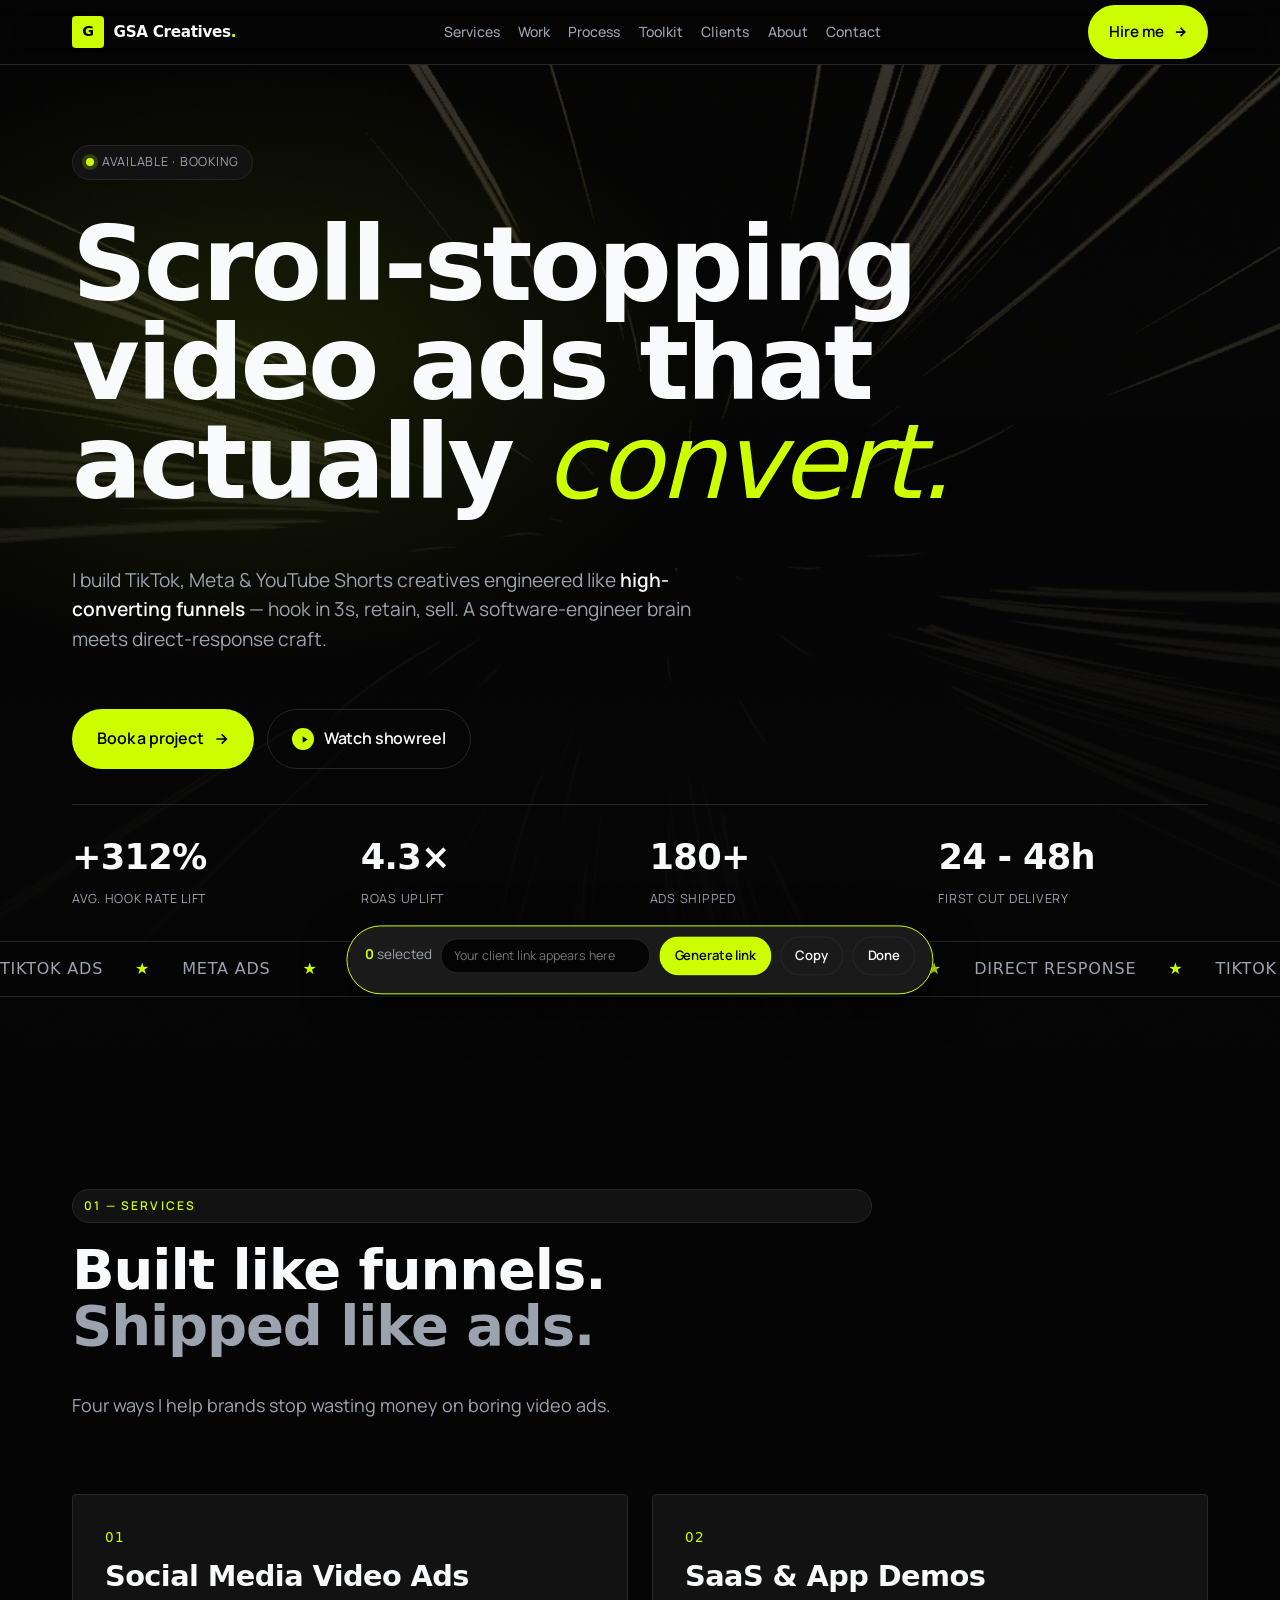
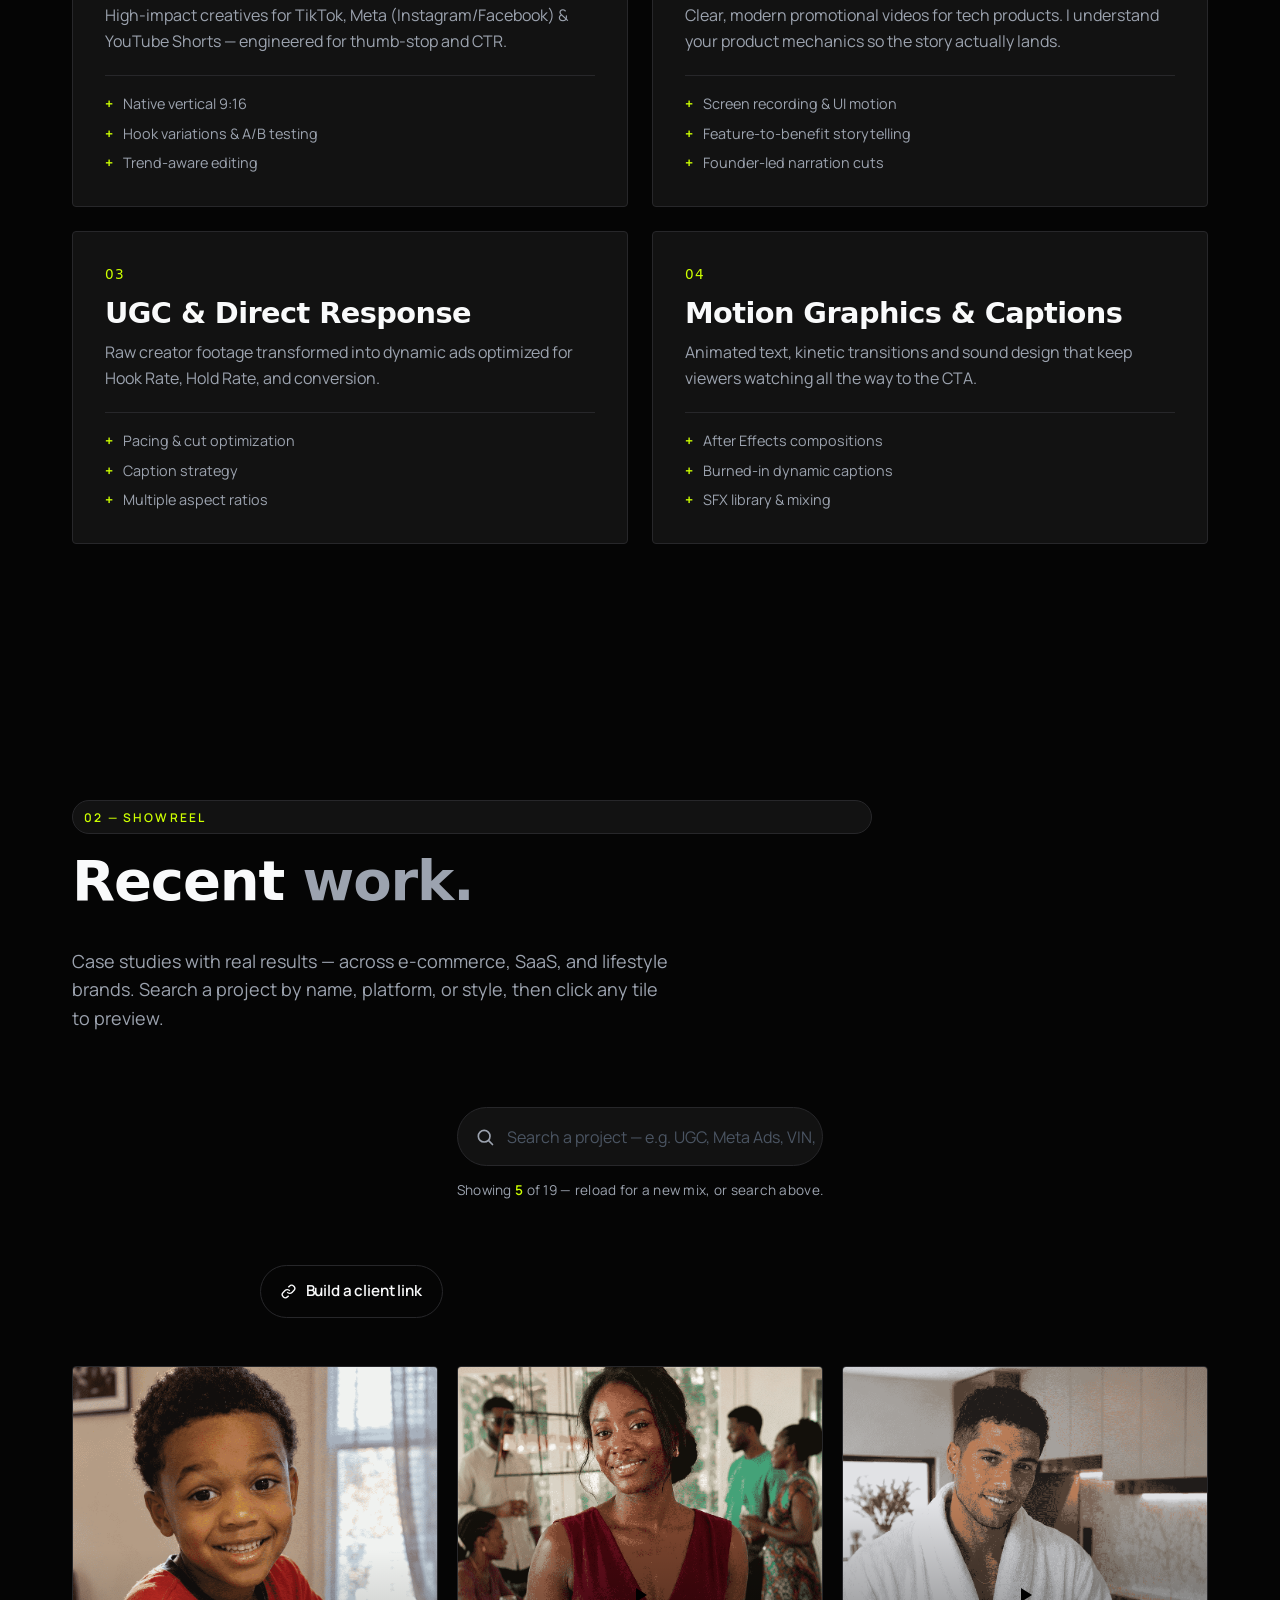
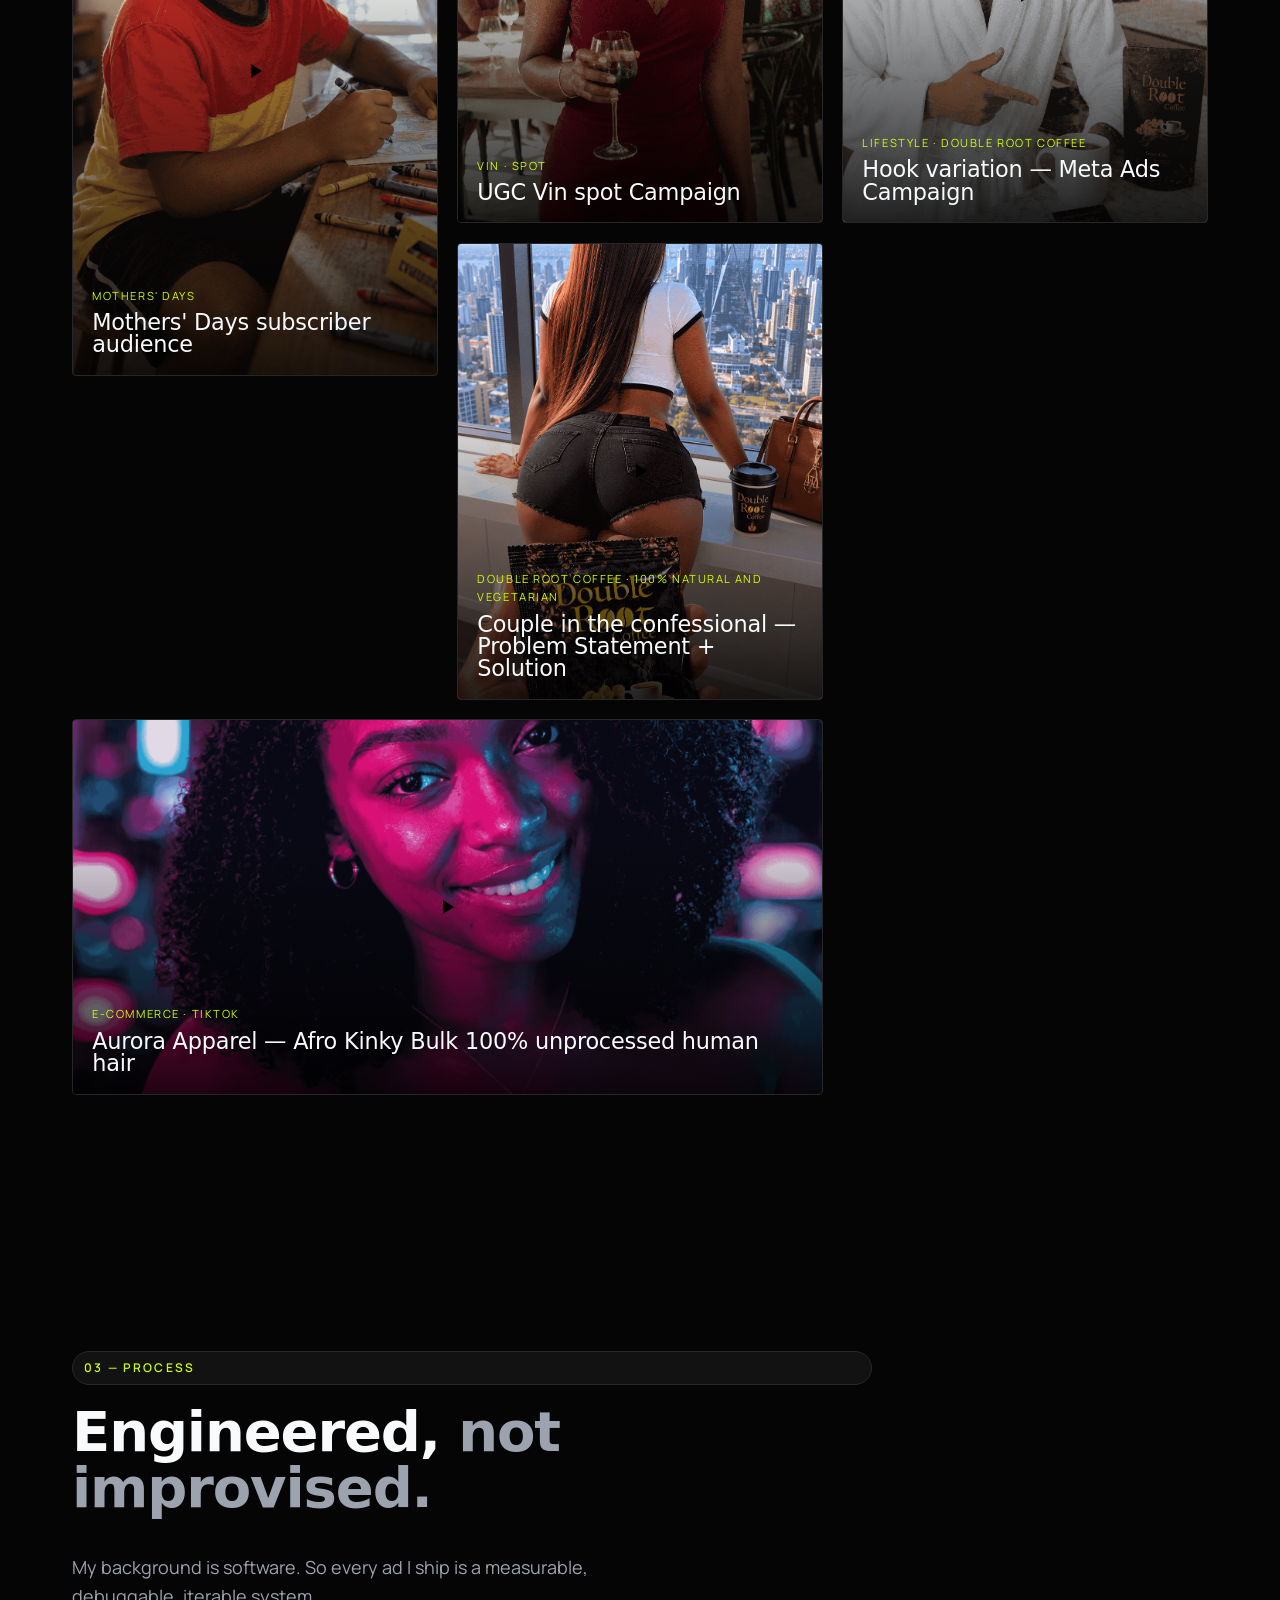
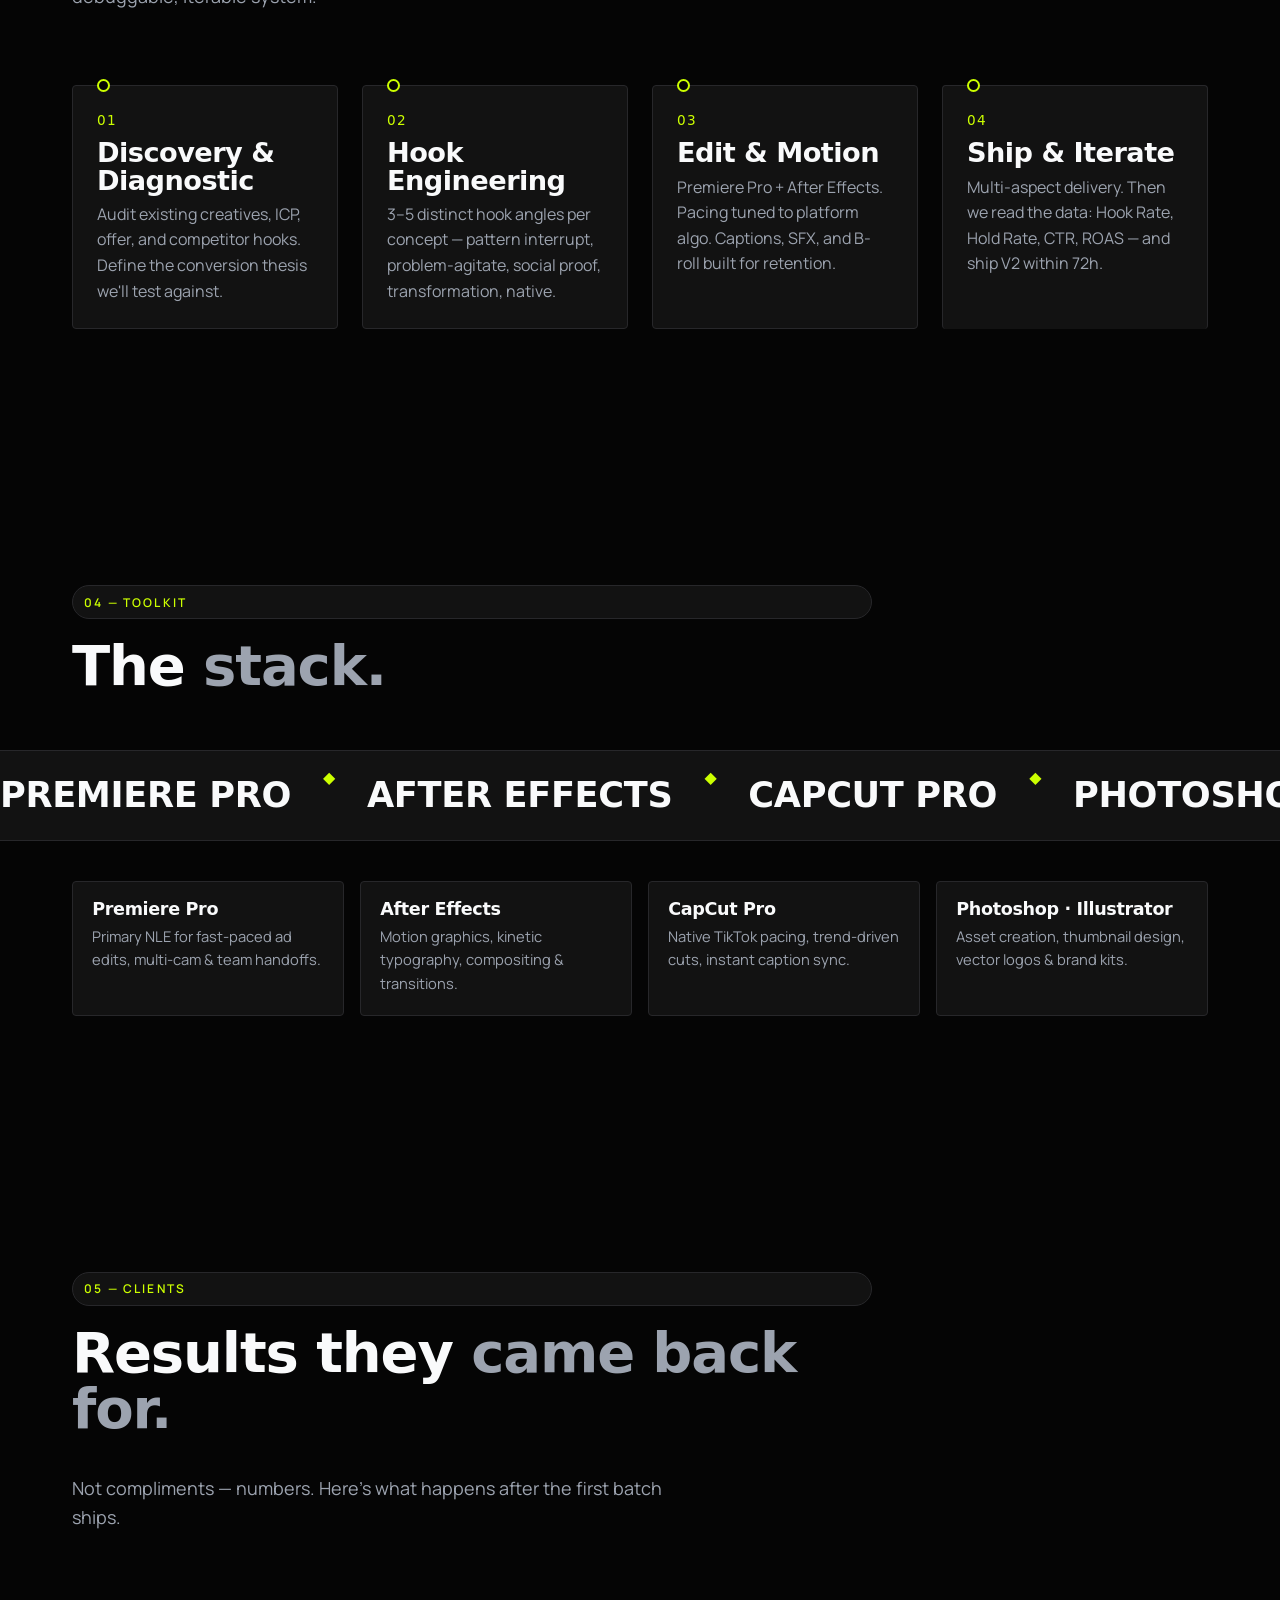
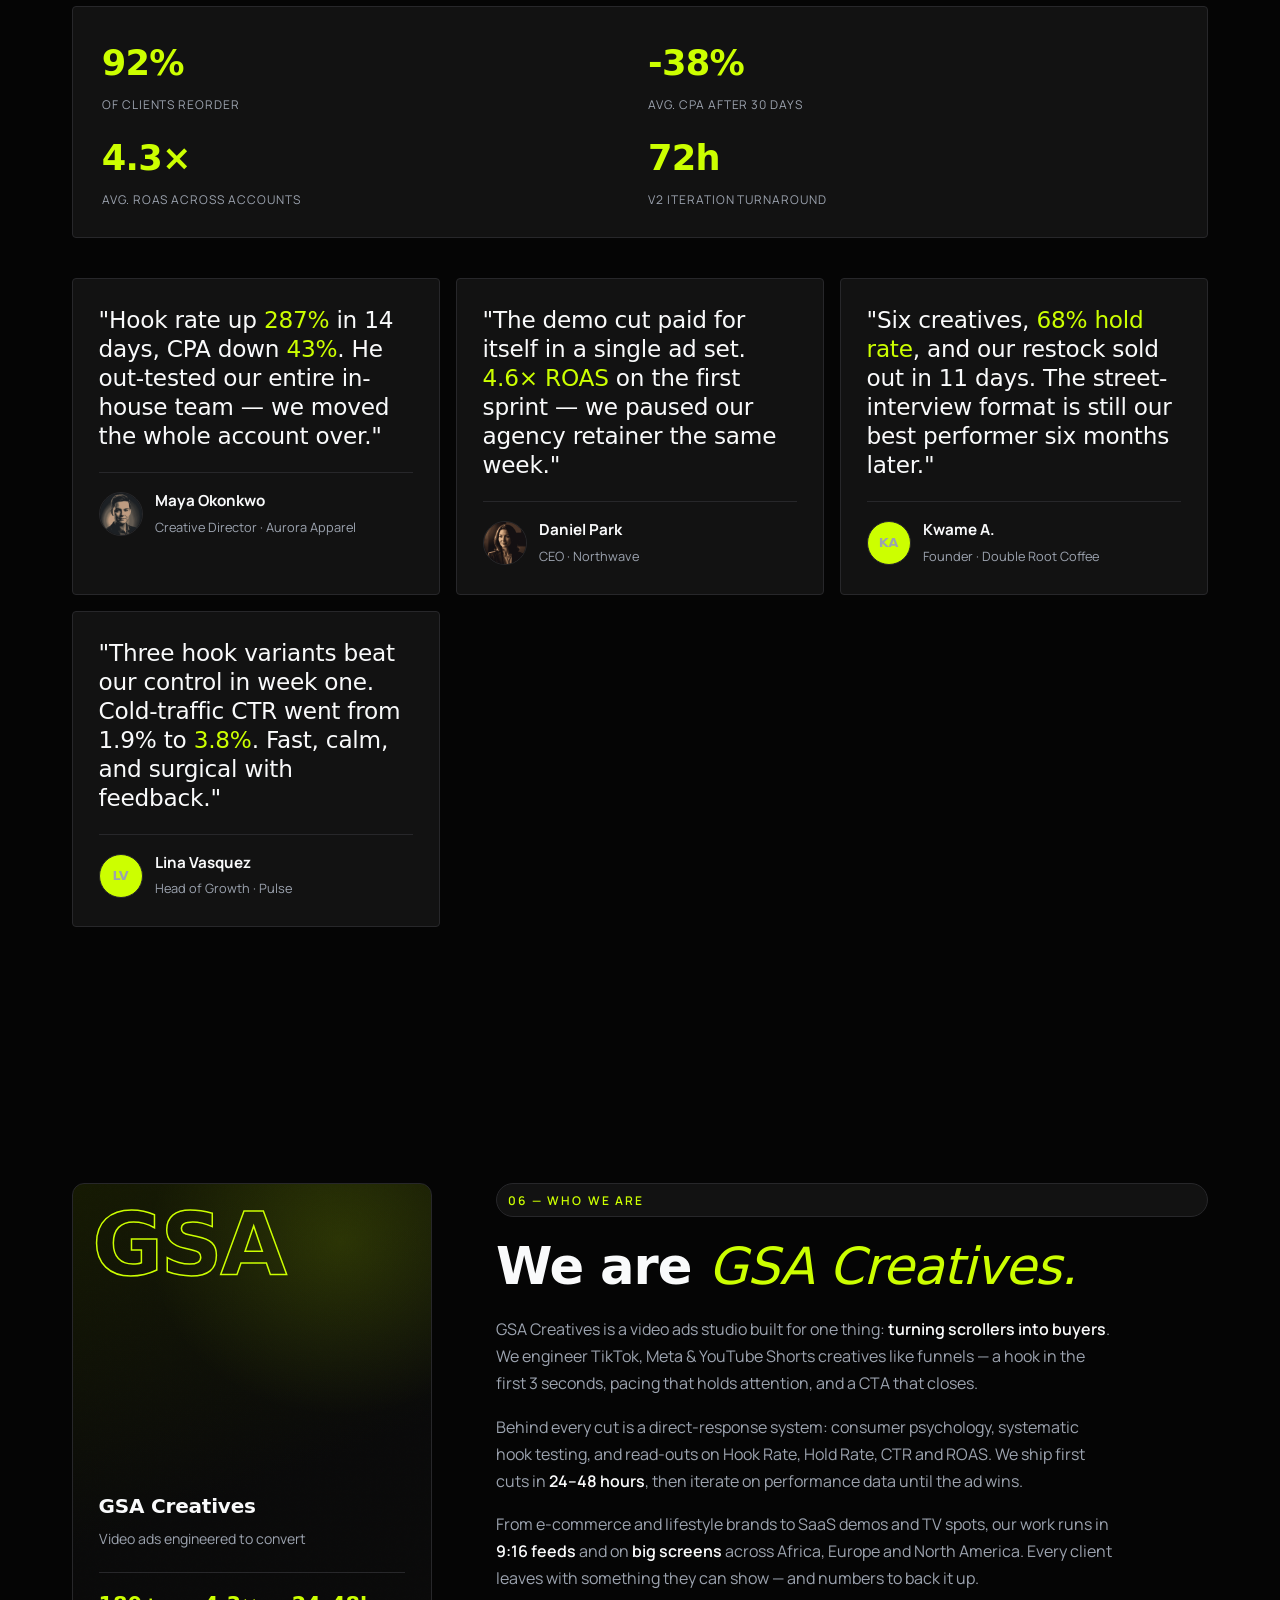
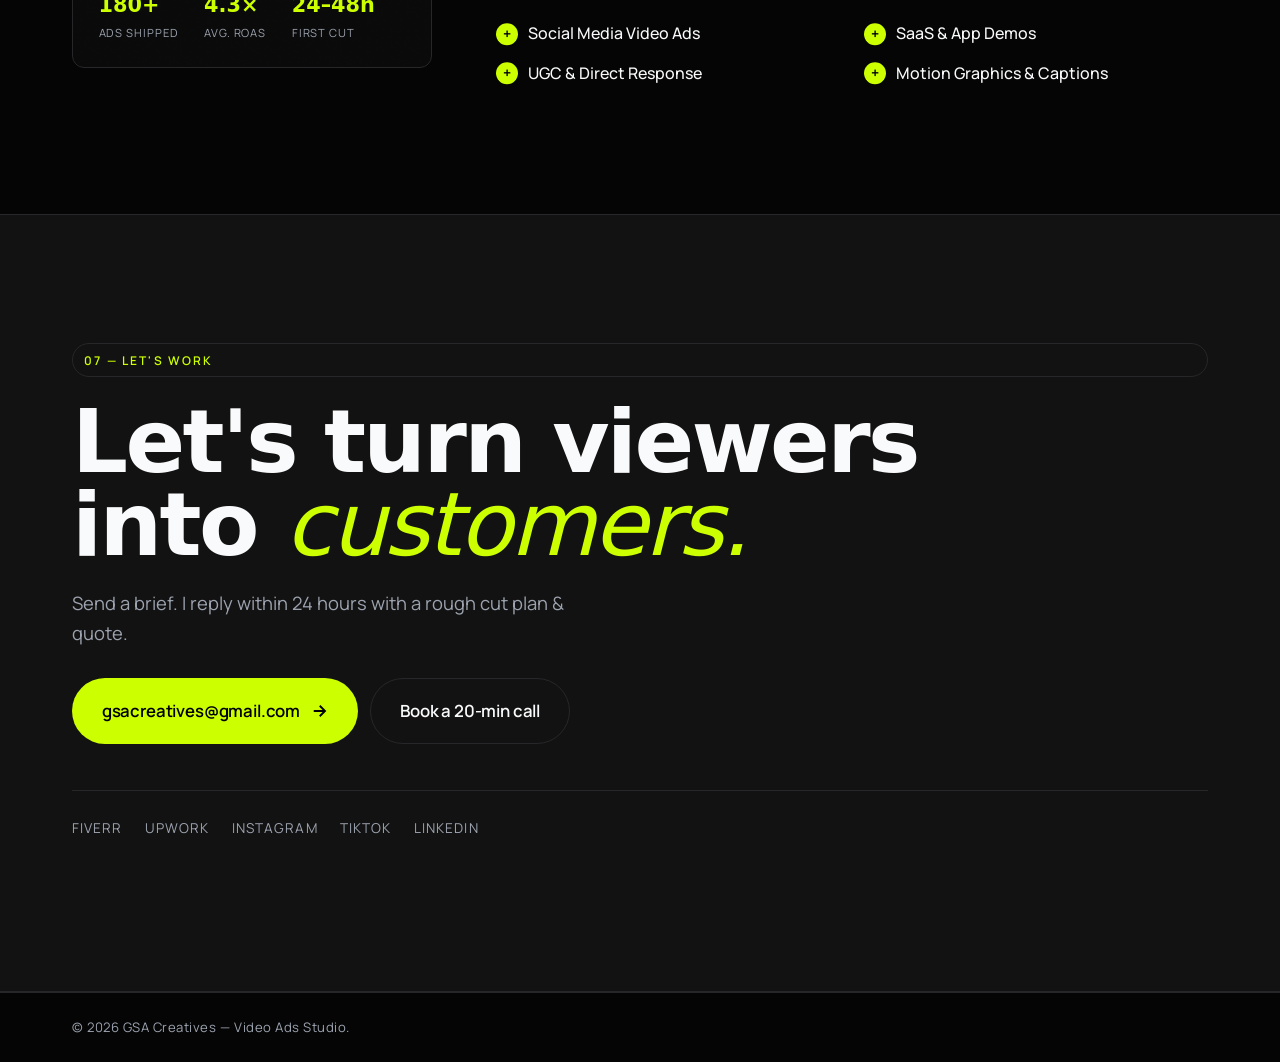
==== index.html @ 9545a24a "first kimi" ====
<!DOCTYPE html>
<html lang="en">

<head>
  <meta charset="UTF-8" />
  <meta name="viewport" content="width=device-width, initial-scale=1.0, viewport-fit=cover" />
  <meta name="theme-color" content="#050505" />
  <meta name="description"
    content="Video Ads Specialist crafting scroll-stopping, high-converting video ads for TikTok, Meta, and YouTube Shorts. Direct response. Data-driven. Built like a funnel." />
  <title>GSA Creatives — Video Ads Agency | High-Converting E-commerce &amp; Social Ads</title>

  <!-- Primary Meta Tags -->
  <meta name="title" content="GSA Creatives — Video Ads Agency | High-Converting E-commerce &amp; Social Ads">
  <meta name="description"
    content="Scroll-stopping, high-converting video ads engineered with consumer psychology, direct response marketing, and data analysis to turn viewers into buyers.">
  <meta name="keywords"
    content="video ads, TikTok ads, Meta ads, YouTube Shorts, UGC editing, direct response, motion graphics, video ads agency">
  <meta name="author" content="GSACreatives">

  <!-- Open Graph / Facebook -->
  <meta property="og:type" content="website">
  <meta property="og:url" content="https://demanoua.github.io/video-ads-specialist/">
  <meta property="og:title"
    content="GSA Creatives — Video Ads Agency | High-Converting E-commerce &amp; Social Ads">
  <meta property="og:description"
    content="Scroll-stopping, high-converting video ads engineered with consumer psychology, direct response marketing, and data analysis to turn viewers into buyers.">
  <meta property="og:image" content="https://demanoua.github.io/video-ads-specialist/assets/images/b.png" />
  <meta property="og:image:width" content="1200">
  <meta property="og:image:height" content="630">
  <meta property="og:image:alt" content="GSACreatives - high-converting video ads">
  <meta property="og:site_name" content="GSACreatives">
  <meta property="og:locale" content="en_US">

  <!-- Twitter -->
  <meta property="twitter:card" content="summary_large_image">
  <meta property="twitter:url" content="https://demanoua.github.io/video-ads-specialist/">
  <meta property="twitter:title"
    content="GSA Creatives — Video Ads Agency | High-Converting E-commerce &amp; Social Ads">
  <meta property="twitter:description"
    content="Scroll-stopping, high-converting video ads engineered with consumer psychology, direct response marketing, and data analysis to turn viewers into buyers.">
  <meta property="twitter:image" content="https://demanoua.github.io/video-ads-specialist/assets/images/b.png">
  <meta property="twitter:image:alt" content="GSACreatives - high-converting video ads">

  <!-- ========== LINKEDIN ========== -->
  <!-- LinkedIn utilise Open Graph principalement, mais ces balises sont recommandées -->
  <meta property="linkedin:author" content="https://www.linkedin.com/">
  <meta property="linkedin:company" content="GSACreatives">

  <!-- ========== PINTEREST ========== -->
  <!-- Pinterest utilise Open Graph mais a des spécificités -->
  <meta name="pinterest:description" content="Description optimisée pour Pinterest">
  <meta name="pinterest:media" content="https://demanoua.github.io/video-ads-specialist/">
  <meta name="pinterest:id" content="GSACreatives">

  <!-- WhatsApp -->
  <meta property="og:image:secure_url" content="https://demanoua.github.io/video-ads-specialist/assets/images/b.png">

  <!-- Telegram -->
  <meta property="telegram:channel" content="@Frère_Franck">

  <!-- Slack -->
  <meta name="slack-app-id" content="GSACreatives">

  <!-- Schema.org for Google -->
  <meta itemprop="name" content="Video Ads Specialist | High-Converting E-commerce & TikTok, Instagram">
  <meta itemprop="description"
    content="Scroll-stopping, high-converting video ads engineered with consumer psychology, direct response marketing, and data analysis to turn viewers into buyers.">
  <meta itemprop="image" content="https://demanoua.github.io/video-ads-specialist/assets/images/b.png">

  <!-- Canonical URL -->
  <link rel="canonical" href="https://demanoua.github.io/video-ads-specialist/">

  <!-- Favicons -->
  <!-- SVG Favicon (Modern Browsers) -->
  <link rel="icon" type="image/svg+xml"
    href="data:image/svg+xml,%3Csvg xmlns='http://www.w3.org/2000/svg' viewBox='0 0 100 100'%3E%3Crect width='100' height='100' fill='%23050505'/%3E%3Ctext x='50' y='65' font-family='monospace' font-size='60' font-weight='900' text-anchor='middle' fill='%23CCFF00'%3EG%3C/text%3E%3C/svg%3E">

  <!-- PNG Favicons for legacy browsers -->
  <link rel="icon" type="image/png" sizes="32x32"
    href="data:image/svg+xml,%3Csvg xmlns='http://www.w3.org/2000/svg' viewBox='0 0 100 100'%3E%3Crect width='100' height='100' fill='%23050505'/%3E%3Ctext x='50' y='65' font-family='monospace' font-size='60' font-weight='900' text-anchor='middle' fill='%23CCFF00'%3EG%3C/text%3E%3C/svg%3E">

  <!-- Apple Touch Icons -->
  <link rel="apple-touch-icon" sizes="180x180"
    href="data:image/svg+xml,%3Csvg xmlns='http://www.w3.org/2000/svg' viewBox='0 0 100 100'%3E%3Crect width='100' height='100' fill='%23050505'/%3E%3Ctext x='50' y='65' font-family='monospace' font-size='60' font-weight='900' text-anchor='middle' fill='%23CCFF00'%3EG%3C/text%3E%3C/svg%3E">


  <link rel="preconnect" href="https://fonts.googleapis.com" />
  <link rel="preconnect" href="https://fonts.gstatic.com" crossorigin />
  <link rel="preconnect" href="https://api.fontshare.com" />

  <link href="https://api.fontshare.com/v2/css?f[]=clash-display@400,500,600,700&display=swap" rel="stylesheet" />
  <link href="https://fonts.googleapis.com/css2?family=Manrope:wght@400;500;600;700&display=swap" rel="stylesheet" />

  <link rel="stylesheet" href="assets/css/styles.css" />
  <link rel="icon"
    href="data:image/svg+xml,%3Csvg xmlns='http://www.w3.org/2000/svg' viewBox='0 0 100 100'%3E%3Crect width='100' height='100' fill='%23050505'/%3E%3Ctext x='50' y='65' font-family='monospace' font-size='60' font-weight='900' text-anchor='middle' fill='%23CCFF00'%3EG%3C/text%3E%3C/svg%3E" />
</head>

<body data-testid="portfolio-body">

  <!-- ============== NAV ============== -->
  <header class="nav" data-testid="site-nav">
    <div class="container nav__inner">
      <a href="#top" class="nav__logo" data-testid="nav-logo">
        <span class="nav__logo-mark">G</span>
        <span class="nav__logo-text">GSA Creatives<span class="dot">.</span></span>
      </a>
      <nav class="nav__links" aria-label="Primary">
        <a href="#services" data-testid="nav-services-link">Services</a>
        <a href="#showreel" data-testid="nav-showreel-link">Work</a>
        <a href="#process" data-testid="nav-process-link">Process</a>
        <a href="#toolkit" data-testid="nav-toolkit-link">Toolkit</a>
        <a href="#testimonials" data-testid="nav-testimonials-link">Clients</a>
        <a href="#about" data-testid="nav-about-link">About</a>
        <a href="#contact" data-testid="nav-contact-link">Contact</a>
      </nav>
      <a href="#contact" class="btn btn--primary nav__cta" data-testid="nav-cta-button">
        <span>Hire me</span>
        <svg width="14" height="14" viewBox="0 0 24 24" fill="none" stroke="currentColor" stroke-width="3"
          aria-hidden="true">
          <path d="M5 12h14M13 5l7 7-7 7" />
        </svg>
      </a>
      <button class="nav__burger" type="button" aria-label="Open menu" aria-expanded="false"
        data-testid="nav-burger-button">
        <span></span><span></span><span></span>
      </button>
    </div>
  </header>

  <!-- Mobile overlay -->
  <div class="mobile-menu" id="mobileMenu" aria-hidden="true" data-testid="mobile-menu">
    <nav class="mobile-menu__nav">
      <a href="#services" data-testid="mobile-services-link">Services <span>01</span></a>
      <a href="#showreel" data-testid="mobile-showreel-link">Work <span>02</span></a>
      <a href="#process" data-testid="mobile-process-link">Process <span>03</span></a>
      <a href="#toolkit" data-testid="mobile-toolkit-link">Toolkit <span>04</span></a>
      <a href="#testimonials" data-testid="mobile-testimonials-link">Clients <span>05</span></a>
      <a href="#about" data-testid="mobile-about-link">About <span>06</span></a>
      <a href="#contact" data-testid="mobile-contact-link">Contact <span>07</span></a>
    </nav>
    <div class="mobile-menu__foot">
      <a href="#contact" class="btn btn--primary" data-testid="mobile-hire-button">
        <span>Hire me</span>
        <svg width="14" height="14" viewBox="0 0 24 24" fill="none" stroke="currentColor" stroke-width="3"
          aria-hidden="true">
          <path d="M5 12h14M13 5l7 7-7 7" />
        </svg>
      </a>
      <nav class="mobile-menu__socials" aria-label="Social links">
        <a href="#" data-testid="mobile-social-fiverr">Fiverr</a>
        <a href="#" data-testid="mobile-social-upwork">Upwork</a>
        <a href="#" data-testid="mobile-social-instagram">Instagram</a>
        <a href="#" data-testid="mobile-social-tiktok">TikTok</a>
        <a href="#" data-testid="mobile-social-linkedin">LinkedIn</a>
      </nav>
    </div>
  </div>

  <!-- ============== HERO ============== -->
  <section class="hero" id="top" data-testid="hero-section">
    <div class="hero__bg" aria-hidden="true">
      <img src="assets/images/e00e368183b98eb9f9234437b2903217daa6a9fa3c3b2ee958e01b5145dcf6eb.png" alt="" />
      <div class="hero__overlay"></div>
      <div class="hero__grain"></div>
    </div>

    <div class="container hero__inner">
      <div class="hero__meta reveal">
        <span class="badge"><span class="badge__dot"></span> Available · Booking</span>
      </div>

      <h1 class="hero__title reveal" data-testid="hero-title">
        <span class="line">Scroll-stopping</span>
        <span class="line">video ads that</span>
        <span class="line line--accent">actually <em>convert.</em></span>
      </h1>

      <p class="hero__sub reveal" data-testid="hero-subtitle">
        I build TikTok, Meta &amp; YouTube Shorts creatives engineered like
        <strong>high-converting funnels</strong> — hook in 3s, retain, sell.
        A software-engineer brain meets direct-response craft.
      </p>

      <div class="hero__cta reveal">
        <a href="#contact" class="btn btn--primary btn--lg" data-testid="hero-cta-primary">
          <span>Book a project</span>
          <svg width="16" height="16" viewBox="0 0 24 24" fill="none" stroke="currentColor" stroke-width="2.5"
            aria-hidden="true">
            <path d="M5 12h14M13 5l7 7-7 7" />
          </svg>
        </a>
        <a href="#showreel" class="btn btn--ghost btn--lg" data-testid="hero-cta-secondary">
          <span class="play-mini" aria-hidden="true"><svg viewBox="0 0 24 24" fill="currentColor">
              <path d="M8 5v14l11-7z" />
            </svg></span>
          Watch showreel
        </a>
      </div>

      <ul class="hero__stats reveal" data-testid="hero-stats">
        <li><strong>+312%</strong><span>Avg. Hook Rate lift</span></li>
        <li><strong>4.3×</strong><span>ROAS uplift</span></li>
        <li><strong>180+</strong><span>Ads shipped</span></li>
        <li><strong>24 - 48h</strong><span>First cut delivery</span></li>
      </ul>
    </div>

    <div class="hero__ticker" aria-hidden="true">
      <div class="ticker">
        <div class="ticker__track">
          <span>TIKTOK ADS</span><span>★</span><span>META ADS</span><span>★</span><span>YOUTUBE
            SHORTS</span><span>★</span><span>UGC EDITING</span><span>★</span><span>SAAS
            DEMOS</span><span>★</span><span>DIRECT RESPONSE</span><span>★</span>
          <span>TIKTOK ADS</span><span>★</span><span>META ADS</span><span>★</span><span>YOUTUBE
            SHORTS</span><span>★</span><span>UGC EDITING</span><span>★</span><span>SAAS
            DEMOS</span><span>★</span><span>DIRECT RESPONSE</span><span>★</span>
        </div>
      </div>
    </div>
  </section>

  <!-- ============== SERVICES ============== -->
  <section class="section services" id="services" data-testid="services-section">
    <div class="container">
      <header class="section__head reveal">
        <span class="eyebrow">01 — Services</span>
        <h2 class="section__title">Built like funnels.<br /><span class="muted">Shipped like ads.</span></h2>
        <p class="section__lede">Four ways I help brands stop wasting money on boring video ads.</p>
      </header>

      <div class="services__grid">
        <article class="service-card reveal" data-testid="service-social-ads">
          <div class="service-card__num">01</div>
          <h3>Social Media Video Ads</h3>
          <p>High-impact creatives for TikTok, Meta (Instagram/Facebook) &amp; YouTube Shorts — engineered for
            thumb-stop and CTR.</p>
          <ul>
            <li>Native vertical 9:16</li>
            <li>Hook variations &amp; A/B testing</li>
            <li>Trend-aware editing</li>
          </ul>
        </article>

        <article class="service-card reveal" data-testid="service-saas-demos">
          <div class="service-card__num">02</div>
          <h3>SaaS &amp; App Demos</h3>
          <p>Clear, modern promotional videos for tech products. I understand your product mechanics so the story
            actually lands.</p>
          <ul>
            <li>Screen recording &amp; UI motion</li>
            <li>Feature-to-benefit storytelling</li>
            <li>Founder-led narration cuts</li>
          </ul>
        </article>

        <article class="service-card reveal" data-testid="service-ugc-editing">
          <div class="service-card__num">03</div>
          <h3>UGC &amp; Direct Response</h3>
          <p>Raw creator footage transformed into dynamic ads optimized for Hook Rate, Hold Rate, and conversion.</p>
          <ul>
            <li>Pacing &amp; cut optimization</li>
            <li>Caption strategy</li>
            <li>Multiple aspect ratios</li>
          </ul>
        </article>

        <article class="service-card reveal" data-testid="service-motion-graphics">
          <div class="service-card__num">04</div>
          <h3>Motion Graphics &amp; Captions</h3>
          <p>Animated text, kinetic transitions and sound design that keep viewers watching all the way to the CTA.</p>
          <ul>
            <li>After Effects compositions</li>
            <li>Burned-in dynamic captions</li>
            <li>SFX library &amp; mixing</li>
          </ul>
        </article>
      </div>
    </div>
  </section>

  <!-- ============== SHOWREEL (merged with featured projects) ============== -->
  <section class="section showreel" id="showreel" data-testid="showreel-section">
    <div class="container">
      <header class="section__head reveal">
        <span class="eyebrow">02 — Showreel</span>
        <h2 class="section__title">Recent <span class="muted">work.</span></h2>
        <p class="section__lede">Case studies with real results — across e-commerce, SaaS, and lifestyle brands.
          Search a project by name, platform, or style, then click any tile to preview.</p>
      </header>

      <div class="showreel__toolbar reveal" data-testid="showreel-toolbar">
        <div class="projects__filter showreel__filter" data-testid="projects-filter">
          <div class="projects__search">
            <svg class="projects__search-icon" viewBox="0 0 24 24" fill="none" stroke="currentColor"
              stroke-width="2" aria-hidden="true">
              <circle cx="11" cy="11" r="7" />
              <path stroke-linecap="round" d="M21 21l-4.3-4.3" />
            </svg>
            <input type="search" id="projectFilter" class="projects__search-input" autocomplete="off"
              placeholder="Search a project — e.g. UGC, Meta Ads, VIN, spot TV…"
              aria-label="Search projects" data-testid="projects-filter-input" />
            <button type="button" class="projects__clear" id="projectFilterClear" aria-label="Clear search"
              hidden data-testid="projects-filter-clear">&times;</button>
          </div>
          <p class="projects__count" id="projectFilterCount" role="status" aria-live="polite"
            data-testid="projects-filter-count"></p>
        </div>
        <button type="button" class="btn btn--ghost showreel__share-btn" id="shareToggle"
          aria-pressed="false" data-testid="showreel-share-toggle">
          <svg width="15" height="15" viewBox="0 0 24 24" fill="none" stroke="currentColor" stroke-width="2.2"
            aria-hidden="true">
            <path d="M10 13a5 5 0 0 0 7.54.54l3-3a5 5 0 0 0-7.07-7.07l-1.72 1.71" />
            <path d="M14 11a5 5 0 0 0-7.54-.54l-3 3a5 5 0 0 0 7.07 7.07l1.71-1.71" />
          </svg>
          <span>Build a client link</span>
        </button>
      </div>

      <div class="showreel__notice" id="selectionNotice" hidden data-testid="showreel-selection-notice">
        <span>You're viewing a <b>custom selection</b> — <b id="selectionCount">0</b> videos picked for you.</span>
        <button type="button" class="btn btn--ghost btn--sm" id="exitSelection" data-testid="exit-selection">View
          full portfolio</button>
      </div>

      <div class="showreel__grid" id="showreelGrid" data-testid="showreel-grid">
        <noscript>
          <p class="projects__empty">This portfolio needs JavaScript to display the showreel. Please enable it.</p>
        </noscript>
      </div>
    </div>
  </section>

  <!-- ============== PROCESS ============== -->
  <section class="section process" id="process" data-testid="process-section">
    <div class="container process__inner">
      <header class="section__head reveal">
        <span class="eyebrow">03 — Process</span>
        <h2 class="section__title">Engineered, <span class="muted">not improvised.</span></h2>
        <p class="section__lede">My background is software. So every ad I ship is a measurable, debuggable, iterable
          system.</p>
      </header>

      <ol class="timeline">
        <li class="timeline__item reveal" data-testid="process-step-1">
          <span class="timeline__num">01</span>
          <h3>Discovery &amp; Diagnostic</h3>
          <p>Audit existing creatives, ICP, offer, and competitor hooks. Define the conversion thesis we'll test
            against.</p>
        </li>
        <li class="timeline__item reveal" data-testid="process-step-2">
          <span class="timeline__num">02</span>
          <h3>Hook Engineering</h3>
          <p>3–5 distinct hook angles per concept — pattern interrupt, problem-agitate, social proof, transformation,
            native.</p>
        </li>
        <li class="timeline__item reveal" data-testid="process-step-3">
          <span class="timeline__num">03</span>
          <h3>Edit &amp; Motion</h3>
          <p>Premiere Pro + After Effects. Pacing tuned to platform algo. Captions, SFX, and B-roll built for retention.
          </p>
        </li>
        <li class="timeline__item reveal" data-testid="process-step-4">
          <span class="timeline__num">04</span>
          <h3>Ship &amp; Iterate</h3>
          <p>Multi-aspect delivery. Then we read the data: Hook Rate, Hold Rate, CTR, ROAS — and ship V2 within 72h.</p>
        </li>
      </ol>
    </div>
  </section>

  <!-- ============== TOOLKIT ============== -->
  <section class="section toolkit" id="toolkit" data-testid="toolkit-section">
    <div class="container">
      <header class="section__head reveal">
        <span class="eyebrow">04 — Toolkit</span>
        <h2 class="section__title">The <span class="muted">stack.</span></h2>
      </header>
    </div>

    <div class="marquee reveal" aria-hidden="true">
      <div class="marquee__track">
        <span>PREMIERE PRO</span><span>◆</span>
        <span>AFTER EFFECTS</span><span>◆</span>
        <span>CAPCUT PRO</span><span>◆</span>
        <span>PHOTOSHOP</span><span>◆</span>
        <span>ILLUSTRATOR</span><span>◆</span>
        <span>FIGMA</span><span>◆</span>
        <span>DAVINCI RESOLVE</span><span>◆</span>
        <span>FRAME.IO</span><span>◆</span>
        <!-- duplicate for infinite loop -->
        <span>PREMIERE PRO</span><span>◆</span>
        <span>AFTER EFFECTS</span><span>◆</span>
        <span>CAPCUT PRO</span><span>◆</span>
        <span>PHOTOSHOP</span><span>◆</span>
        <span>ILLUSTRATOR</span><span>◆</span>
        <span>FIGMA</span><span>◆</span>
        <span>DAVINCI RESOLVE</span><span>◆</span>
        <span>FRAME.IO</span><span>◆</span>
      </div>
    </div>

    <div class="container">
      <div class="toolkit__grid">
        <div class="tool-card reveal" data-testid="tool-card-premiere">
          <h4>Premiere Pro</h4>
          <p>Primary NLE for fast-paced ad edits, multi-cam &amp; team handoffs.</p>
        </div>
        <div class="tool-card reveal" data-testid="tool-card-aftereffects">
          <h4>After Effects</h4>
          <p>Motion graphics, kinetic typography, compositing &amp; transitions.</p>
        </div>
        <div class="tool-card reveal" data-testid="tool-card-capcut">
          <h4>CapCut Pro</h4>
          <p>Native TikTok pacing, trend-driven cuts, instant caption sync.</p>
        </div>
        <div class="tool-card reveal" data-testid="tool-card-ps-ai">
          <h4>Photoshop · Illustrator</h4>
          <p>Asset creation, thumbnail design, vector logos &amp; brand kits.</p>
        </div>
      </div>
    </div>
  </section>

  <!-- ============== TESTIMONIALS ============== -->
  <section class="section testimonials" id="testimonials" data-testid="testimonials-section">
    <div class="container">
      <header class="section__head reveal">
        <span class="eyebrow">05 — Clients</span>
        <h2 class="section__title">Results they <span class="muted">came back for.</span></h2>
        <p class="section__lede">Not compliments — numbers. Here's what happens after the first batch ships.</p>
      </header>

      <div class="testimonials__strip reveal" data-testid="testimonials-strip">
        <div><strong>92%</strong><span>of clients reorder</span></div>
        <div><strong>-38%</strong><span>avg. CPA after 30 days</span></div>
        <div><strong>4.3×</strong><span>avg. ROAS across accounts</span></div>
        <div><strong>72h</strong><span>V2 iteration turnaround</span></div>
      </div>

      <div class="testimonials__grid">
        <figure class="quote reveal" data-testid="testimonial-1">
          <blockquote>"Hook rate up <em>287%</em> in 14 days, CPA down <em>43%</em>. He out-tested our entire
            in-house team — we moved the whole account over."</blockquote>
          <figcaption>
            <img src="assets/images/be9d7ae5a29f92e3d39401ea2bfd1bc1ebc7f949dd52807b7da6be7b13a18ce7.png"
              alt="Maya Okonkwo portrait" />
            <div>
              <strong>Maya Okonkwo</strong>
              <span>Creative Director · Aurora Apparel</span>
            </div>
          </figcaption>
        </figure>

        <figure class="quote reveal" data-testid="testimonial-2">
          <blockquote>"The demo cut paid for itself in a single ad set. <em>4.6× ROAS</em> on the first sprint —
            we paused our agency retainer the same week."</blockquote>
          <figcaption>
            <img src="assets/images/cf709e41a0737ac545843a61b26979e62c634abb245184dd7b30f208218897f8.png"
              alt="Daniel Park portrait" />
            <div>
              <strong>Daniel Park</strong>
              <span>CEO · Northwave</span>
            </div>
          </figcaption>
        </figure>

        <figure class="quote reveal" data-testid="testimonial-3">
          <blockquote>"Six creatives, <em>68% hold rate</em>, and our restock sold out in 11 days. The
            street-interview format is still our best performer six months later."</blockquote>
          <figcaption>
            <span class="avatar" aria-hidden="true">KA</span>
            <div>
              <strong>Kwame A.</strong>
              <span>Founder · Double Root Coffee</span>
            </div>
          </figcaption>
        </figure>

        <figure class="quote reveal" data-testid="testimonial-4">
          <blockquote>"Three hook variants beat our control in week one. Cold-traffic CTR went from 1.9% to
            <em>3.8%</em>. Fast, calm, and surgical with feedback."</blockquote>
          <figcaption>
            <span class="avatar" aria-hidden="true">LV</span>
            <div>
              <strong>Lina Vasquez</strong>
              <span>Head of Growth · Pulse</span>
            </div>
          </figcaption>
        </figure>
      </div>
    </div>
  </section>

  <!-- ============== ABOUT (agency) ============== -->
  <section class="section about" id="about" data-testid="about-section">
    <div class="container about__inner">
      <div class="about__media reveal">
        <div class="about__card" role="img" aria-label="GSA Creatives — video ads studio" data-testid="about-card">
          <span class="about__card-mark" aria-hidden="true">GSA</span>
          <span class="about__card-name">GSA Creatives</span>
          <span class="about__card-tag">Video ads engineered to convert</span>
          <ul class="about__card-stats">
            <li><strong>180+</strong><span>ads shipped</span></li>
            <li><strong>4.3×</strong><span>avg. ROAS</span></li>
            <li><strong>24–48h</strong><span>first cut</span></li>
          </ul>
        </div>
      </div>

      <div class="about__body">
        <span class="eyebrow reveal">06 — Who we are</span>
        <h2 class="about__title reveal" data-testid="about-title">
          We are <span class="about__name">GSA Creatives.</span>
        </h2>

        <div class="about__text reveal">
          <p>GSA Creatives is a video ads studio built for one thing: <strong>turning scrollers into buyers</strong>.
            We engineer TikTok, Meta &amp; YouTube Shorts creatives like funnels — a hook in the first 3 seconds,
            pacing that holds attention, and a CTA that closes.</p>

          <p>Behind every cut is a direct-response system: consumer psychology, systematic hook testing, and
            read-outs on Hook Rate, Hold Rate, CTR and ROAS. We ship first cuts in <strong>24–48 hours</strong>,
            then iterate on performance data until the ad wins.</p>

          <p>From e-commerce and lifestyle brands to SaaS demos and TV spots, our work runs in <strong>9:16 feeds</strong>
            and on <strong>big screens</strong> across Africa, Europe and North America. Every client leaves with
            something they can show — and numbers to back it up.</p>
        </div>

        <ul class="about__services reveal" data-testid="about-services">
          <li>Social Media Video Ads</li>
          <li>SaaS &amp; App Demos</li>
          <li>UGC &amp; Direct Response</li>
          <li>Motion Graphics &amp; Captions</li>
        </ul>
      </div>
    </div>
  </section>

  <!-- ============== CTA / CONTACT ============== -->
  <section class="section cta" id="contact" data-testid="contact-section">
    <div class="container cta__inner">
      <span class="eyebrow reveal">07 — Let's work</span>
      <h2 class="cta__title reveal" data-testid="cta-title">
        Let's turn viewers <br />into <span class="cta__accent">customers.</span>
      </h2>
      <p class="cta__lede reveal">Send a brief. I reply within 24 hours with a rough cut plan &amp; quote.</p>

      <div class="cta__actions reveal">
        <button type="button" class="btn btn--primary btn--xl" id="emailToggle" aria-expanded="false"
          aria-controls="contactFormWrap" data-testid="cta-email-button">
          <span>gsacreatives@gmail.com</span>
          <svg width="18" height="18" viewBox="0 0 24 24" fill="none" stroke="currentColor" stroke-width="2.5"
            aria-hidden="true">
            <path d="M5 12h14M13 5l7 7-7 7" />
          </svg>
        </button>
        <a href="#" class="btn btn--ghost btn--xl" data-testid="cta-calendar-button">Book a 20-min call</a>
      </div>

      <ul class="cta__socials reveal" data-testid="cta-socials">
        <li><a href="#" data-testid="social-fiverr">Fiverr</a></li>
        <li><a href="#" data-testid="social-upwork">Upwork</a></li>
        <li><a href="#" data-testid="social-instagram">Instagram</a></li>
        <li><a href="#" data-testid="social-tiktok">TikTok</a></li>
        <li><a href="#" data-testid="social-linkedin">LinkedIn</a></li>
      </ul>

      <div class="contact-form__wrap" id="contactFormWrap" data-testid="contact-form-wrap">
        <form class="contact-form" id="contactForm" method="POST" action="https://formspree.io/f/xlgjlnbz"
          data-testid="contact-form">
          <h3 class="contact-form__title">Send a brief right here</h3>
          <div class="contact-form__row">
            <div class="form-group">
              <label class="form-label" for="cf-name">Your name</label>
              <input class="form-input" type="text" id="cf-name" name="name" autocomplete="name" required
                data-testid="contact-name" />
            </div>
            <div class="form-group">
              <label class="form-label" for="cf-email">Email address</label>
              <input class="form-input" type="email" id="cf-email" name="email" autocomplete="email" required
                data-testid="contact-email" />
            </div>
          </div>
          <div class="contact-form__row">
            <div class="form-group">
              <label class="form-label" for="cf-subject">Subject</label>
              <select class="form-input" id="cf-subject" name="subject" required data-testid="contact-subject">
                <option value="">Select a subject…</option>
                <option value="Request a quote">Request a quote</option>
                <option value="New project inquiry">New project inquiry</option>
                <option value="Free consultation">Free consultation</option>
                <option value="General question">General question</option>
              </select>
            </div>
            <div class="form-group">
              <label class="form-label" for="cf-budget">Budget range <span>(optional)</span></label>
              <select class="form-input" id="cf-budget" name="budget" data-testid="contact-budget">
                <option value="">Select budget range…</option>
                <option value="&lt; $500">Less than $500</option>
                <option value="$500–$1,000">$500 – $1,000</option>
                <option value="$1,000–$3,000">$1,000 – $3,000</option>
                <option value="&gt; $3,000">More than $3,000</option>
              </select>
            </div>
          </div>
          <div class="form-group">
            <label class="form-label" for="cf-message">Project details</label>
            <textarea class="form-input form-textarea" id="cf-message" name="message" rows="6" required
              placeholder="Tell me about your brand, goals, platforms (TikTok, Meta…) and timeline."
              data-testid="contact-message"></textarea>
          </div>
          <p class="form-status" id="formStatus" role="status" aria-live="polite" data-testid="contact-status"></p>
          <button class="btn btn--primary btn--xl contact-form__submit" type="submit" data-testid="contact-submit">
            <span>Send message</span>
            <svg width="18" height="18" viewBox="0 0 24 24" fill="none" stroke="currentColor" stroke-width="2.5"
              aria-hidden="true">
              <path d="M5 12h14M13 5l7 7-7 7" />
            </svg>
          </button>
        </form>
      </div>
    </div>
  </section>

  <!-- ============== FOOTER ============== -->
  <footer class="footer" data-testid="site-footer">
    <div class="container footer__inner">
      <span>© <span id="year">2026</span> GSA Creatives — Video Ads Studio.</span>
    </div>
  </footer>

  <!-- ============== SHARE BAR (client-link builder) ============== -->
  <div class="sharebar" id="sharebar" aria-hidden="true" data-testid="sharebar">
    <span class="sharebar__count" id="shareCount"><b>0</b> selected</span>
    <input class="sharebar__link" id="shareLink" type="text" readonly
      placeholder="Your client link appears here" aria-label="Generated client link" />
    <button class="btn btn--primary btn--sm" id="shareGenerate" type="button" data-testid="share-generate">Generate
      link</button>
    <button class="btn btn--ghost btn--sm" id="shareCopy" type="button" disabled
      data-testid="share-copy">Copy</button>
    <button class="btn btn--ghost btn--sm" id="shareExit" type="button" data-testid="share-exit">Done</button>
    <span class="sharebar__status" id="shareStatus" role="status" aria-live="polite"></span>
  </div>

  <!-- ============== LIGHTBOX ============== -->
  <div class="lightbox" id="lightbox" role="dialog" aria-hidden="true" aria-label="Showreel preview"
    data-testid="lightbox">
    <button class="lightbox__close" type="button" aria-label="Close preview" data-testid="lightbox-close">×</button>
    <div class="lightbox__inner">
      <div class="lightbox__media" id="lightboxMedia">
        <span class="lightbox__play"><svg viewBox="0 0 24 24" fill="currentColor">
            <path d="M8 5v14l11-7z" />
          </svg></span>
      </div>
      <div class="lightbox__meta">
        <span class="lightbox__tag" id="lightboxTag">Tag</span>
        <h3 class="lightbox__title" id="lightboxTitle">Title</h3>
      </div>
    </div>
  </div>

  <script src="assets/js/main.js" defer></script>

</body>

</html>
---- assets/css/styles.css ----
/* =========================================================
   KAI ROMÁN — Video Ads Specialist Portfolio
   Pure CSS · Mobile-first · Swiss / Brutalist · Dark
   ========================================================= */

/* ---------- Tokens ---------- */
:root {
  --bg: #050505;
  --surface: #121212;
  --surface-2: #1a1a1a;

  --text: #f9fafb;
  --text-2: #9ca3af;
  --muted: #4b5563;

  --brand: #ccff00;
  --brand-hover: #b3e600;
  --accent: #ff4500;

  --border: #27272a;
  --border-focus: var(--brand);

  --font-display: 'Clash Display', 'Inter', system-ui, sans-serif;
  --font-body: 'Manrope', system-ui, sans-serif;

  --container: 1200px;
  --pad: clamp(1rem, 5vw, 2rem);
  --section-y: clamp(4rem, 10vw, 8rem);

  --radius: 4px;
  --transition: 0.22s cubic-bezier(.2,.7,.2,1);
}

/* ---------- Reset ---------- */
*, *::before, *::after { box-sizing: border-box; }
html { scroll-behavior: smooth; -webkit-text-size-adjust: 100%; }
body {
  margin: 0;
  font-family: var(--font-body);
  font-size: 1rem;
  line-height: 1.6;
  color: var(--text);
  background: var(--bg);
  -webkit-font-smoothing: antialiased;
  overflow-x: hidden;
}
img { max-width: 100%; display: block; }
button { font: inherit; cursor: pointer; border: 0; background: none; color: inherit; }
a { color: inherit; text-decoration: none; }
::selection { background: var(--brand); color: #000; }

/* ---------- Layout ---------- */
.container {
  width: 100%;
  max-width: var(--container);
  margin: 0 auto;
  padding-inline: var(--pad);
}
.section { padding-block: var(--section-y); position: relative; }
.muted { color: var(--text-2); }

/* ---------- Typography ---------- */
h1, h2, h3, h4 {
  font-family: var(--font-display);
  font-weight: 600;
  letter-spacing: -0.02em;
  line-height: 1;
  margin: 0;
}
.eyebrow {
  display: inline-block;
  text-transform: uppercase;
  letter-spacing: 0.18em;
  font-size: 0.75rem;
  font-weight: 600;
  color: var(--brand);
  padding: 0.4rem 0.7rem;
  border: 1px solid var(--border);
  border-radius: 999px;
  background: var(--surface);
}
.section__head { max-width: 800px; margin-bottom: clamp(2rem, 5vw, 3.5rem); display: flex; flex-direction: column; gap: 1.2rem; }
.section__title { font-size: clamp(2rem, 5vw, 3.5rem); font-weight: 600; }
.section__lede { color: var(--text-2); font-size: clamp(1rem, 1.5vw, 1.125rem); max-width: 600px; }

/* ---------- Buttons ---------- */
.btn {
  display: inline-flex; align-items: center; gap: 0.6rem;
  padding: 0.85rem 1.25rem;
  border-radius: 999px;
  font-weight: 600;
  font-size: 0.95rem;
  letter-spacing: -0.01em;
  transition: transform var(--transition), background var(--transition), color var(--transition), border-color var(--transition);
  white-space: nowrap;
  position: relative;
  border: 1px solid transparent;
  min-height: 44px;
}
.btn--primary { background: var(--brand); color: #000; }
.btn--primary:hover { background: var(--brand-hover); transform: translateY(-2px); }
.btn--ghost { border-color: var(--border); color: var(--text); }
.btn--ghost:hover { border-color: var(--brand); color: var(--brand); }
.btn--lg { padding: 1rem 1.5rem; font-size: 1rem; }
.btn--xl { padding: 1.15rem 1.8rem; font-size: 1.05rem; }

/* tiny play icon */
.play-mini {
  display: inline-flex; align-items: center; justify-content: center;
  width: 22px; height: 22px; border-radius: 999px;
  background: var(--brand); color: #000;
}
.play-mini svg { width: 11px; height: 11px; transform: translateX(1px); }

/* ---------- Nav ---------- */
.nav {
  position: sticky; top: 0; z-index: 50;
  background: rgba(5,5,5,0.78);
  backdrop-filter: blur(14px);
  -webkit-backdrop-filter: blur(14px);
  border-bottom: 1px solid var(--border);
}
.nav__inner {
  display: flex; align-items: center; justify-content: space-between;
  gap: 1rem; height: 64px;
}
.nav__logo {
  display: inline-flex; align-items: center; gap: 0.6rem;
  font-family: var(--font-display); font-weight: 700; letter-spacing: -0.02em;
}
.nav__logo-mark {
  width: 32px; height: 32px;
  display: inline-flex; align-items: center; justify-content: center;
  background: var(--brand); color: #000;
  border-radius: 4px;
  font-size: 0.9rem; font-weight: 700;
}
.nav__logo-text { font-size: 0.95rem; }
.nav__logo-text .dot { color: var(--brand); }

.nav__links { display: none; align-items: center; gap: 1.6rem; }
.nav__links a {
  font-size: 0.92rem; color: var(--text-2); font-weight: 500;
  transition: color var(--transition);
}
.nav__links a:hover { color: var(--text); }
.nav__cta { display: none; }

.nav__burger {
  display: inline-flex; flex-direction: column; gap: 5px;
  width: 44px; height: 44px; align-items: center; justify-content: center;
  border: 1px solid var(--border); border-radius: 6px;
}
.nav__burger span { width: 18px; height: 2px; background: var(--text); transition: transform var(--transition), opacity var(--transition); }
.nav__burger.is-open span:nth-child(1) { transform: translateY(7px) rotate(45deg); }
.nav__burger.is-open span:nth-child(2) { opacity: 0; }
.nav__burger.is-open span:nth-child(3) { transform: translateY(-7px) rotate(-45deg); }

/* Mobile menu */
.mobile-menu {
  position: fixed; inset: 64px 0 0 0; z-index: 49;
  background: var(--bg);
  padding: 2rem var(--pad) 2rem;
  display: flex; flex-direction: column; justify-content: space-between;
  transform: translateY(-110%);
  transition: transform 0.4s cubic-bezier(.7,0,.2,1);
}
.mobile-menu.is-open { transform: translateY(0); }
.mobile-menu__nav { display: flex; flex-direction: column; gap: 0; }
.mobile-menu__nav a {
  display: flex; align-items: center; justify-content: space-between;
  padding: 1.1rem 0;
  border-bottom: 1px solid var(--border);
  font-family: var(--font-display); font-size: 1.8rem; font-weight: 500;
  letter-spacing: -0.02em;
  transition: color var(--transition), padding var(--transition);
}
.mobile-menu__nav a span { color: var(--text-2); font-size: 0.8rem; font-family: var(--font-body); }
.mobile-menu__nav a:hover, .mobile-menu__nav a:focus-visible { color: var(--brand); padding-left: 0.5rem; }
.mobile-menu__foot {
  display: flex; flex-direction: column; gap: 1rem;
  padding-top: 1.2rem; border-top: 1px solid var(--border);
}
.mobile-menu__foot .btn { width: 100%; justify-content: center; }
.mobile-menu__socials {
  display: flex; flex-wrap: wrap; gap: 0.4rem 1.2rem;
  font-size: 0.78rem; letter-spacing: 0.08em; text-transform: uppercase; color: var(--text-2);
}
.mobile-menu__socials a { color: var(--text-2); font-weight: 500; transition: color var(--transition); }
.mobile-menu__socials a:hover { color: var(--brand); }

/* ---------- HERO ---------- */
.hero {
  position: relative; overflow: hidden;
  min-height: calc(100vh - 64px);
  display: flex; flex-direction: column; justify-content: center;
  padding-block: clamp(3rem, 8vw, 5rem) clamp(2rem, 6vw, 4rem);
}
.hero__bg { position: absolute; inset: 0; z-index: 0; }
.hero__bg img { width: 100%; height: 100%; object-fit: cover; opacity: 0.35; filter: saturate(1.1); }
.hero__overlay {
  position: absolute; inset: 0;
  background:
    radial-gradient(60% 50% at 20% 30%, rgba(204,255,0,0.10), transparent 60%),
    linear-gradient(180deg, rgba(5,5,5,0.45) 0%, rgba(5,5,5,0.92) 70%, var(--bg) 100%);
}
.hero__grain {
  position: absolute; inset: 0; opacity: 0.06; mix-blend-mode: overlay; pointer-events: none;
  background-image: url("data:image/svg+xml;utf8,<svg xmlns='http://www.w3.org/2000/svg' width='160' height='160'><filter id='n'><feTurbulence baseFrequency='0.9' numOctaves='2' stitchTiles='stitch'/></filter><rect width='100%' height='100%' filter='url(%23n)'/></svg>");
}

.hero__inner { position: relative; z-index: 1; display: flex; flex-direction: column; gap: clamp(1.5rem, 3vw, 2.2rem); }

.hero__meta { display: flex; flex-wrap: wrap; gap: 0.8rem; align-items: center; justify-content: space-between; }
.badge {
  display: inline-flex; align-items: center; gap: 0.5rem;
  padding: 0.4rem 0.8rem; border: 1px solid var(--border); border-radius: 999px;
  background: var(--surface); font-size: 0.78rem; color: var(--text-2);
  letter-spacing: 0.06em; text-transform: uppercase;
}
.badge__dot { width: 8px; height: 8px; border-radius: 999px; background: var(--brand); box-shadow: 0 0 0 4px rgba(204,255,0,0.18); animation: pulse 2s ease-in-out infinite; }
@keyframes pulse { 50% { box-shadow: 0 0 0 7px rgba(204,255,0,0.05); } }
.hero__loc {
  font-size: 0.72rem; letter-spacing: 0.2em; color: var(--text-2); text-transform: uppercase;
}

.hero__title {
  font-family: var(--font-display);
  font-size: clamp(2.6rem, 11vw, 6.5rem);
  font-weight: 600;
  letter-spacing: -0.03em;
  line-height: 0.95;
}
.hero__title .line { display: block; }
.hero__title .line--accent { color: var(--text); }
.hero__title em { font-style: italic; color: var(--brand); font-weight: 500; }

.hero__sub {
  font-size: clamp(1rem, 1.6vw, 1.2rem);
  color: var(--text-2);
  max-width: 620px;
  line-height: 1.55;
}
.hero__sub strong { color: var(--text); font-weight: 600; }

.hero__cta { display: flex; flex-wrap: wrap; gap: 0.8rem; }

.hero__stats {
  margin: 0; padding: 1.5rem 0 0;
  list-style: none;
  display: grid; grid-template-columns: repeat(2, 1fr);
  gap: 1.2rem;
  border-top: 1px solid var(--border);
}
.hero__stats li { display: flex; flex-direction: column; gap: 0.2rem; }
.hero__stats strong {
  font-family: var(--font-display); font-size: clamp(1.6rem, 4vw, 2.2rem);
  font-weight: 600; letter-spacing: -0.02em; color: var(--text);
}
.hero__stats span { font-size: 0.78rem; color: var(--text-2); letter-spacing: 0.06em; text-transform: uppercase; }

/* Ticker */
.hero__ticker {
  position: relative; z-index: 1;
  margin-top: 2rem;
  border-block: 1px solid var(--border);
  background: var(--bg);
  overflow: hidden;
}
.ticker { padding-block: 0.9rem; }
.ticker__track {
  display: inline-flex; gap: 2rem; white-space: nowrap;
  animation: scroll-x 40s linear infinite;
  font-family: var(--font-display); font-weight: 500;
  font-size: 1rem; letter-spacing: 0.05em; color: var(--text-2);
}
.ticker__track span:nth-child(even) { color: var(--brand); }
@keyframes scroll-x {
  from { transform: translateX(0); }
  to { transform: translateX(-50%); }
}

/* ---------- Services ---------- */
.services__grid {
  display: grid; gap: clamp(1rem, 3vw, 1.5rem);
  grid-template-columns: 1fr;
}
.service-card {
  position: relative;
  padding: clamp(1.4rem, 3vw, 2rem);
  background: var(--surface);
  border: 1px solid var(--border);
  border-radius: var(--radius);
  display: flex; flex-direction: column; gap: 0.8rem;
  transition: border-color var(--transition), transform var(--transition), background var(--transition);
}
.service-card:hover { border-color: var(--brand); transform: translateY(-4px); background: var(--surface-2); }
.service-card__num {
  font-family: var(--font-display); font-size: 0.85rem; color: var(--brand);
  letter-spacing: 0.1em;
}
.service-card h3 { font-size: clamp(1.4rem, 2.5vw, 1.8rem); }
.service-card p { color: var(--text-2); margin: 0; }
.service-card ul {
  margin: 0.5rem 0 0; padding: 0; list-style: none;
  display: flex; flex-direction: column; gap: 0.4rem;
  border-top: 1px solid var(--border); padding-top: 1rem;
}
.service-card ul li {
  font-size: 0.9rem; color: var(--text-2);
  padding-left: 1.1rem; position: relative;
}
.service-card ul li::before {
  content: "+"; position: absolute; left: 0; color: var(--brand); font-weight: 700;
}

/* ---------- Showreel ---------- */
.showreel__grid {
  display: grid; gap: clamp(0.8rem, 2vw, 1.2rem);
  grid-template-columns: 1fr;
}
.reel {
  position: relative;
  overflow: hidden;
  aspect-ratio: 4 / 5;
  border: 1px solid var(--border);
  border-radius: var(--radius);
  background: var(--surface);
  cursor: pointer;
  text-align: left;
  padding: 0;
  isolation: isolate;
}
.reel img {
  width: 100%; height: 100%; object-fit: cover;
  transition: transform 0.5s cubic-bezier(.2,.7,.2,1);
}
.reel__overlay {
  position: absolute; inset: 0; z-index: 2;
  display: flex; flex-direction: column; justify-content: flex-end;
  gap: 0.4rem;
  padding: 1.2rem;
  background: linear-gradient(180deg, rgba(0,0,0,0) 30%, rgba(0,0,0,0.85) 100%);
}
.reel__tag {
  text-transform: uppercase; letter-spacing: 0.14em;
  font-size: 0.7rem; color: var(--brand);
}
.reel__title {
  font-family: var(--font-display); font-weight: 500;
  font-size: clamp(1.1rem, 2vw, 1.4rem); color: var(--text);
  letter-spacing: -0.01em;
}
.reel__play {
  position: absolute; inset: 0; z-index: 3;
  display: flex; align-items: center; justify-content: center;
  pointer-events: none;
}
.reel__play svg {
  width: 24px; height: 24px; color: #000;
}
.reel__play::after {
  content: "";
  width: 64px; height: 64px; border-radius: 999px;
  background: var(--brand);
  position: absolute;
  transform: scale(0.7);
  opacity: 0;
  transition: transform 0.4s cubic-bezier(.2,.7,.2,1), opacity 0.3s ease;
  z-index: -1;
  box-shadow: 0 0 30px rgba(204,255,0,0.5);
}
.reel:hover img { transform: scale(1.06); }
.reel:hover .reel__play::after { opacity: 1; transform: scale(1); }
.reel:focus-visible { outline: 2px solid var(--brand); outline-offset: 4px; }

/* ---------- Process ---------- */
.timeline {
  list-style: none; margin: 0; padding: 0;
  display: flex; flex-direction: column; gap: 0;
  border-left: 1px solid var(--border);
}
.timeline__item {
  position: relative;
  padding: 1.5rem 0 1.5rem 1.8rem;
  border-bottom: 1px dashed var(--border);
}
.timeline__item:last-child { border-bottom: 0; }
.timeline__item::before {
  content: "";
  position: absolute; left: -7px; top: 1.9rem;
  width: 13px; height: 13px; background: var(--bg);
  border: 2px solid var(--brand);
  border-radius: 999px;
}
.timeline__num {
  font-family: var(--font-display); font-size: 0.85rem;
  letter-spacing: 0.1em; color: var(--brand);
  display: block; margin-bottom: 0.5rem;
}
.timeline__item h3 { font-size: clamp(1.3rem, 2.2vw, 1.7rem); margin-bottom: 0.5rem; }
.timeline__item p { color: var(--text-2); margin: 0; }

/* ---------- Toolkit ---------- */
.marquee {
  margin-block: clamp(1.5rem, 4vw, 2.5rem);
  overflow: hidden;
  border-block: 1px solid var(--border);
  background: var(--surface);
  padding-block: 1rem;
}
.marquee__track {
  display: inline-flex; gap: 2rem; white-space: nowrap;
  animation: scroll-x 30s linear infinite;
  font-family: var(--font-display); font-weight: 600;
  font-size: clamp(1.5rem, 3vw, 2.2rem);
  letter-spacing: -0.01em;
  color: var(--text);
}
.marquee__track span:nth-child(even) { color: var(--brand); font-size: 1rem; transform: translateY(-2px); }
.toolkit__grid {
  display: grid; grid-template-columns: 1fr; gap: 1rem;
}
.tool-card {
  padding: 1.2rem;
  border: 1px solid var(--border);
  border-radius: var(--radius);
  background: var(--surface);
  transition: border-color var(--transition);
}
.tool-card:hover { border-color: var(--brand); }
.tool-card h4 { font-family: var(--font-display); font-size: 1.1rem; margin-bottom: 0.4rem; }
.tool-card p { color: var(--text-2); margin: 0; font-size: 0.92rem; }

/* ---------- Testimonials ---------- */
.testimonials__grid {
  display: grid; grid-template-columns: 1fr; gap: 1rem;
}
.quote {
  margin: 0;
  padding: 1.6rem;
  background: var(--surface);
  border: 1px solid var(--border);
  border-radius: var(--radius);
  display: flex; flex-direction: column; gap: 1.4rem;
}
.quote blockquote {
  margin: 0;
  font-family: var(--font-display); font-weight: 500;
  font-size: clamp(1.15rem, 2.2vw, 1.45rem);
  line-height: 1.25; letter-spacing: -0.01em;
}
.quote blockquote em { color: var(--brand); font-style: normal; }
.quote figcaption {
  display: flex; align-items: center; gap: 0.8rem;
  padding-top: 1rem; border-top: 1px solid var(--border);
}
.quote figcaption img {
  width: 44px; height: 44px; border-radius: 999px;
  object-fit: cover; border: 1px solid var(--border);
}
.quote figcaption strong { display: block; font-size: 0.95rem; }
.quote figcaption span { color: var(--text-2); font-size: 0.8rem; }

/* ---------- About ---------- */
.about__inner {
  display: grid;
  gap: clamp(2rem, 5vw, 3.5rem);
  grid-template-columns: 1fr;
  align-items: start;
}
.about__media img {
  width: 100%;
  max-width: 420px;
  aspect-ratio: 340 / 458;
  object-fit: cover;
  border-radius: 12px;
  border: 1px solid var(--border);
}
.about__body { display: flex; flex-direction: column; gap: 1.4rem; }
.about__title {
  font-size: clamp(2rem, 5vw, 3.2rem);
  font-weight: 600;
  letter-spacing: -0.02em;
  line-height: 1.05;
}
.about__name { color: var(--brand); font-style: italic; font-weight: 500; }
.about__text { display: flex; flex-direction: column; gap: 1rem; }
.about__text p { margin: 0; color: var(--text-2); line-height: 1.7; max-width: 62ch; }
.about__text strong { color: var(--text); font-weight: 600; }
.about__services {
  list-style: none; margin: 0.4rem 0 0; padding: 0;
  display: grid; gap: 0.85rem 1.5rem; grid-template-columns: 1fr;
}
.about__services li {
  position: relative;
  padding-left: 2rem;
  color: var(--text);
  font-weight: 500;
}
.about__services li::before {
  content: "+";
  position: absolute; left: 0; top: 50%; transform: translateY(-50%);
  width: 1.35rem; height: 1.35rem;
  display: inline-flex; align-items: center; justify-content: center;
  border-radius: 999px;
  background: var(--brand); color: #000;
  font-size: 0.9rem; font-weight: 700; line-height: 1;
}

/* ---------- Showreel toolbar · notice · selection · share ---------- */
.showreel__toolbar {
  display: flex; flex-direction: column; gap: 0.9rem;
  max-width: 760px;
  margin: 0 auto clamp(2rem, 4vw, 3rem);
}
.showreel__filter { max-width: none; margin: 0; flex: 1; }
.showreel__share-btn { align-self: flex-start; }
.showreel__grid { min-height: 200px; }

.showreel__notice {
  display: flex; flex-wrap: wrap; align-items: center; justify-content: space-between;
  gap: 0.8rem;
  margin: 0 auto clamp(1.5rem, 4vw, 2.5rem);
  padding: 0.9rem 1.1rem;
  font-size: 0.92rem; color: var(--text);
  background: rgba(204, 255, 0, 0.06);
  border: 1px solid rgba(204, 255, 0, 0.35);
  border-radius: var(--radius);
}
.showreel__notice b { color: var(--brand); }
.showreel__notice[hidden] { display: none; }

/* Selection mode (admin) */
.reel__check {
  position: absolute; top: 0.7rem; right: 0.7rem; z-index: 4;
  width: 26px; height: 26px; border-radius: 999px;
  border: 2px solid #fff; background: rgba(0, 0, 0, 0.55);
  display: none; align-items: center; justify-content: center;
  pointer-events: none;
  transition: background var(--transition), border-color var(--transition);
}
.reel__check svg { width: 13px; height: 13px; color: #000; opacity: 0; }
.showreel.is-select-mode .reel__check { display: flex; }
.showreel.is-select-mode .reel__play { display: none; }
.reel.is-selected { border-color: var(--brand); box-shadow: inset 0 0 0 2px var(--brand); }
.reel.is-selected .reel__check { background: var(--brand); border-color: var(--brand); }
.reel.is-selected .reel__check svg { opacity: 1; }

/* Floating share bar */
.sharebar {
  position: fixed; left: 50%; bottom: 1rem; z-index: 60;
  transform: translate(-50%, 160%);
  display: flex; flex-wrap: wrap; align-items: center; justify-content: center;
  gap: 0.55rem;
  width: max-content; max-width: calc(100vw - 1.5rem);
  padding: 0.6rem 0.8rem;
  background: var(--surface-2);
  border: 1px solid var(--brand); border-radius: 999px;
  box-shadow: 0 12px 44px rgba(0, 0, 0, 0.65);
  transition: transform 0.35s cubic-bezier(.2,.7,.2,1);
}
.sharebar.is-open { transform: translate(-50%, 0); }
.sharebar__count { font-size: 0.85rem; color: var(--text-2); white-space: nowrap; }
.sharebar__count b { color: var(--brand); }
.sharebar__link {
  width: 210px; max-width: 42vw;
  padding: 0.5rem 0.8rem;
  background: var(--bg); border: 1px solid var(--border); border-radius: 999px;
  color: var(--brand); font-size: 0.78rem; font-family: var(--font-body);
  outline: none;
}
.sharebar__status { width: 100%; text-align: center; font-size: 0.78rem; color: var(--brand); }

.btn--sm { padding: 0.5rem 0.9rem; font-size: 0.82rem; min-height: 36px; }

/* ---------- Testimonials strip & avatars ---------- */
.testimonials__strip {
  display: grid; grid-template-columns: repeat(2, 1fr); gap: 1rem;
  margin: 0 0 clamp(1.5rem, 4vw, 2.5rem);
  padding: clamp(1.2rem, 3vw, 1.8rem);
  background: var(--surface); border: 1px solid var(--border); border-radius: var(--radius);
}
.testimonials__strip > div { display: flex; flex-direction: column; gap: 0.2rem; }
.testimonials__strip strong {
  font-family: var(--font-display); font-weight: 600;
  font-size: clamp(1.5rem, 3.5vw, 2.2rem); letter-spacing: -0.02em; color: var(--brand);
}
.testimonials__strip span {
  font-size: 0.75rem; color: var(--text-2);
  letter-spacing: 0.08em; text-transform: uppercase;
}
.avatar {
  width: 44px; height: 44px; border-radius: 999px; flex-shrink: 0;
  display: inline-flex; align-items: center; justify-content: center;
  background: var(--brand); color: #000;
  font-family: var(--font-display); font-weight: 700; font-size: 0.95rem;
  border: 1px solid var(--border);
}

/* ---------- About agency card (photo placeholder) ---------- */
.about__media { display: flex; justify-content: center; }
.about__card {
  position: relative; overflow: hidden;
  width: 100%; max-width: 420px; aspect-ratio: 340 / 458;
  border-radius: 12px; border: 1px solid var(--border);
  background:
    radial-gradient(90% 60% at 75% 12%, rgba(204, 255, 0, 0.14), transparent 60%),
    linear-gradient(160deg, #161a03 0%, #0a0a0a 60%);
  display: flex; flex-direction: column; justify-content: flex-end;
  gap: 0.35rem;
  padding: 1.6rem;
}
.about__card::after {
  content: ""; position: absolute; inset: 0; opacity: 0.07; mix-blend-mode: overlay; pointer-events: none;
  background-image: url("data:image/svg+xml;utf8,<svg xmlns='http://www.w3.org/2000/svg' width='160' height='160'><filter id='n'><feTurbulence baseFrequency='0.9' numOctaves='2' stitchTiles='stitch'/></filter><rect width='100%' height='100%' filter='url(%23n)'/></svg>");
}
.about__card-mark {
  position: absolute; top: 1.1rem; left: 1.2rem;
  font-family: var(--font-display); font-weight: 700;
  font-size: clamp(3.6rem, 9vw, 5.4rem); letter-spacing: -0.03em; line-height: 1;
  color: transparent; -webkit-text-stroke: 1.5px var(--brand);
}
.about__card-name { font-family: var(--font-display); font-weight: 600; font-size: 1.25rem; letter-spacing: -0.01em; }
.about__card-tag { color: var(--text-2); font-size: 0.88rem; }
.about__card-stats {
  list-style: none; margin: 1rem 0 0; padding: 1rem 0 0;
  border-top: 1px solid var(--border);
  display: flex; gap: 1.6rem;
}
.about__card-stats li { display: flex; flex-direction: column; gap: 0.1rem; }
.about__card-stats strong { font-family: var(--font-display); font-size: 1.3rem; color: var(--brand); }
.about__card-stats span { font-size: 0.7rem; color: var(--text-2); text-transform: uppercase; letter-spacing: 0.08em; }

/* ---------- Contact form (collapsible) ---------- */
.contact-form__wrap {
  display: grid; grid-template-rows: 0fr;
  visibility: hidden;
  transition: grid-template-rows 0.5s cubic-bezier(.2,.7,.2,1), visibility 0s linear 0.5s;
}
.contact-form__wrap.is-open {
  grid-template-rows: 1fr;
  visibility: visible;
  transition: grid-template-rows 0.5s cubic-bezier(.2,.7,.2,1);
}
.contact-form__wrap > .contact-form {
  overflow: hidden; min-height: 0;
  margin-top: 0; padding-top: 0; border-top: 0;
}
.contact-form__wrap.is-open > .contact-form {
  margin-top: 2rem; padding-top: 2rem; border-top: 1px solid var(--border);
}

/* ---------- Projects filter ---------- */
.projects__filter {
  max-width: 760px;
  margin: 0 auto clamp(2rem, 4vw, 3rem);
}
.projects__search {
  display: flex; align-items: center; gap: 0.75rem;
  padding: 0.4rem 0.4rem 0.4rem 1.1rem;
  background: var(--surface);
  border: 1px solid var(--border);
  border-radius: 999px;
  transition: border-color var(--transition), box-shadow var(--transition);
}
.projects__search:focus-within {
  border-color: var(--brand);
  box-shadow: 0 0 0 3px rgba(204, 255, 0, 0.12);
}
.projects__search-icon { width: 20px; height: 20px; color: var(--text-2); flex-shrink: 0; }
.projects__search-input {
  flex: 1; min-width: 0;
  padding: 0.7rem 0;
  background: transparent; border: 0;
  color: var(--text);
  font-family: var(--font-body);
  font-size: 1rem;
  outline: none;
}
.projects__search-input::placeholder { color: var(--muted); }
.projects__search-input::-webkit-search-cancel-button { -webkit-appearance: none; display: none; }
.projects__clear {
  flex-shrink: 0;
  width: 2.1rem; height: 2.1rem;
  display: inline-flex; align-items: center; justify-content: center;
  font-size: 1.4rem; line-height: 1;
  color: #000; background: var(--brand);
  border-radius: 999px;
  transition: background var(--transition), transform var(--transition);
}
.projects__clear[hidden] { display: none; }
.projects__clear:hover { background: var(--brand-hover); transform: scale(1.05); }
.projects__count {
  margin: 0.9rem 0 0;
  min-height: 1.2em;
  font-size: 0.85rem;
  color: var(--text-2);
  letter-spacing: 0.02em;
}
.projects__count b { color: var(--brand); font-weight: 600; }
.project-card.is-hidden { display: none; }
.projects__empty {
  grid-column: 1 / -1;
  text-align: center;
  padding: clamp(3rem, 8vw, 5rem) 1rem;
  color: var(--text-2);
}
.projects__empty h3 {
  font-size: clamp(1.2rem, 3vw, 1.6rem);
  color: var(--text);
  margin-bottom: 0.5rem;
}
.projects__empty p { margin: 0; }

/* ---------- CTA ---------- */
.cta { background: var(--surface); border-block: 1px solid var(--border); }
.cta__inner {
  display: flex; flex-direction: column; gap: 1.4rem;
  text-align: left;
}
.cta__title {
  font-family: var(--font-display); font-weight: 600;
  font-size: clamp(2.4rem, 8vw, 5.5rem);
  letter-spacing: -0.03em; line-height: 0.95;
}
.cta__accent { color: var(--brand); font-style: italic; font-weight: 500; }
.cta__lede { color: var(--text-2); font-size: clamp(1rem, 1.5vw, 1.15rem); max-width: 540px; margin: 0; }
.cta__actions { display: flex; flex-wrap: wrap; gap: 0.8rem; margin-top: 0.5rem; }
.cta__socials {
  margin: 1.5rem 0 0; padding: 1.5rem 0 0; list-style: none;
  display: flex; flex-wrap: wrap; gap: 1.4rem;
  border-top: 1px solid var(--border);
}
.cta__socials a {
  font-size: 0.85rem; letter-spacing: 0.08em; text-transform: uppercase;
  color: var(--text-2); transition: color var(--transition);
}
.cta__socials a:hover { color: var(--brand); }

/* ---------- Contact form ---------- */
.contact-form {
  width: 100%;
  margin-top: 2rem;
  padding-top: 2rem;
  border-top: 1px solid var(--border);
  display: flex; flex-direction: column; gap: 1.2rem;
}
.contact-form__title {
  font-family: var(--font-display);
  font-size: clamp(1.2rem, 3vw, 1.5rem);
  margin: 0;
}
.contact-form__row { display: grid; gap: 1.2rem; grid-template-columns: 1fr; }
.form-group { display: flex; flex-direction: column; gap: 0.5rem; }
.form-label { font-size: 0.85rem; font-weight: 600; color: var(--text); letter-spacing: 0.01em; }
.form-label span { color: var(--text-2); font-weight: 400; }
.form-input {
  width: 100%;
  padding: 0.85rem 1rem;
  background: var(--bg);
  border: 1px solid var(--border);
  border-radius: var(--radius);
  color: var(--text);
  font-family: var(--font-body);
  font-size: 1rem;
  transition: border-color var(--transition), box-shadow var(--transition);
}
.form-input:focus {
  outline: none;
  border-color: var(--brand);
  box-shadow: 0 0 0 3px rgba(204, 255, 0, 0.12);
}
.form-input::placeholder { color: var(--muted); }
.form-textarea { resize: vertical; min-height: 140px; line-height: 1.6; }
select.form-input {
  cursor: pointer;
  appearance: none; -webkit-appearance: none;
  padding-right: 2.5rem;
  background-image: url("data:image/svg+xml,%3Csvg xmlns='http://www.w3.org/2000/svg' width='14' height='14' viewBox='0 0 24 24' fill='none' stroke='%239ca3af' stroke-width='2'%3E%3Cpath d='M6 9l6 6 6-6'/%3E%3C/svg%3E");
  background-repeat: no-repeat;
  background-position: right 1rem center;
}
.form-status {
  display: none;
  margin: 0;
  padding: 0.8rem 1rem;
  border-radius: var(--radius);
  font-size: 0.9rem;
}
.form-status.is-visible { display: block; }
.form-status.is-success { color: var(--brand); background: rgba(204, 255, 0, 0.08); border: 1px solid rgba(204, 255, 0, 0.2); }
.form-status.is-error { color: #ff6b57; background: rgba(255, 69, 0, 0.08); border: 1px solid rgba(255, 69, 0, 0.25); }
.contact-form__submit { align-self: flex-start; }
.contact-form__submit.is-loading { opacity: 0.6; pointer-events: none; }

/* ---------- Footer ---------- */
.footer { padding-block: 1.5rem; border-top: 1px solid var(--border); background: var(--bg); }
.footer__inner {
  display: flex; flex-direction: column; gap: 0.5rem;
  color: var(--text-2); font-size: 0.82rem; letter-spacing: 0.04em;
}

/* ---------- Reveal animation ---------- */
.reveal { opacity: 0; transform: translateY(24px); transition: opacity 0.7s ease, transform 0.7s cubic-bezier(.2,.7,.2,1); }
.reveal.is-visible { opacity: 1; transform: translateY(0); }
@media (prefers-reduced-motion: reduce) {
  .reveal { opacity: 1; transform: none; transition: none; }
  .ticker__track, .marquee__track { animation: none; }
}

/* ---------- Lightbox ---------- */
.lightbox {
  position: fixed; inset: 0; z-index: 100;
  background: rgba(5,5,5,0.92);
  backdrop-filter: blur(8px);
  display: none;
  align-items: center; justify-content: center;
  padding: var(--pad);
  opacity: 0;
  transition: opacity 0.3s ease;
}
.lightbox.is-open { display: flex; opacity: 1; }
.lightbox__close {
  position: absolute; top: 1rem; right: 1rem;
  width: 44px; height: 44px;
  border: 1px solid var(--border); border-radius: 999px;
  background: var(--surface); color: var(--text);
  font-size: 1.6rem; line-height: 1;
}
.lightbox__close:hover { border-color: var(--brand); color: var(--brand); }
.lightbox__inner {
  width: 100%; max-width: 900px; display: flex; flex-direction: column; gap: 1rem;
}
.lightbox__media {
  position: relative;
  aspect-ratio: 16 / 9;
  background: linear-gradient(135deg, var(--surface), #0a0a0a);
  border: 1px solid var(--border); border-radius: var(--radius);
  display: flex; align-items: center; justify-content: center;
  overflow: hidden;
}
.lightbox__play {
  width: 80px; height: 80px; border-radius: 999px;
  background: var(--brand); color: #000;
  display: flex; align-items: center; justify-content: center;
  box-shadow: 0 0 60px rgba(204,255,0,0.4);
}
.lightbox__play svg { width: 28px; height: 28px; }
.lightbox__demo {
  position: absolute; bottom: 1rem; right: 1rem;
  font-size: 0.7rem; letter-spacing: 0.14em; color: var(--text-2);
  text-transform: uppercase;
  border: 1px solid var(--border); padding: 0.3rem 0.6rem; border-radius: 4px;
  background: rgba(0,0,0,0.5);
}
.lightbox__tag { display: inline-block; font-size: 0.78rem; letter-spacing: 0.12em; color: var(--brand); text-transform: uppercase; margin-bottom: 0.4rem; }
.lightbox__title { font-family: var(--font-display); font-size: clamp(1.4rem, 3vw, 2rem); }

/* =========================================================
   MEDIA QUERIES
   ========================================================= */

/* ≥640px */
@media (min-width: 640px) {
  .hero__stats { grid-template-columns: repeat(4, 1fr); }
  .services__grid { grid-template-columns: repeat(2, 1fr); }
  .showreel__grid {
    grid-template-columns: repeat(2, 1fr);
    grid-auto-flow: dense;
  }
  .reel--lg { grid-row: span 2; aspect-ratio: 3 / 5; }
  .reel--wide { grid-column: span 2; aspect-ratio: 16 / 9; }
  .testimonials__grid { grid-template-columns: repeat(2, 1fr); }
  .toolkit__grid { grid-template-columns: repeat(2, 1fr); }
  .footer__inner { flex-direction: row; justify-content: space-between; }
  .project-card__metrics { grid-template-columns: repeat(3, 1fr); }
  .contact-form__row { grid-template-columns: 1fr 1fr; }
  .about__services { grid-template-columns: 1fr 1fr; }
}

/* ≥900px */
@media (min-width: 900px) {
  .nav__links { display: inline-flex; gap: 1.15rem; }
  .nav__links a { font-size: 0.88rem; }
  .nav__cta { display: inline-flex; }
  .nav__burger { display: none; }

  .about__inner { grid-template-columns: 360px 1fr; gap: clamp(3rem, 5vw, 4.5rem); }
  .about__media { position: sticky; top: 88px; }

  .showreel__grid {
    grid-template-columns: repeat(3, 1fr);
  }
  .reel--lg { grid-row: span 2; grid-column: span 1; }
  .reel--wide { grid-column: span 2; aspect-ratio: 16 / 8; }

  .testimonials__grid { grid-template-columns: repeat(3, 1fr); }
  .toolkit__grid { grid-template-columns: repeat(4, 1fr); }

  .timeline {
    border-left: 0;
    display: grid; grid-template-columns: repeat(4, 1fr); gap: 1.5rem;
  }
  .timeline__item { border-bottom: 0; padding: 1.5rem; background: var(--surface); border: 1px solid var(--border); border-radius: var(--radius); transition: border-color var(--transition); }
  .timeline__item:hover { border-color: var(--brand); }
  .timeline__item::before { left: 1.5rem; top: -7px; }
}

/* iPhone SE & ultra-small fine-tuning */
@media (max-width: 380px) {
  :root { --pad: 1rem; }
  .nav__logo-text { display: none; }
  .hero__title { font-size: clamp(2.2rem, 11vw, 3rem); }
  .hero__loc { display: none; }
  .btn { padding: 0.8rem 1.05rem; font-size: 0.9rem; }
  .btn--lg { padding: 0.95rem 1.2rem; }
  .hero__stats { gap: 0.9rem; }
}
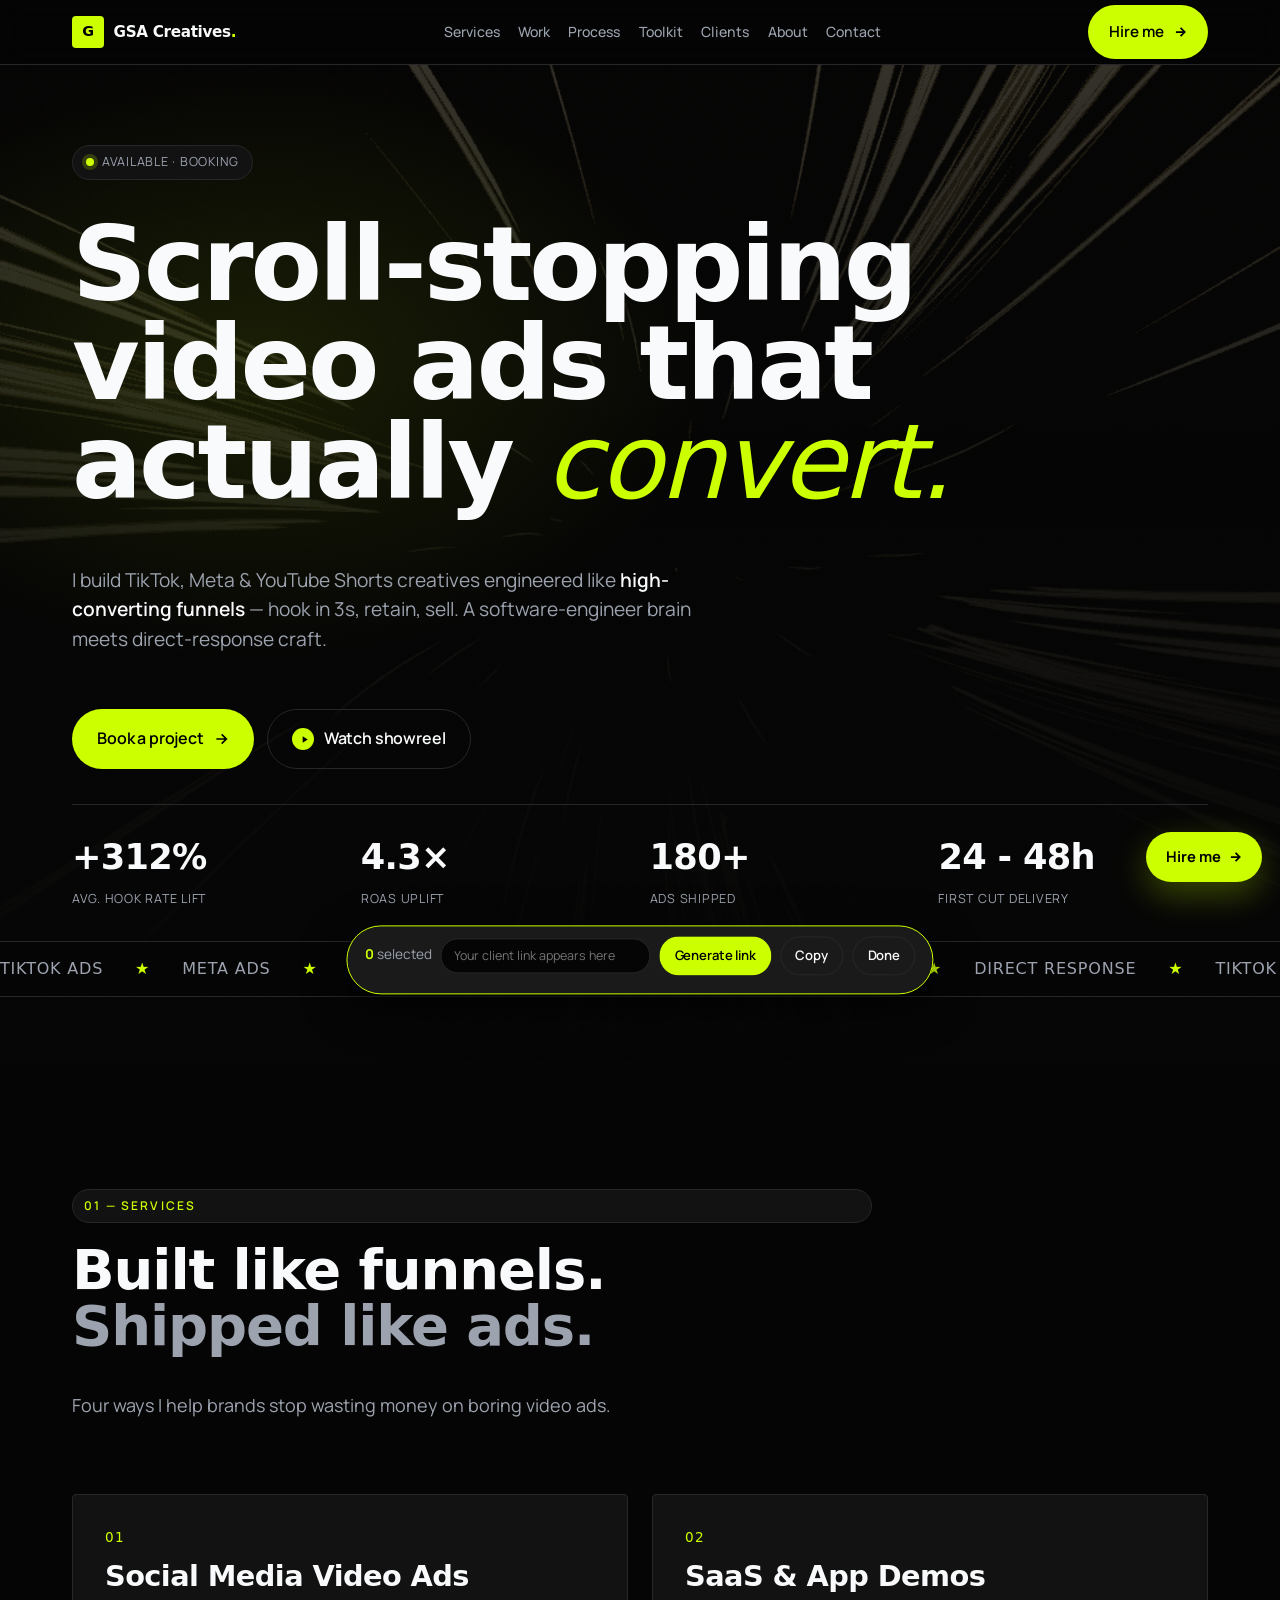
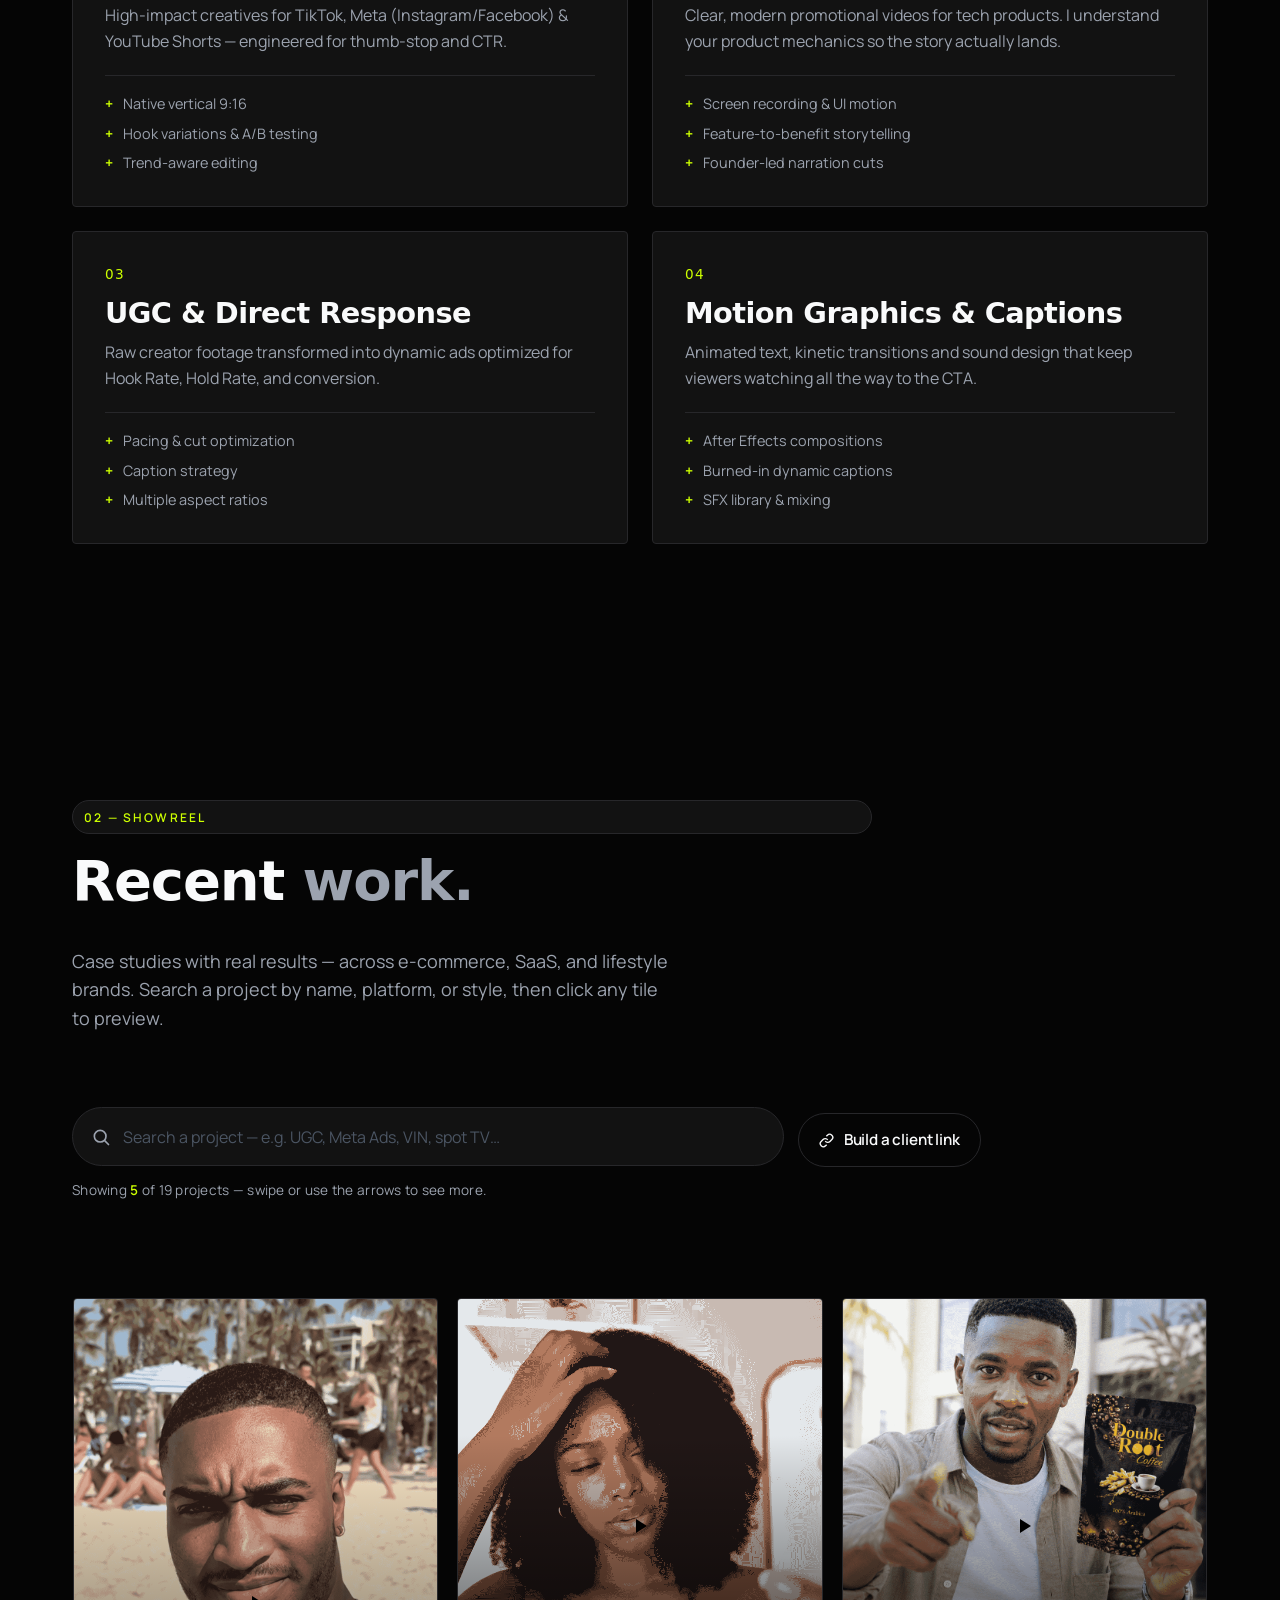
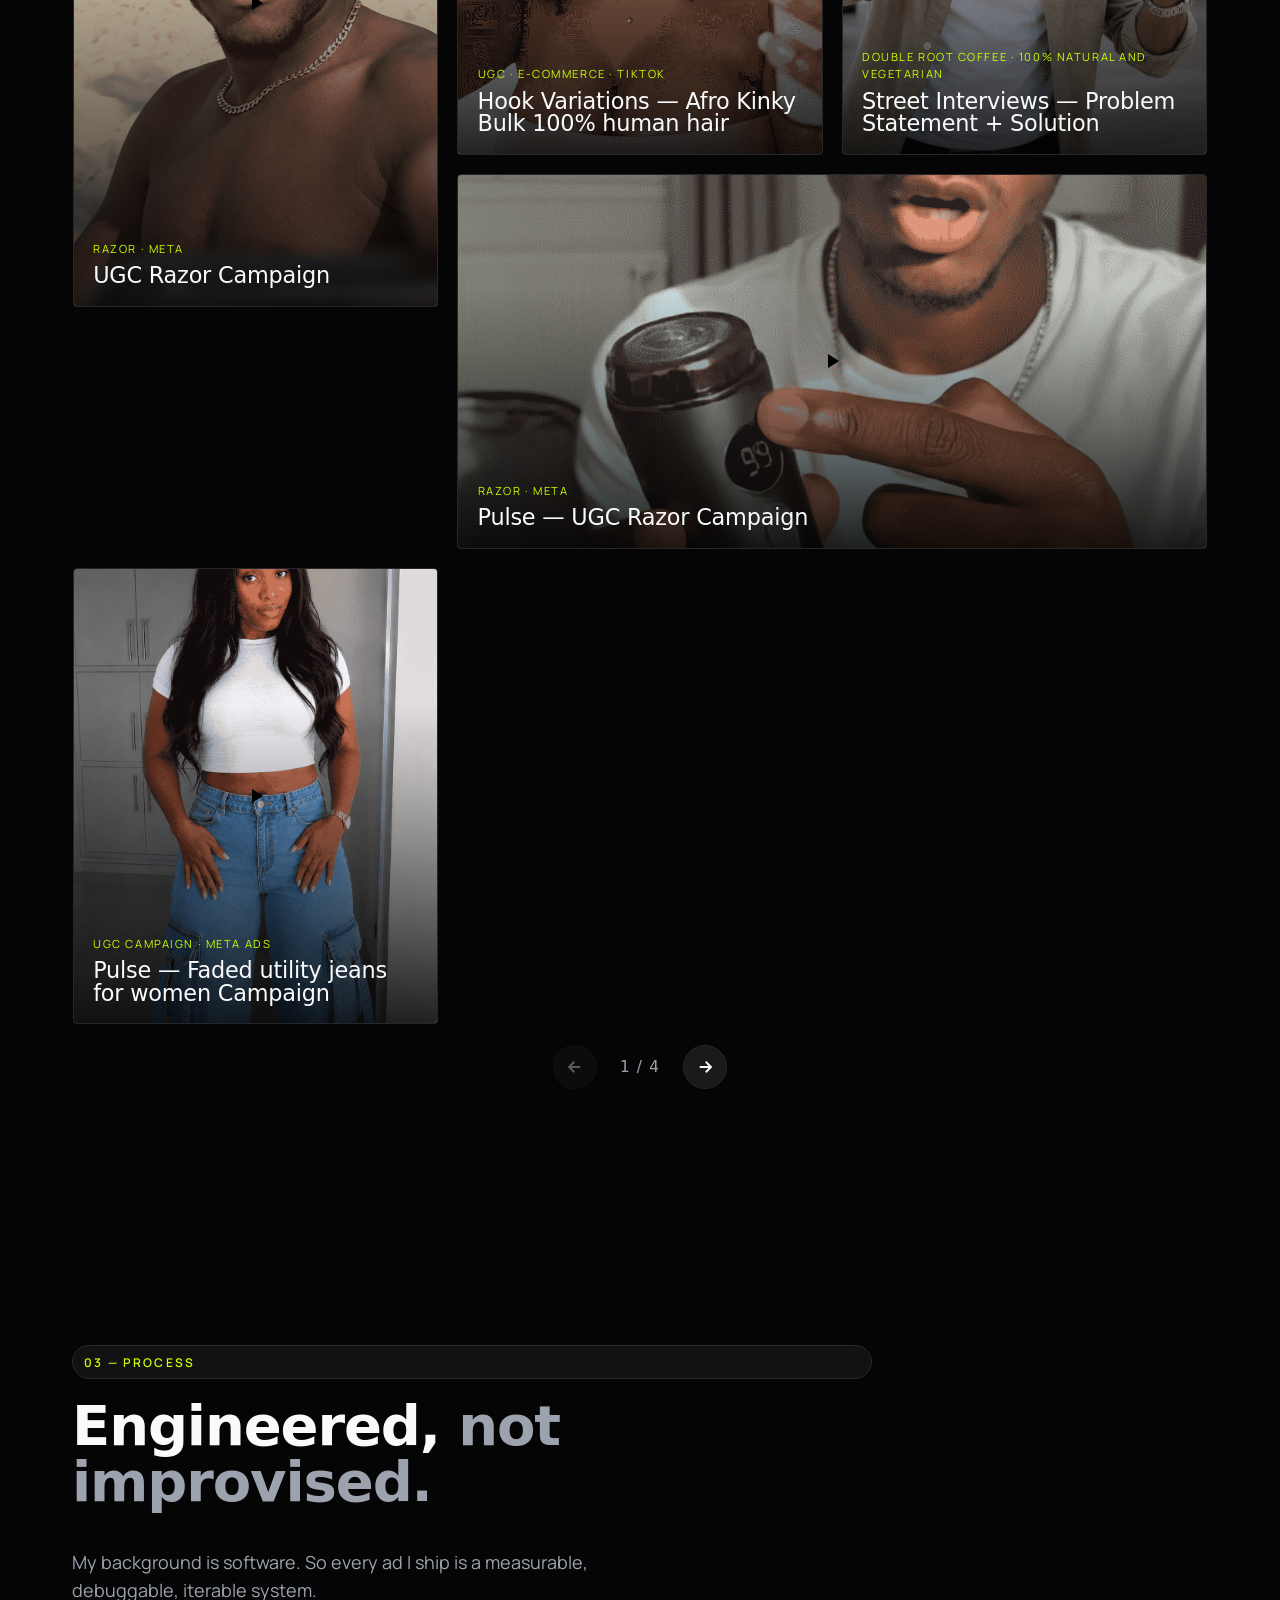
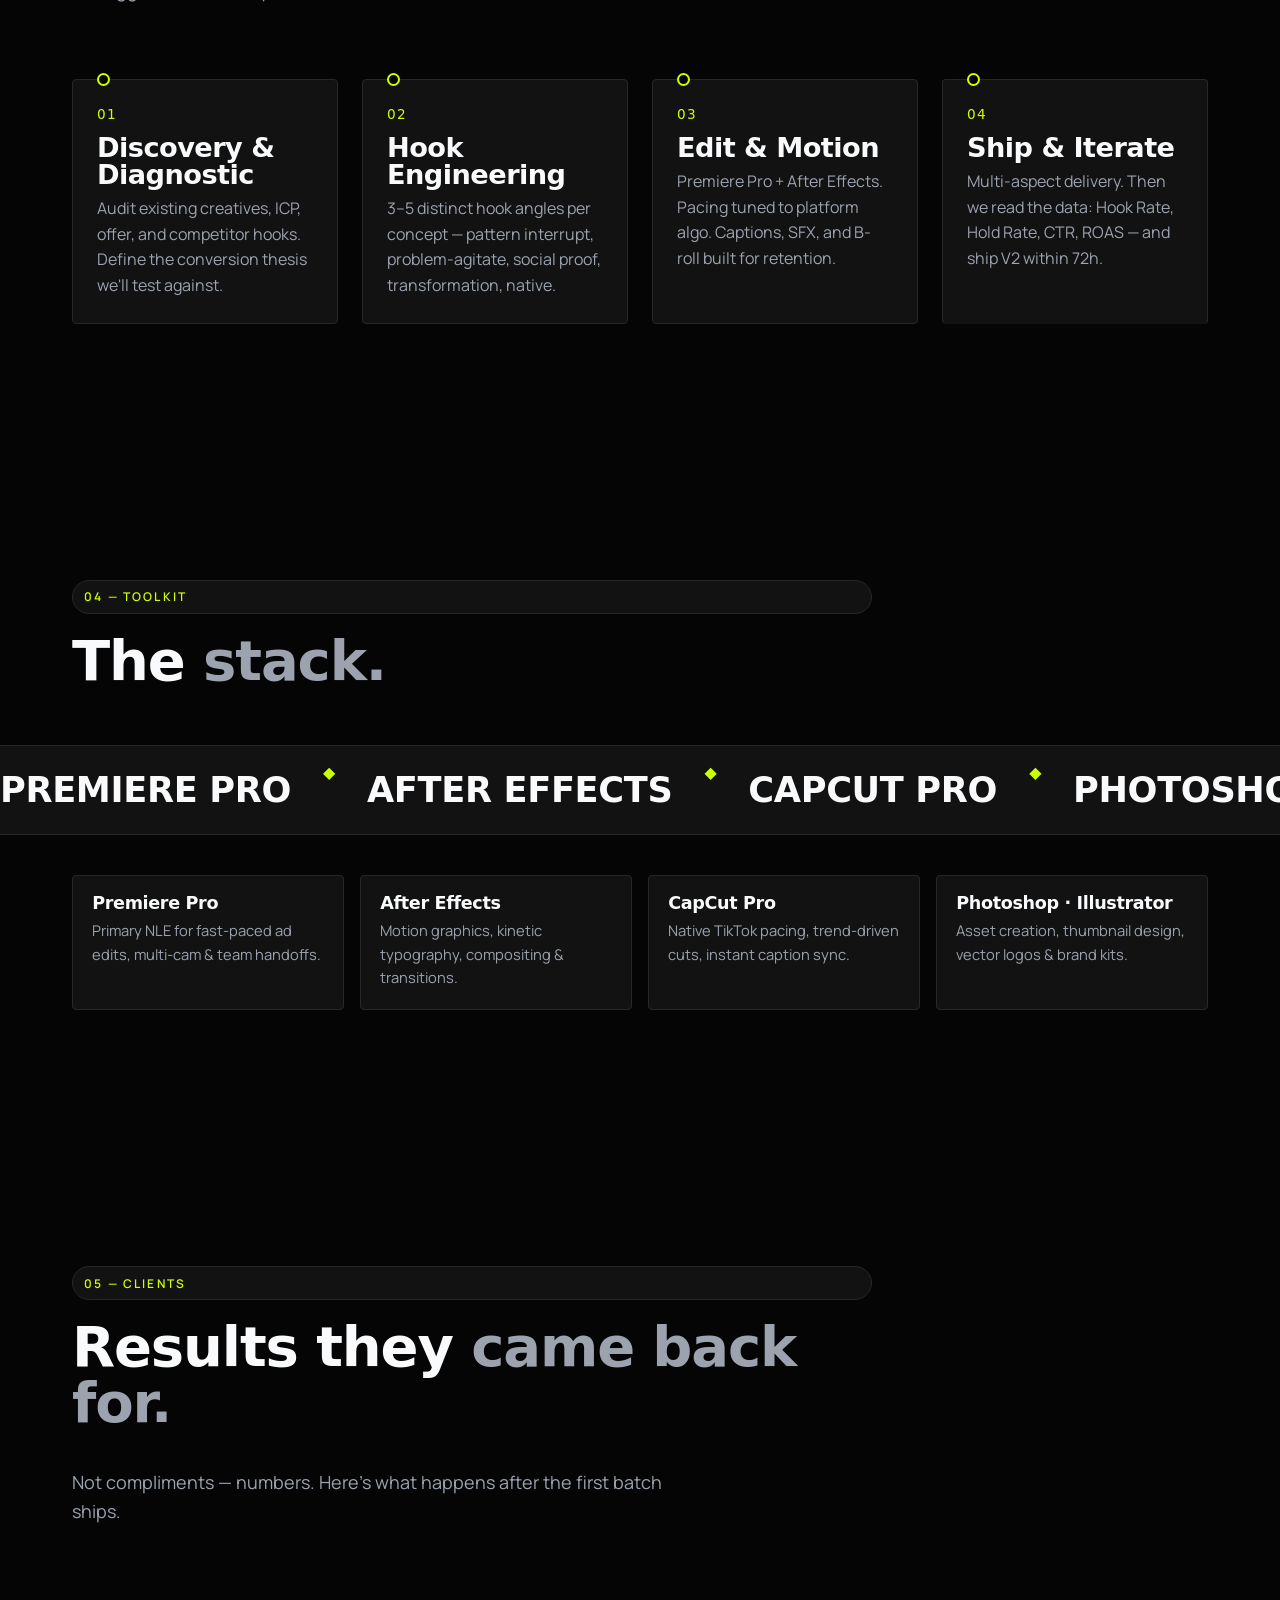
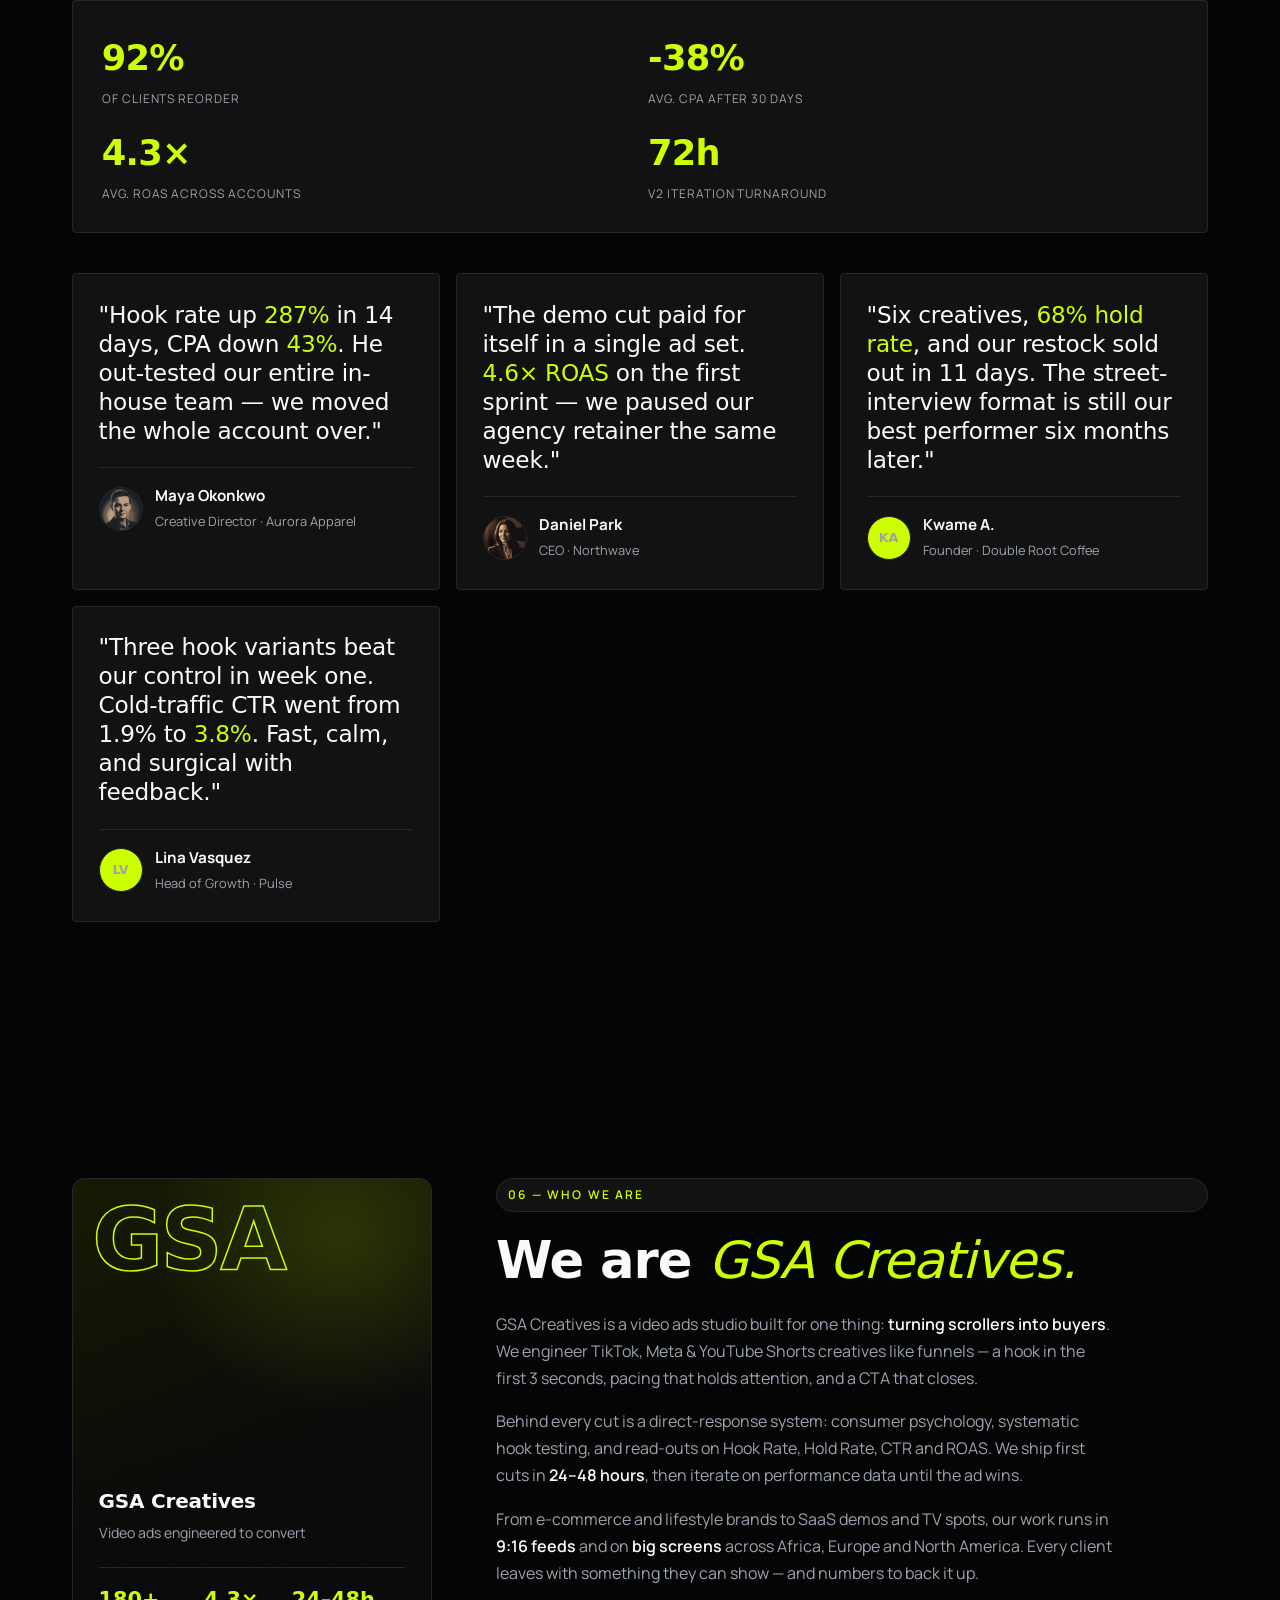
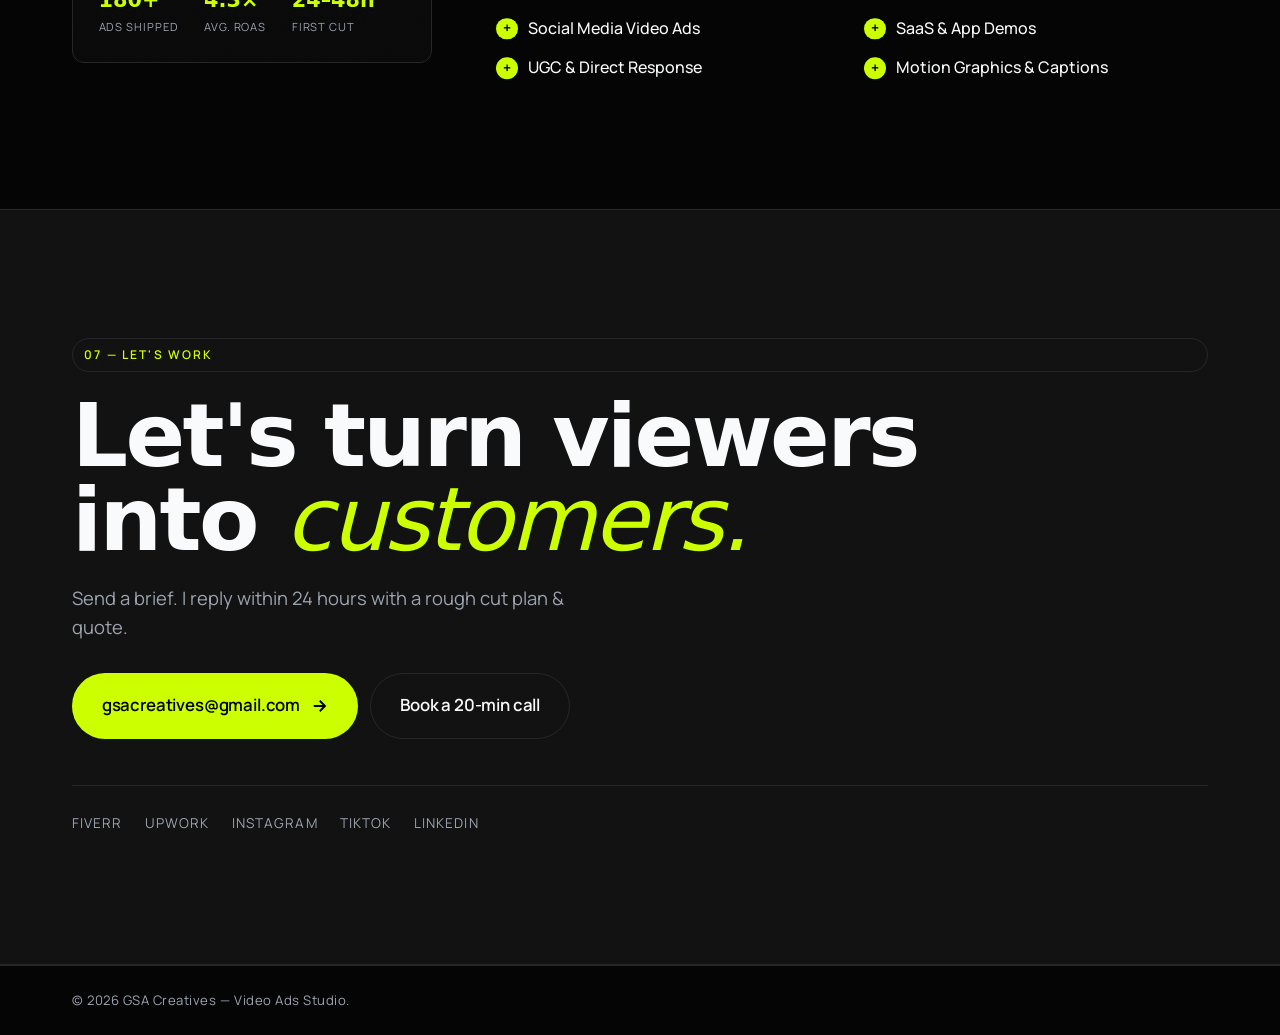
==== commit 3d30072e: "Second kimi" ====
--- a/index.html
+++ b/index.html
@@ -20,8 +20,7 @@
   <!-- Open Graph / Facebook -->
   <meta property="og:type" content="website">
   <meta property="og:url" content="https://demanoua.github.io/video-ads-specialist/">
-  <meta property="og:title"
-    content="GSA Creatives — Video Ads Agency | High-Converting E-commerce &amp; Social Ads">
+  <meta property="og:title" content="GSA Creatives — Video Ads Agency | High-Converting E-commerce &amp; Social Ads">
   <meta property="og:description"
     content="Scroll-stopping, high-converting video ads engineered with consumer psychology, direct response marketing, and data analysis to turn viewers into buyers.">
   <meta property="og:image" content="https://demanoua.github.io/video-ads-specialist/assets/images/b.png" />
@@ -292,22 +291,23 @@
       <div class="showreel__toolbar reveal" data-testid="showreel-toolbar">
         <div class="projects__filter showreel__filter" data-testid="projects-filter">
           <div class="projects__search">
-            <svg class="projects__search-icon" viewBox="0 0 24 24" fill="none" stroke="currentColor"
-              stroke-width="2" aria-hidden="true">
+            <svg class="projects__search-icon" viewBox="0 0 24 24" fill="none" stroke="currentColor" stroke-width="2"
+              aria-hidden="true">
               <circle cx="11" cy="11" r="7" />
               <path stroke-linecap="round" d="M21 21l-4.3-4.3" />
             </svg>
             <input type="search" id="projectFilter" class="projects__search-input" autocomplete="off"
-              placeholder="Search a project — e.g. UGC, Meta Ads, VIN, spot TV…"
-              aria-label="Search projects" data-testid="projects-filter-input" />
-            <button type="button" class="projects__clear" id="projectFilterClear" aria-label="Clear search"
-              hidden data-testid="projects-filter-clear">&times;</button>
+              placeholder="Search a project — e.g. UGC, Meta Ads, VIN, spot TV…" aria-label="Search projects"
+              data-testid="projects-filter-input" />
+            <button type="button" class="projects__clear" id="projectFilterClear" aria-label="Clear search" hidden
+              data-testid="projects-filter-clear">&times;</button>
           </div>
+          <div class="showreel__suggest" id="searchSuggest" hidden data-testid="search-suggest"></div>
           <p class="projects__count" id="projectFilterCount" role="status" aria-live="polite"
             data-testid="projects-filter-count"></p>
         </div>
-        <button type="button" class="btn btn--ghost showreel__share-btn" id="shareToggle"
-          aria-pressed="false" data-testid="showreel-share-toggle">
+        <button type="button" class="btn btn--ghost showreel__share-btn" id="shareToggle" aria-pressed="false"
+          data-testid="showreel-share-toggle">
           <svg width="15" height="15" viewBox="0 0 24 24" fill="none" stroke="currentColor" stroke-width="2.2"
             aria-hidden="true">
             <path d="M10 13a5 5 0 0 0 7.54.54l3-3a5 5 0 0 0-7.07-7.07l-1.72 1.71" />
@@ -323,10 +323,29 @@
           full portfolio</button>
       </div>
 
-      <div class="showreel__grid" id="showreelGrid" data-testid="showreel-grid">
-        <noscript>
-          <p class="projects__empty">This portfolio needs JavaScript to display the showreel. Please enable it.</p>
-        </noscript>
+      <div class="showreel__stage" id="showreelStage" data-testid="showreel-stage">
+        <div class="showreel__grid" id="showreelGrid" data-testid="showreel-grid">
+          <noscript>
+            <p class="projects__empty">This portfolio needs JavaScript to display the showreel. Please enable it.</p>
+          </noscript>
+        </div>
+        <div class="showreel__controls" id="showreelControls" hidden data-testid="showreel-controls">
+          <button type="button" class="showreel__arrow" id="showreelPrev" aria-label="Previous projects"
+            data-testid="showreel-prev">
+            <svg width="18" height="18" viewBox="0 0 24 24" fill="none" stroke="currentColor" stroke-width="2.5"
+              aria-hidden="true">
+              <path d="M19 12H5M11 19l-7-7 7-7" />
+            </svg>
+          </button>
+          <span class="showreel__pager" id="showreelPager" aria-live="polite">1 / 4</span>
+          <button type="button" class="showreel__arrow" id="showreelNext" aria-label="Next projects"
+            data-testid="showreel-next">
+            <svg width="18" height="18" viewBox="0 0 24 24" fill="none" stroke="currentColor" stroke-width="2.5"
+              aria-hidden="true">
+              <path d="M5 12h14M13 5l7 7-7 7" />
+            </svg>
+          </button>
+        </div>
       </div>
     </div>
   </section>
@@ -479,7 +498,8 @@
 
         <figure class="quote reveal" data-testid="testimonial-4">
           <blockquote>"Three hook variants beat our control in week one. Cold-traffic CTR went from 1.9% to
-            <em>3.8%</em>. Fast, calm, and surgical with feedback."</blockquote>
+            <em>3.8%</em>. Fast, calm, and surgical with feedback."
+          </blockquote>
           <figcaption>
             <span class="avatar" aria-hidden="true">LV</span>
             <div>
@@ -523,7 +543,8 @@
             read-outs on Hook Rate, Hold Rate, CTR and ROAS. We ship first cuts in <strong>24–48 hours</strong>,
             then iterate on performance data until the ad wins.</p>
 
-          <p>From e-commerce and lifestyle brands to SaaS demos and TV spots, our work runs in <strong>9:16 feeds</strong>
+          <p>From e-commerce and lifestyle brands to SaaS demos and TV spots, our work runs in <strong>9:16
+              feeds</strong>
             and on <strong>big screens</strong> across Africa, Europe and North America. Every client leaves with
             something they can show — and numbers to back it up.</p>
         </div>
@@ -549,14 +570,16 @@
 
       <div class="cta__actions reveal">
         <button type="button" class="btn btn--primary btn--xl" id="emailToggle" aria-expanded="false"
-          aria-controls="contactFormWrap" data-testid="cta-email-button">
+          aria-haspopup="dialog" aria-controls="contactModal" data-testid="cta-email-button">
           <span>gsacreatives@gmail.com</span>
           <svg width="18" height="18" viewBox="0 0 24 24" fill="none" stroke="currentColor" stroke-width="2.5"
             aria-hidden="true">
             <path d="M5 12h14M13 5l7 7-7 7" />
           </svg>
         </button>
-        <a href="#" class="btn btn--ghost btn--xl" data-testid="cta-calendar-button">Book a 20-min call</a>
+        <a href="https://wa.me/2250505902028?text=Hi%20GSA%20Creatives!%20I%27ve%20just%20gone%20through%20your%20portfolio%20and%20I%27d%20like%20to%20book%20a%2020-min%20call%20about%20a%20video%20ads%20project.%20When%20works%20best%20for%20you%20this%20week%3F"
+          target="_blank" rel="noopener" class="btn btn--ghost btn--xl" data-testid="cta-calendar-button">Book a
+          20-min call</a>
       </div>
 
       <ul class="cta__socials reveal" data-testid="cta-socials">
@@ -566,61 +589,6 @@
         <li><a href="#" data-testid="social-tiktok">TikTok</a></li>
         <li><a href="#" data-testid="social-linkedin">LinkedIn</a></li>
       </ul>
-
-      <div class="contact-form__wrap" id="contactFormWrap" data-testid="contact-form-wrap">
-        <form class="contact-form" id="contactForm" method="POST" action="https://formspree.io/f/xlgjlnbz"
-          data-testid="contact-form">
-          <h3 class="contact-form__title">Send a brief right here</h3>
-          <div class="contact-form__row">
-            <div class="form-group">
-              <label class="form-label" for="cf-name">Your name</label>
-              <input class="form-input" type="text" id="cf-name" name="name" autocomplete="name" required
-                data-testid="contact-name" />
-            </div>
-            <div class="form-group">
-              <label class="form-label" for="cf-email">Email address</label>
-              <input class="form-input" type="email" id="cf-email" name="email" autocomplete="email" required
-                data-testid="contact-email" />
-            </div>
-          </div>
-          <div class="contact-form__row">
-            <div class="form-group">
-              <label class="form-label" for="cf-subject">Subject</label>
-              <select class="form-input" id="cf-subject" name="subject" required data-testid="contact-subject">
-                <option value="">Select a subject…</option>
-                <option value="Request a quote">Request a quote</option>
-                <option value="New project inquiry">New project inquiry</option>
-                <option value="Free consultation">Free consultation</option>
-                <option value="General question">General question</option>
-              </select>
-            </div>
-            <div class="form-group">
-              <label class="form-label" for="cf-budget">Budget range <span>(optional)</span></label>
-              <select class="form-input" id="cf-budget" name="budget" data-testid="contact-budget">
-                <option value="">Select budget range…</option>
-                <option value="&lt; $500">Less than $500</option>
-                <option value="$500–$1,000">$500 – $1,000</option>
-                <option value="$1,000–$3,000">$1,000 – $3,000</option>
-                <option value="&gt; $3,000">More than $3,000</option>
-              </select>
-            </div>
-          </div>
-          <div class="form-group">
-            <label class="form-label" for="cf-message">Project details</label>
-            <textarea class="form-input form-textarea" id="cf-message" name="message" rows="6" required
-              placeholder="Tell me about your brand, goals, platforms (TikTok, Meta…) and timeline."
-              data-testid="contact-message"></textarea>
-          </div>
-          <p class="form-status" id="formStatus" role="status" aria-live="polite" data-testid="contact-status"></p>
-          <button class="btn btn--primary btn--xl contact-form__submit" type="submit" data-testid="contact-submit">
-            <span>Send message</span>
-            <svg width="18" height="18" viewBox="0 0 24 24" fill="none" stroke="currentColor" stroke-width="2.5"
-              aria-hidden="true">
-              <path d="M5 12h14M13 5l7 7-7 7" />
-            </svg>
-          </button>
-        </form>
-      </div>
     </div>
   </section>
 
@@ -631,18 +599,93 @@
     </div>
   </footer>
 
+  <!-- ============== CONTACT MODAL ============== -->
+  <div class="modal" id="contactModal" role="dialog" aria-modal="true" aria-hidden="true"
+    aria-labelledby="contactModalTitle" data-testid="contact-modal">
+    <div class="modal__card" role="document">
+      <div class="modal__head">
+        <div>
+          <span class="modal__eyebrow">New brief</span>
+          <h3 class="modal__title" id="contactModalTitle">Send a brief right here</h3>
+        </div>
+        <button class="modal__close" type="button" aria-label="Close dialog"
+          data-testid="contact-modal-close">&times;</button>
+      </div>
+      <form class="contact-form" id="contactForm" method="POST" action="https://formspree.io/f/xlgjlnbz" novalidate
+        data-testid="contact-form">
+        <div class="contact-form__row">
+          <div class="form-group">
+            <label class="form-label" for="cf-name">Your name</label>
+            <input class="form-input" type="text" id="cf-name" name="name" autocomplete="name" required
+              data-testid="contact-name" />
+          </div>
+          <div class="form-group">
+            <label class="form-label" for="cf-email">Email address</label>
+            <input class="form-input" type="email" id="cf-email" name="email" autocomplete="email" required
+              data-testid="contact-email" />
+          </div>
+        </div>
+        <div class="contact-form__row">
+          <div class="form-group">
+            <label class="form-label" for="cf-subject">Subject</label>
+            <select class="form-input" id="cf-subject" name="subject" required data-custom-select
+              data-testid="contact-subject">
+              <option value="">Select a subject…</option>
+              <option value="Request a quote">Request a quote</option>
+              <option value="New project inquiry">New project inquiry</option>
+              <option value="Free consultation">Free consultation</option>
+              <option value="General question">General question</option>
+            </select>
+          </div>
+          <div class="form-group">
+            <label class="form-label" for="cf-budget">Budget range <span>(optional)</span></label>
+            <select class="form-input" id="cf-budget" name="budget" data-custom-select data-testid="contact-budget">
+              <option value="">Select budget range…</option>
+              <option value="&lt; $500">Less than $500</option>
+              <option value="$500–$1,000">$500 – $1,000</option>
+              <option value="$1,000–$3,000">$1,000 – $3,000</option>
+              <option value="&gt; $3,000">More than $3,000</option>
+            </select>
+          </div>
+        </div>
+        <div class="form-group">
+          <label class="form-label" for="cf-message">Project details</label>
+          <textarea class="form-input form-textarea" id="cf-message" name="message" rows="6" required
+            placeholder="Tell me about your brand, goals, platforms (TikTok, Meta…) and timeline."
+            data-testid="contact-message"></textarea>
+        </div>
+        <p class="form-status" id="formStatus" role="status" aria-live="polite" data-testid="contact-status"></p>
+        <button class="btn btn--primary btn--xl contact-form__submit" type="submit" data-testid="contact-submit">
+          <span>Send message</span>
+          <svg width="18" height="18" viewBox="0 0 24 24" fill="none" stroke="currentColor" stroke-width="2.5"
+            aria-hidden="true">
+            <path d="M5 12h14M13 5l7 7-7 7" />
+          </svg>
+        </button>
+      </form>
+    </div>
+  </div>
+
   <!-- ============== SHARE BAR (client-link builder) ============== -->
   <div class="sharebar" id="sharebar" aria-hidden="true" data-testid="sharebar">
     <span class="sharebar__count" id="shareCount"><b>0</b> selected</span>
-    <input class="sharebar__link" id="shareLink" type="text" readonly
-      placeholder="Your client link appears here" aria-label="Generated client link" />
+    <input class="sharebar__link" id="shareLink" type="text" readonly placeholder="Your client link appears here"
+      aria-label="Generated client link" />
     <button class="btn btn--primary btn--sm" id="shareGenerate" type="button" data-testid="share-generate">Generate
       link</button>
-    <button class="btn btn--ghost btn--sm" id="shareCopy" type="button" disabled
-      data-testid="share-copy">Copy</button>
+    <button class="btn btn--ghost btn--sm" id="shareCopy" type="button" disabled data-testid="share-copy">Copy</button>
     <button class="btn btn--ghost btn--sm" id="shareExit" type="button" data-testid="share-exit">Done</button>
     <span class="sharebar__status" id="shareStatus" role="status" aria-live="polite"></span>
   </div>
+
+  <!-- ============== FLOATING "HIRE ME" BUTTON ============== -->
+  <a href="#contact" class="fab" aria-label="Hire me — jump to the contact section" data-testid="fab-hire">
+    <span>Hire me</span>
+    <svg width="14" height="14" viewBox="0 0 24 24" fill="none" stroke="currentColor" stroke-width="3"
+      aria-hidden="true">
+      <path d="M5 12h14M13 5l7 7-7 7" />
+    </svg>
+  </a>
 
   <!-- ============== LIGHTBOX ============== -->
   <div class="lightbox" id="lightbox" role="dialog" aria-hidden="true" aria-label="Showreel preview"
--- a/assets/css/styles.css
+++ b/assets/css/styles.css
@@ -57,6 +57,7 @@
   padding-inline: var(--pad);
 }
 .section { padding-block: var(--section-y); position: relative; }
+section[id] { scroll-margin-top: 76px; }
 .muted { color: var(--text-2); }
 
 /* ---------- Typography ---------- */
@@ -161,9 +162,11 @@
   position: fixed; inset: 64px 0 0 0; z-index: 49;
   background: var(--bg);
   padding: 2rem var(--pad) 2rem;
-  display: flex; flex-direction: column; justify-content: space-between;
+  display: flex; flex-direction: column; justify-content: flex-start; gap: 2.5rem;
   transform: translateY(-110%);
   transition: transform 0.4s cubic-bezier(.7,0,.2,1);
+  overflow-y: auto;
+  -webkit-overflow-scrolling: touch;
 }
 .mobile-menu.is-open { transform: translateY(0); }
 .mobile-menu__nav { display: flex; flex-direction: column; gap: 0; }
@@ -188,6 +191,23 @@
 }
 .mobile-menu__socials a { color: var(--text-2); font-weight: 500; transition: color var(--transition); }
 .mobile-menu__socials a:hover { color: var(--brand); }
+
+/* Floating "Hire me" button */
+.fab {
+  position: fixed; right: 1.1rem; bottom: 1.1rem; z-index: 55;
+  display: inline-flex; align-items: center; gap: 0.5rem;
+  padding: 0.85rem 1.25rem; border-radius: 999px;
+  background: var(--brand); color: #000;
+  font-weight: 700; font-size: 0.92rem; letter-spacing: -0.01em;
+  box-shadow: 0 12px 34px rgba(204, 255, 0, 0.28), 0 6px 18px rgba(0, 0, 0, 0.5);
+  transition: transform var(--transition), background var(--transition), opacity var(--transition);
+  white-space: nowrap;
+}
+.fab:hover { background: var(--brand-hover); transform: translateY(-3px); }
+.sharebar.is-open + .fab { opacity: 0; pointer-events: none; transform: translateY(12px); }
+@media (max-width: 380px) {
+  .fab { right: 0.8rem; bottom: 0.8rem; padding: 0.75rem 1rem; font-size: 0.85rem; }
+}
 
 /* ---------- HERO ---------- */
 .hero {
@@ -517,6 +537,83 @@
 .showreel__filter { max-width: none; margin: 0; flex: 1; }
 .showreel__share-btn { align-self: flex-start; }
 .showreel__grid { min-height: 200px; }
+
+/* Paged swipe slider */
+.showreel__stage { position: relative; }
+.showreel__grid.is-paged {
+  display: block; overflow: hidden;
+  touch-action: pan-y;
+  cursor: grab;
+}
+.showreel__grid.is-paged:active { cursor: grabbing; }
+.showreel__track {
+  display: flex;
+  transition: transform 0.45s cubic-bezier(.2,.7,.2,1);
+}
+.showreel__page {
+  min-width: 100%;
+  display: grid; gap: clamp(0.8rem, 2vw, 1.2rem);
+  grid-template-columns: 1fr;
+  padding-inline: 1px;
+}
+.showreel__controls {
+  display: flex; align-items: center; justify-content: center;
+  gap: 1.1rem; margin-top: 1.3rem;
+}
+.showreel__controls[hidden] { display: none; }
+.showreel__arrow {
+  width: 44px; height: 44px; border-radius: 999px;
+  display: inline-flex; align-items: center; justify-content: center;
+  background: var(--surface-2); color: var(--text);
+  border: 1px solid var(--border);
+  transition: border-color var(--transition), color var(--transition), transform var(--transition), opacity var(--transition);
+}
+.showreel__arrow:hover:not(:disabled) { border-color: var(--brand); color: var(--brand); transform: translateY(-2px); }
+.showreel__arrow:disabled { opacity: 0.35; cursor: not-allowed; }
+.showreel__pager {
+  font-family: var(--font-display); font-size: 0.95rem;
+  color: var(--text-2); letter-spacing: 0.08em; min-width: 3.2rem; text-align: center;
+}
+@media (min-width: 640px) {
+  .showreel__page { grid-template-columns: repeat(2, 1fr); grid-auto-flow: dense; }
+}
+@media (min-width: 900px) {
+  .showreel__page { grid-template-columns: repeat(3, 1fr); }
+}
+
+/* Search suggestions dropdown */
+.projects__search { position: relative; }
+.showreel__suggest {
+  position: absolute; top: calc(100% + 0.45rem); left: 0; right: 0; z-index: 30;
+  background: var(--surface-2);
+  border: 1px solid var(--border); border-radius: var(--radius);
+  overflow: hidden;
+  box-shadow: 0 20px 55px rgba(0, 0, 0, 0.65);
+}
+.showreel__suggest[hidden] { display: none; }
+.showreel__suggest-label {
+  display: block; padding: 0.55rem 1rem 0.4rem;
+  font-size: 0.66rem; letter-spacing: 0.16em; text-transform: uppercase;
+  color: var(--muted);
+}
+.suggest__item {
+  display: flex; flex-direction: column; gap: 0.15rem;
+  width: 100%; text-align: left;
+  padding: 0.7rem 1rem;
+  background: none; border: 0; border-top: 1px solid var(--border);
+  transition: background var(--transition);
+}
+.suggest__item:hover, .suggest__item:focus-visible { background: rgba(204, 255, 0, 0.06); }
+.suggest__item-title {
+  font-size: 0.92rem; font-weight: 600; color: var(--text);
+  font-family: var(--font-body);
+  white-space: nowrap; overflow: hidden; text-overflow: ellipsis;
+}
+.suggest__item-tag {
+  font-size: 0.68rem; letter-spacing: 0.12em; text-transform: uppercase;
+  color: var(--brand);
+  white-space: nowrap; overflow: hidden; text-overflow: ellipsis;
+}
 
 .showreel__notice {
   display: flex; flex-wrap: wrap; align-items: center; justify-content: space-between;
@@ -632,24 +729,98 @@
 .about__card-stats strong { font-family: var(--font-display); font-size: 1.3rem; color: var(--brand); }
 .about__card-stats span { font-size: 0.7rem; color: var(--text-2); text-transform: uppercase; letter-spacing: 0.08em; }
 
-/* ---------- Contact form (collapsible) ---------- */
-.contact-form__wrap {
-  display: grid; grid-template-rows: 0fr;
-  visibility: hidden;
-  transition: grid-template-rows 0.5s cubic-bezier(.2,.7,.2,1), visibility 0s linear 0.5s;
-}
-.contact-form__wrap.is-open {
-  grid-template-rows: 1fr;
-  visibility: visible;
-  transition: grid-template-rows 0.5s cubic-bezier(.2,.7,.2,1);
-}
-.contact-form__wrap > .contact-form {
-  overflow: hidden; min-height: 0;
-  margin-top: 0; padding-top: 0; border-top: 0;
-}
-.contact-form__wrap.is-open > .contact-form {
-  margin-top: 2rem; padding-top: 2rem; border-top: 1px solid var(--border);
-}
+/* Custom select (stylized dropdown) */
+.custom-select { position: relative; }
+.custom-select__native { display: none; }
+.custom-select__trigger {
+  width: 100%;
+  display: flex; align-items: center; justify-content: space-between; gap: 0.8rem;
+  padding: 0.85rem 1rem;
+  background: var(--bg);
+  border: 1px solid var(--border); border-radius: var(--radius);
+  color: var(--text);
+  font-family: var(--font-body); font-size: 1rem; text-align: left;
+  transition: border-color var(--transition), box-shadow var(--transition);
+}
+.custom-select__trigger:hover { border-color: var(--muted); }
+.custom-select.is-open .custom-select__trigger,
+.custom-select__trigger:focus-visible {
+  outline: none;
+  border-color: var(--brand);
+  box-shadow: 0 0 0 3px rgba(204, 255, 0, 0.12);
+}
+.custom-select__trigger.is-placeholder { color: var(--muted); }
+.custom-select__trigger-text { white-space: nowrap; overflow: hidden; text-overflow: ellipsis; }
+.custom-select__chev { flex-shrink: 0; width: 14px; height: 14px; color: var(--text-2); transition: transform var(--transition); }
+.custom-select.is-open .custom-select__chev { transform: rotate(180deg); color: var(--brand); }
+.custom-select__panel {
+  position: absolute; top: calc(100% + 4px); left: 0; right: 0; z-index: 40;
+  background: var(--surface-2);
+  border: 1px solid var(--border); border-radius: var(--radius);
+  overflow: hidden;
+  box-shadow: 0 20px 55px rgba(0, 0, 0, 0.65);
+  display: none;
+}
+.custom-select.is-open .custom-select__panel { display: block; }
+.custom-select__option {
+  width: 100%; display: flex; align-items: center; justify-content: space-between; gap: 0.8rem;
+  padding: 0.75rem 1rem;
+  background: none; border: 0; border-bottom: 1px solid var(--border);
+  color: var(--text-2); font-size: 0.95rem; font-family: var(--font-body); text-align: left;
+  transition: background var(--transition), color var(--transition);
+}
+.custom-select__option:last-child { border-bottom: 0; }
+.custom-select__option:hover, .custom-select__option:focus-visible { background: rgba(204, 255, 0, 0.06); color: var(--text); }
+.custom-select__option.is-selected { color: var(--brand); }
+.custom-select__option-check { width: 14px; height: 14px; flex-shrink: 0; opacity: 0; }
+.custom-select__option.is-selected .custom-select__option-check { opacity: 1; }
+
+/* ---------- Contact modal ---------- */
+.modal {
+  position: fixed; inset: 0; z-index: 100;
+  background: rgba(5,5,5,0.9);
+  backdrop-filter: blur(8px);
+  -webkit-backdrop-filter: blur(8px);
+  display: none;
+  align-items: center; justify-content: center;
+  padding: var(--pad);
+  opacity: 0;
+  transition: opacity 0.3s ease;
+}
+.modal.is-open { display: flex; opacity: 1; }
+.modal__card {
+  width: 100%; max-width: 640px;
+  max-height: calc(100vh - 3rem); max-height: calc(100dvh - 3rem);
+  overflow-y: auto;
+  -webkit-overflow-scrolling: touch;
+  background: var(--surface);
+  border: 1px solid var(--border); border-radius: 8px;
+  padding: clamp(1.2rem, 4vw, 2rem);
+  transform: translateY(16px) scale(0.98);
+  transition: transform 0.3s cubic-bezier(.2,.7,.2,1);
+}
+.modal.is-open .modal__card { transform: translateY(0) scale(1); }
+.modal__head {
+  display: flex; align-items: flex-start; justify-content: space-between;
+  gap: 1rem; margin-bottom: 1.4rem;
+}
+.modal__eyebrow {
+  display: inline-block;
+  text-transform: uppercase; letter-spacing: 0.18em;
+  font-size: 0.68rem; font-weight: 600; color: var(--brand);
+  margin-bottom: 0.4rem;
+}
+.modal__title { font-size: clamp(1.3rem, 3vw, 1.7rem); letter-spacing: -0.02em; }
+.modal__close {
+  flex-shrink: 0;
+  width: 40px; height: 40px;
+  border: 1px solid var(--border); border-radius: 999px;
+  background: var(--bg); color: var(--text);
+  font-size: 1.4rem; line-height: 1;
+  transition: border-color var(--transition), color var(--transition);
+}
+.modal__close:hover { border-color: var(--brand); color: var(--brand); }
+.modal .contact-form { margin-top: 0; padding-top: 0; border-top: 0; }
 
 /* ---------- Projects filter ---------- */
 .projects__filter {
@@ -895,6 +1066,14 @@
   .reel--lg { grid-row: span 2; grid-column: span 1; }
   .reel--wide { grid-column: span 2; aspect-ratio: 16 / 8; }
 
+  .showreel__toolbar {
+    width: 80%;
+    max-width: none;
+    margin-left: 0; margin-right: auto;
+    flex-direction: row; align-items: flex-start;
+  }
+  .showreel__share-btn { margin-top: 0.4rem; }
+
   .testimonials__grid { grid-template-columns: repeat(3, 1fr); }
   .toolkit__grid { grid-template-columns: repeat(4, 1fr); }
 
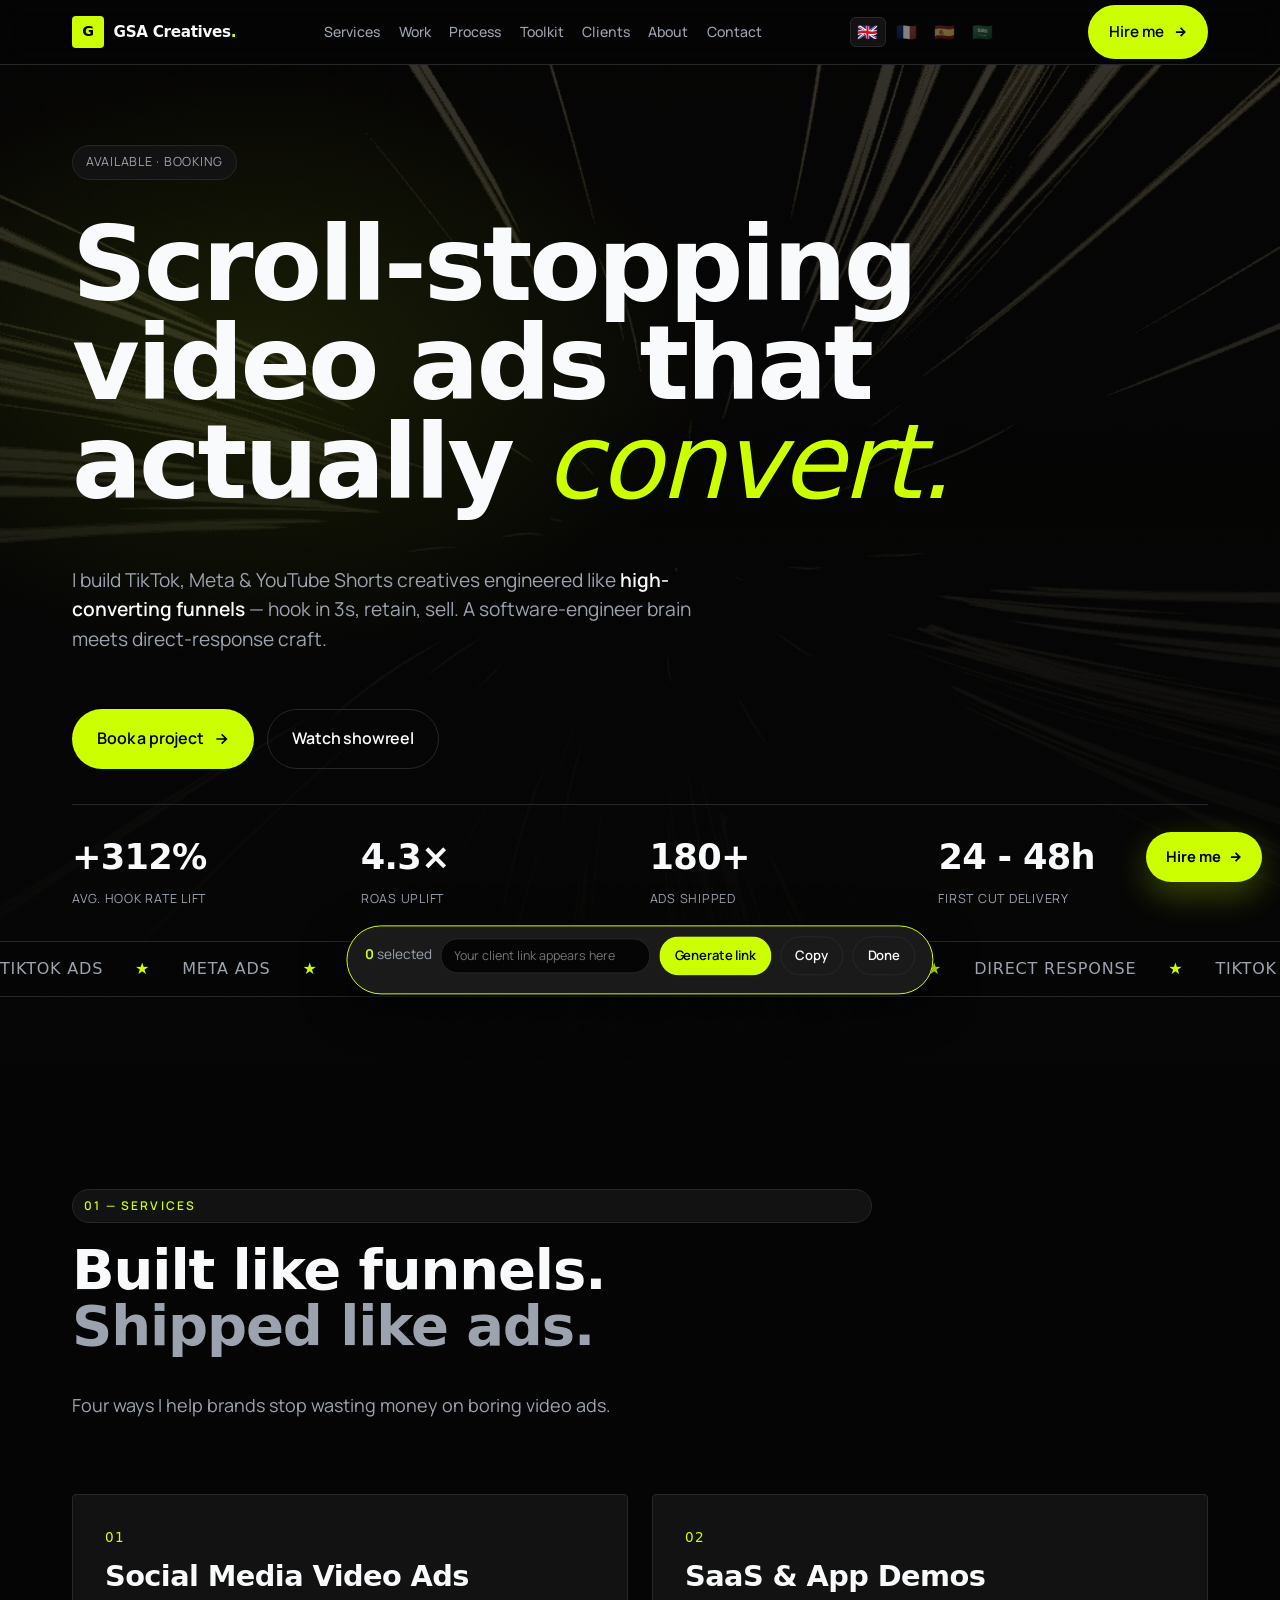
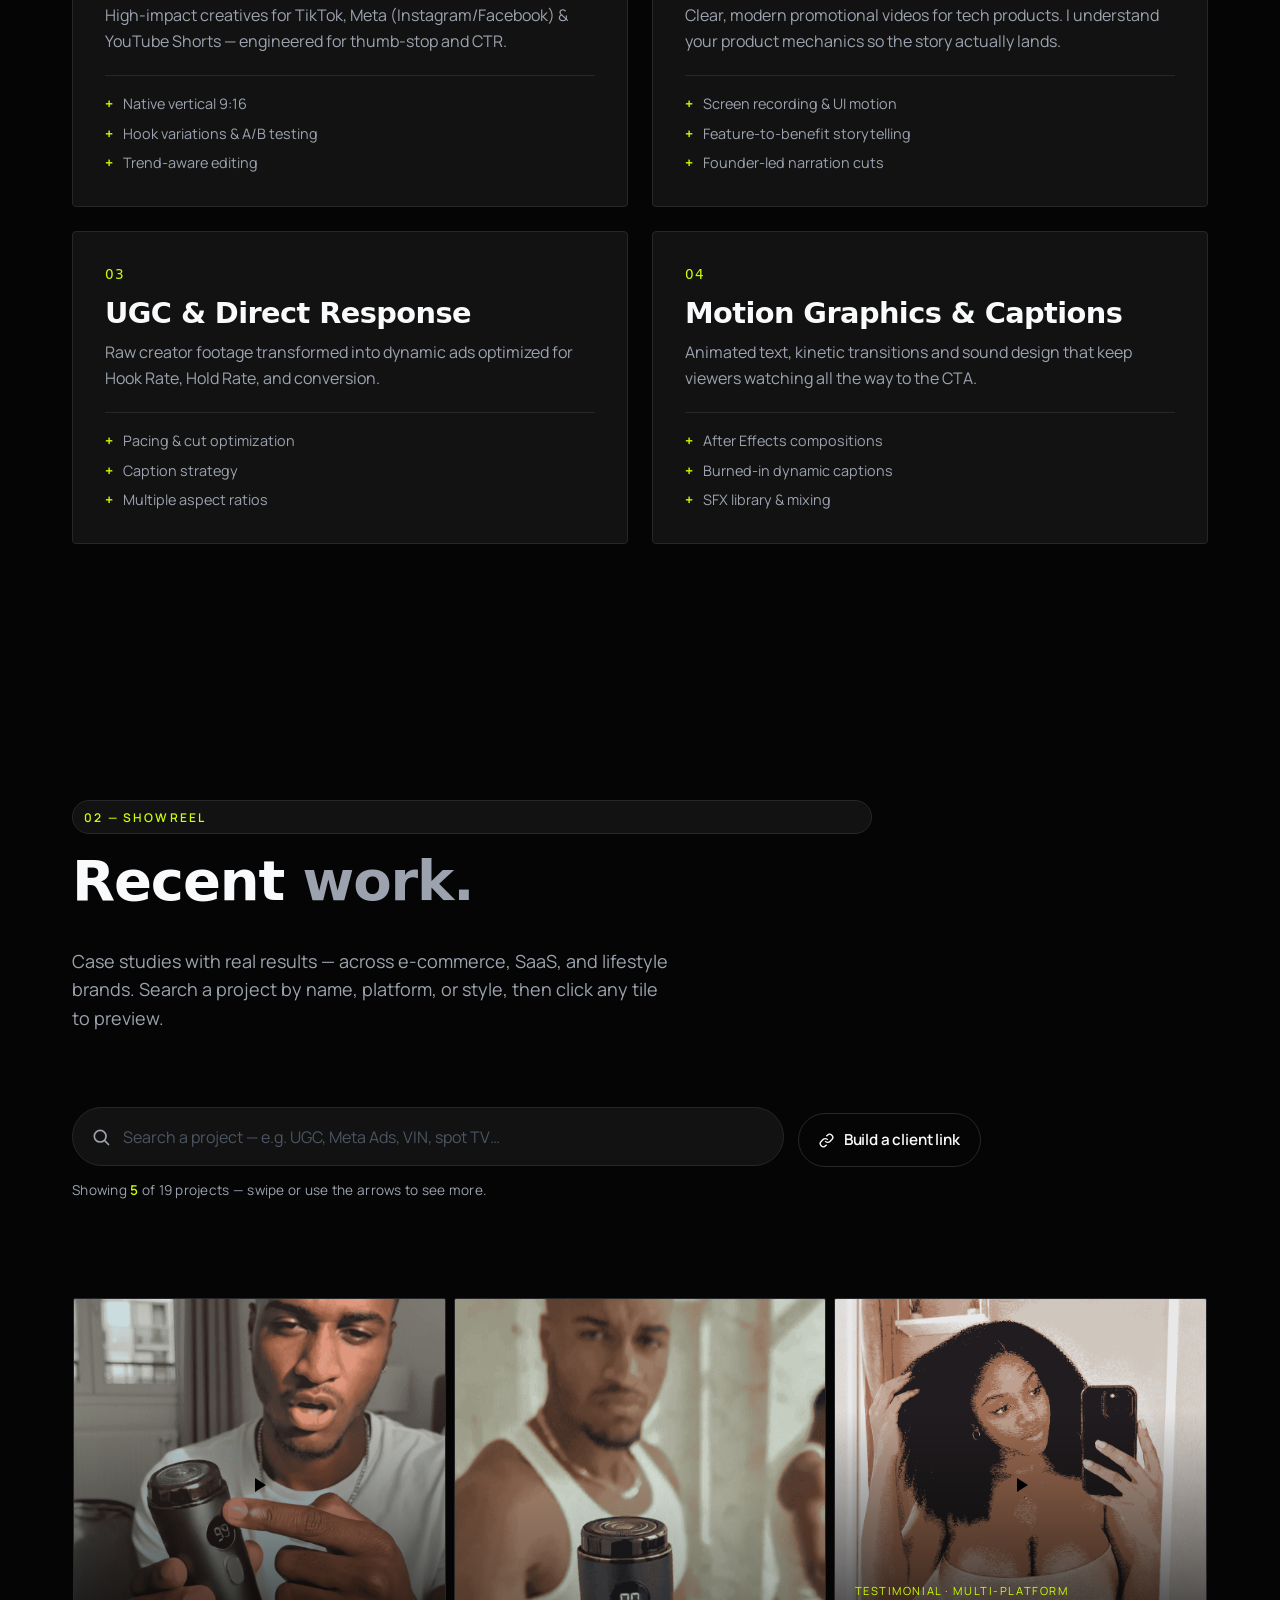
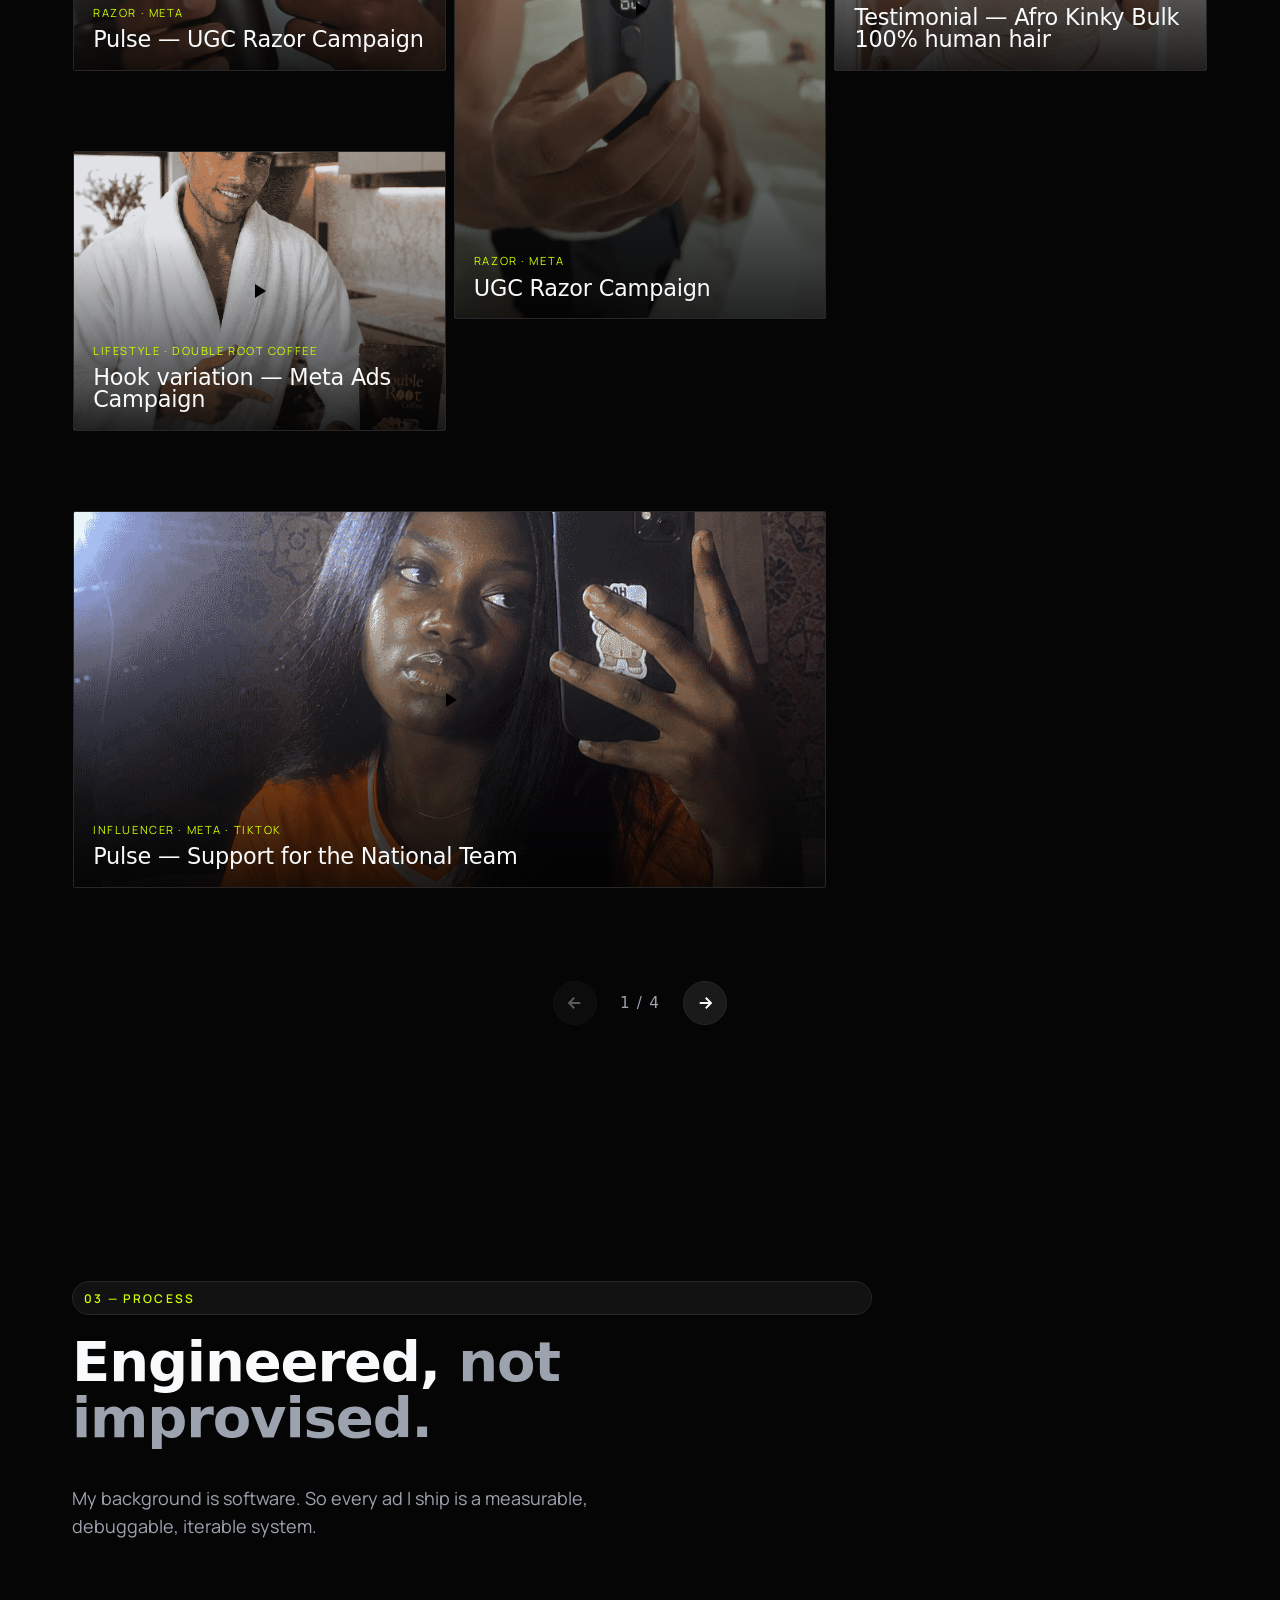
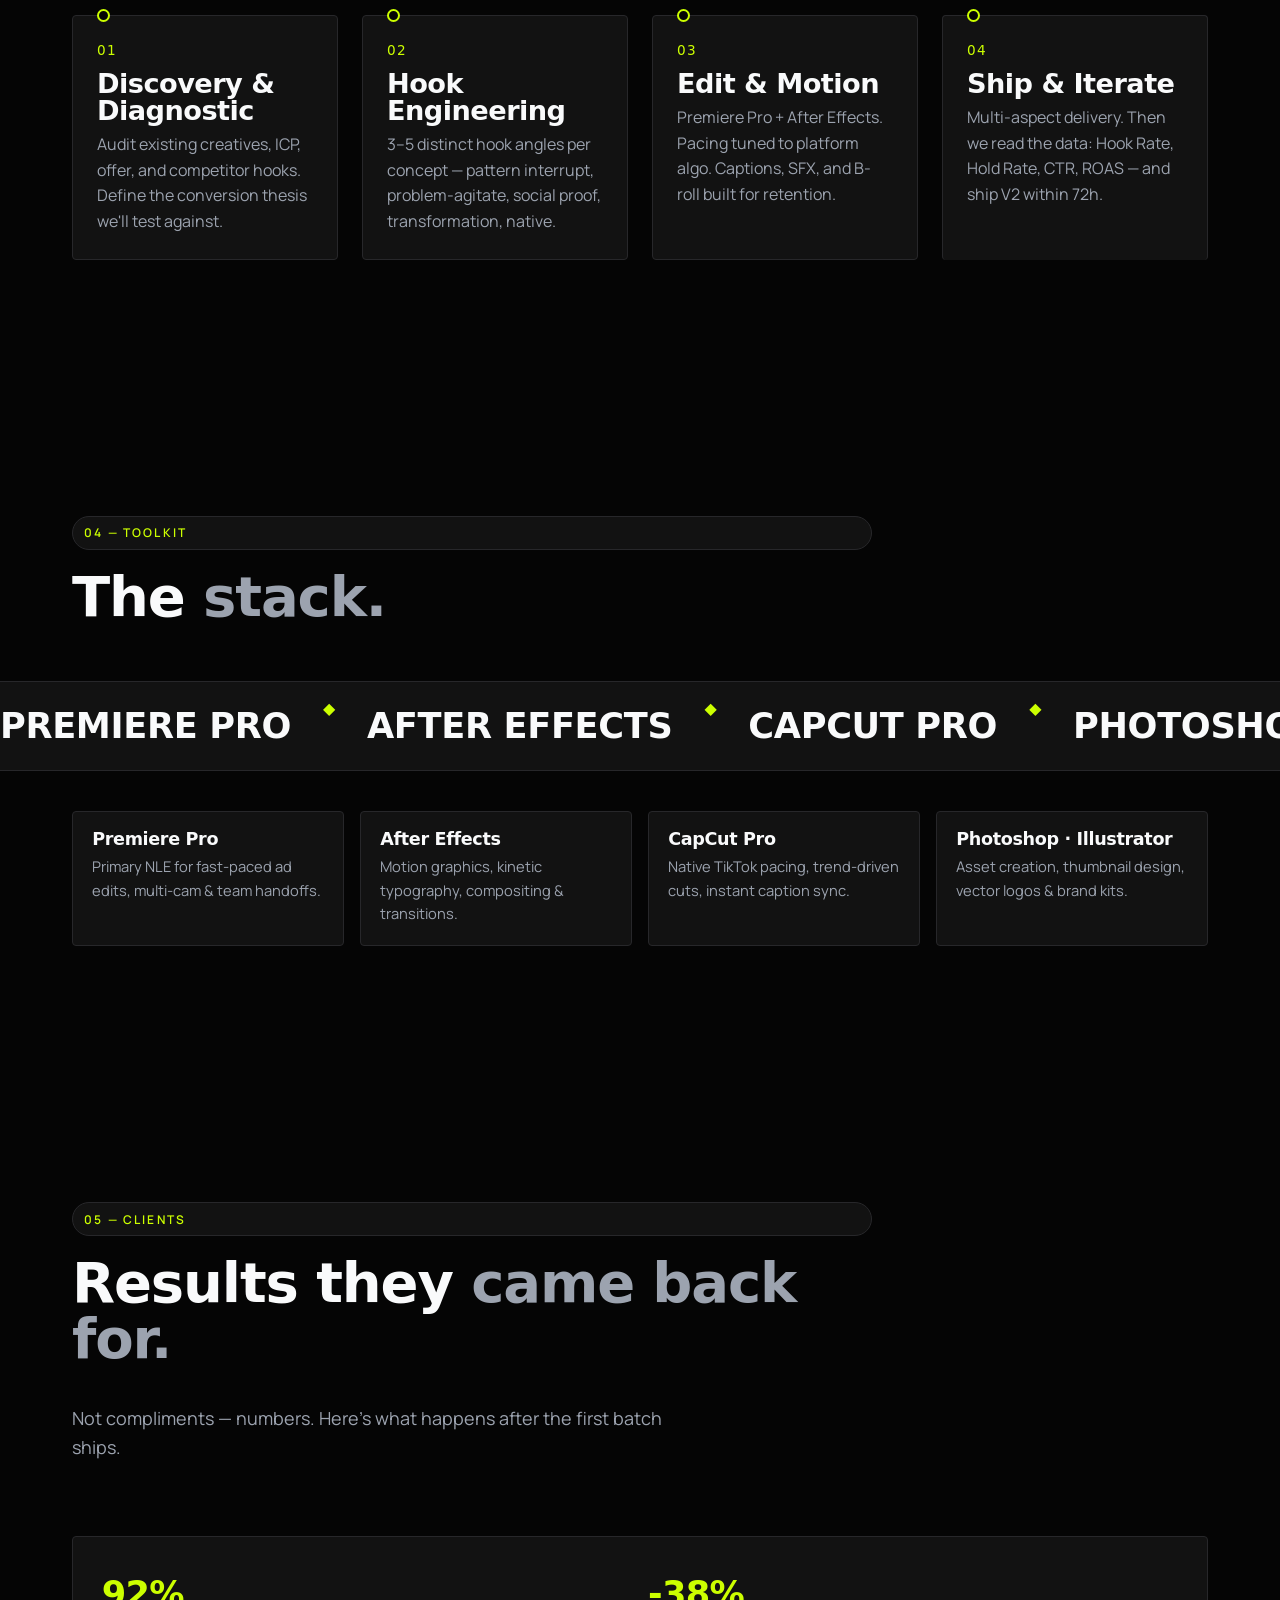
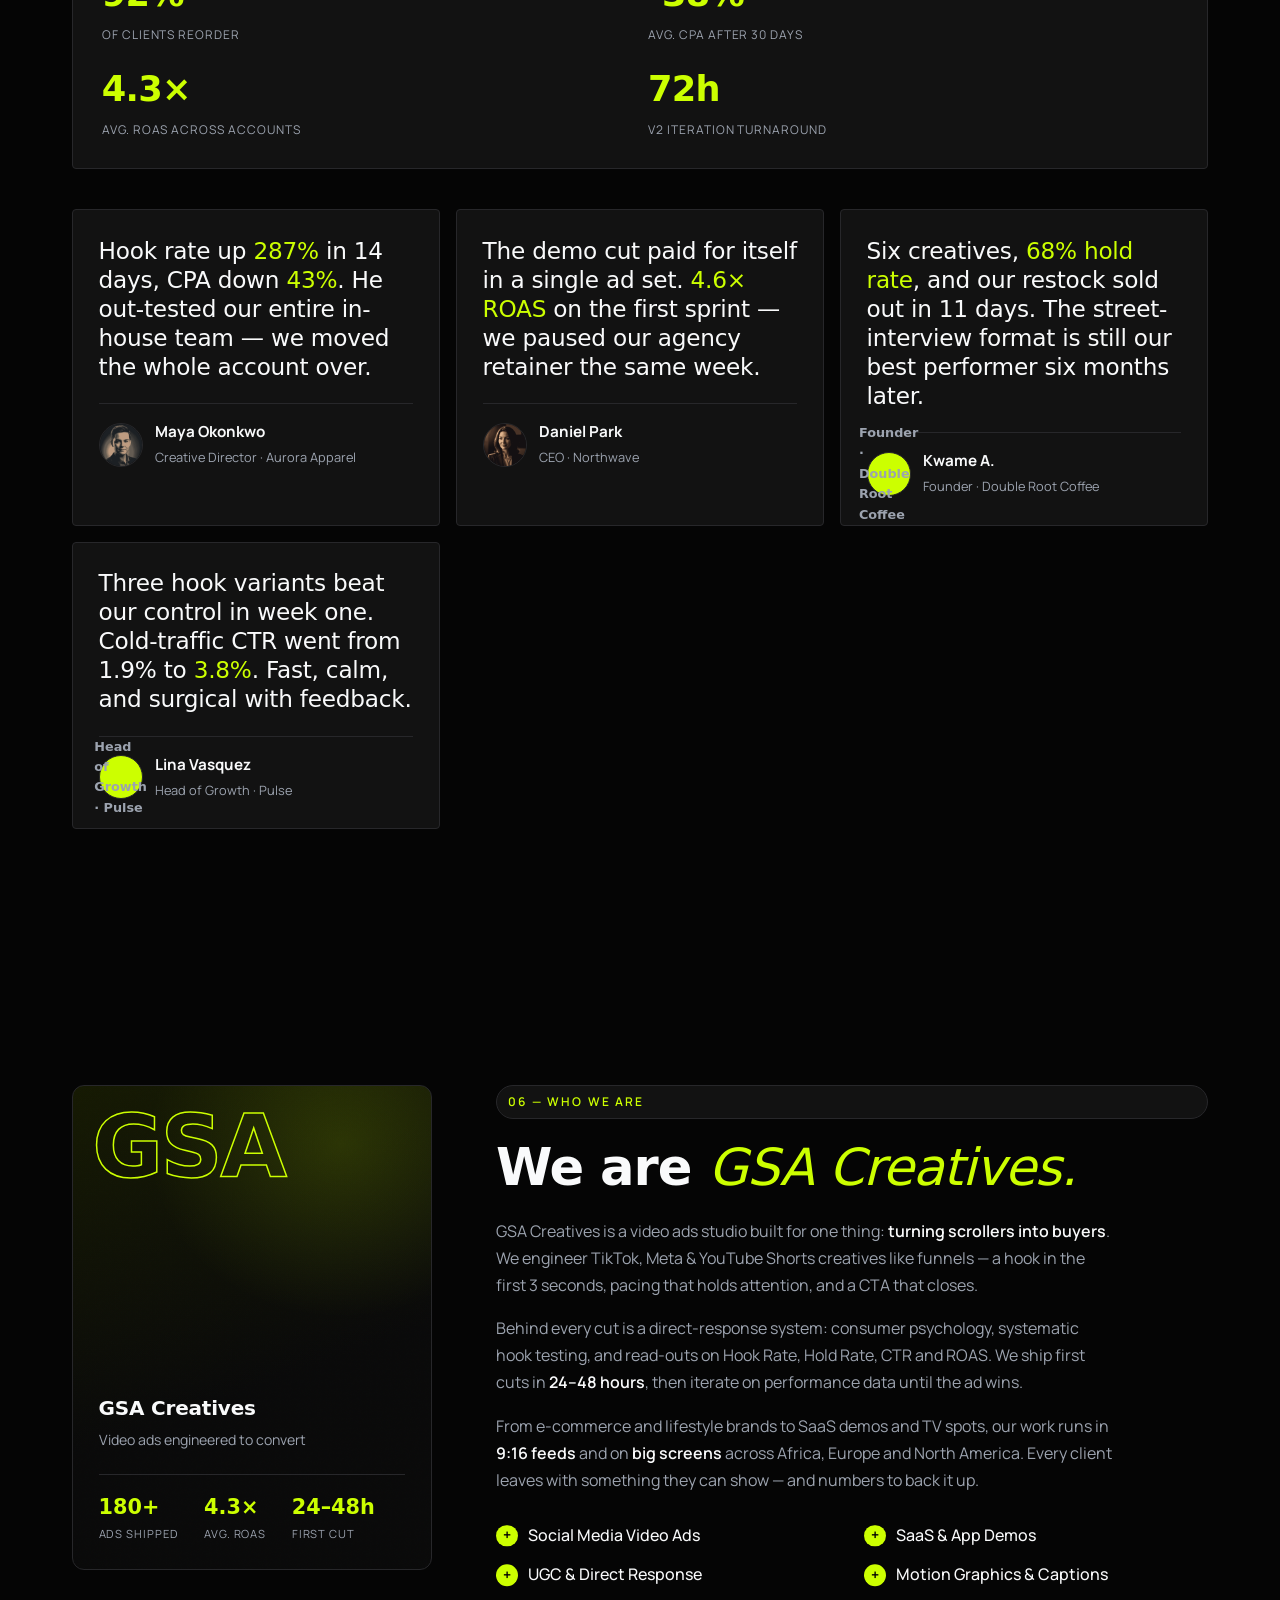
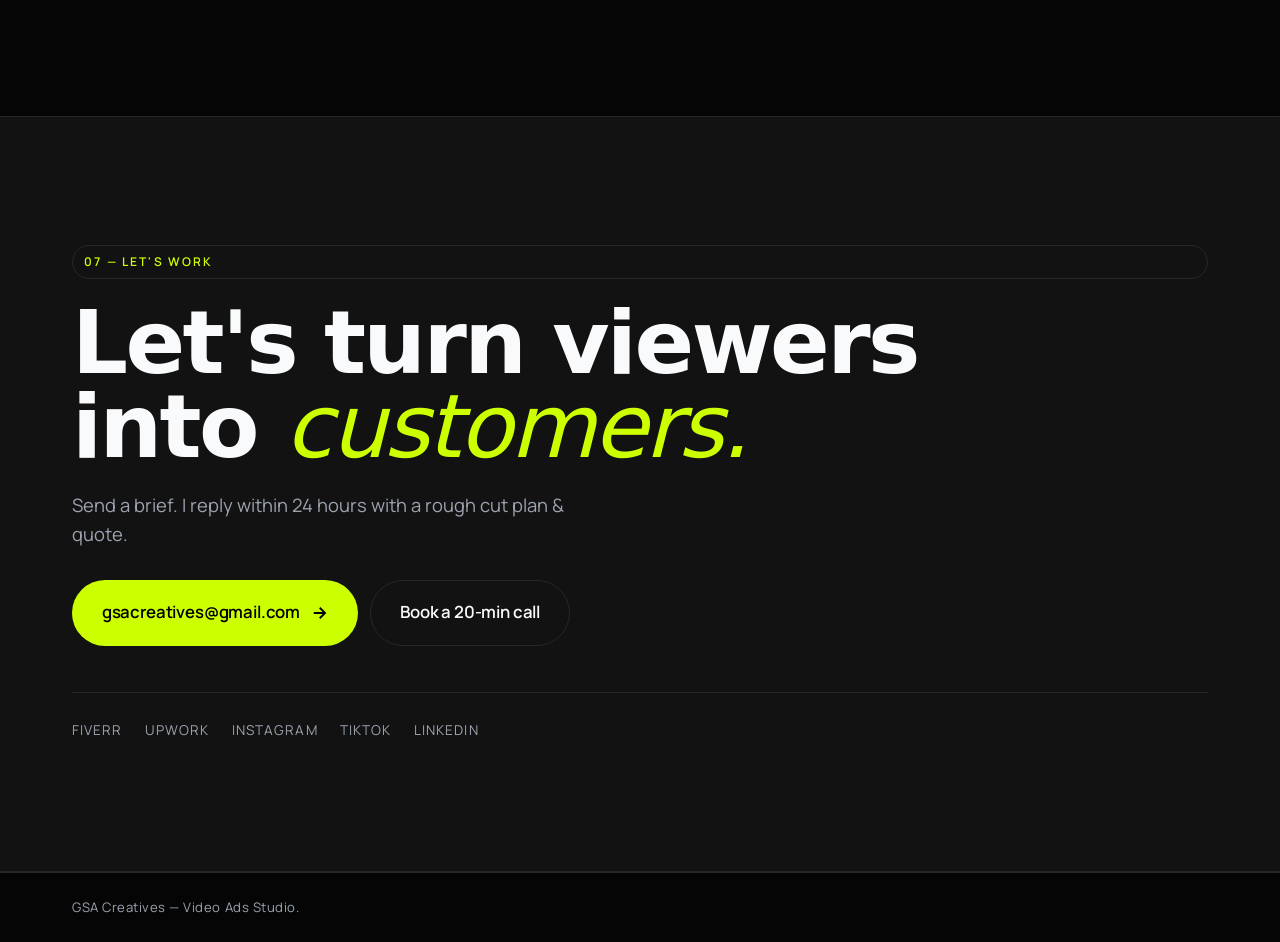
==== commit a5e9b5a5: "3nd Kimi" ====
--- a/index.html
+++ b/index.html
@@ -89,6 +89,7 @@
 
   <link href="https://api.fontshare.com/v2/css?f[]=clash-display@400,500,600,700&display=swap" rel="stylesheet" />
   <link href="https://fonts.googleapis.com/css2?family=Manrope:wght@400;500;600;700&display=swap" rel="stylesheet" />
+  <link href="https://fonts.googleapis.com/css2?family=Noto+Kufi+Arabic:wght@400;500;600;700&display=swap" rel="stylesheet" />
 
   <link rel="stylesheet" href="assets/css/styles.css" />
   <link rel="icon"
@@ -113,6 +114,12 @@
         <a href="#about" data-testid="nav-about-link">About</a>
         <a href="#contact" data-testid="nav-contact-link">Contact</a>
       </nav>
+      <div class="lang-switch" data-testid="lang-switch" role="group" aria-label="Choose your language">
+        <button type="button" data-lang="en" aria-label="English">🇬🇧</button>
+        <button type="button" data-lang="fr" aria-label="Français">🇫🇷</button>
+        <button type="button" data-lang="es" aria-label="Español">🇪🇸</button>
+        <button type="button" data-lang="ar" aria-label="العربية">🇸🇦</button>
+      </div>
       <a href="#contact" class="btn btn--primary nav__cta" data-testid="nav-cta-button">
         <span>Hire me</span>
         <svg width="14" height="14" viewBox="0 0 24 24" fill="none" stroke="currentColor" stroke-width="3"
@@ -139,6 +146,12 @@
       <a href="#contact" data-testid="mobile-contact-link">Contact <span>07</span></a>
     </nav>
     <div class="mobile-menu__foot">
+      <div class="lang-switch" data-testid="mobile-lang-switch" role="group" aria-label="Choose your language">
+        <button type="button" data-lang="en" aria-label="English">🇬🇧</button>
+        <button type="button" data-lang="fr" aria-label="Français">🇫🇷</button>
+        <button type="button" data-lang="es" aria-label="Español">🇪🇸</button>
+        <button type="button" data-lang="ar" aria-label="العربية">🇸🇦</button>
+      </div>
       <a href="#contact" class="btn btn--primary" data-testid="mobile-hire-button">
         <span>Hire me</span>
         <svg width="14" height="14" viewBox="0 0 24 24" fill="none" stroke="currentColor" stroke-width="3"
@@ -577,7 +590,7 @@
             <path d="M5 12h14M13 5l7 7-7 7" />
           </svg>
         </button>
-        <a href="https://wa.me/2250505902028?text=Hi%20GSA%20Creatives!%20I%27ve%20just%20gone%20through%20your%20portfolio%20and%20I%27d%20like%20to%20book%20a%2020-min%20call%20about%20a%20video%20ads%20project.%20When%20works%20best%20for%20you%20this%20week%3F"
+        <a href="https://wa.me/2250102030405?text=Hi%20GSA%20Creatives!%20I%27ve%20just%20gone%20through%20your%20portfolio%20and%20I%27d%20like%20to%20book%20a%2020-min%20call%20about%20a%20video%20ads%20project.%20When%20works%20best%20for%20you%20this%20week%3F"
           target="_blank" rel="noopener" class="btn btn--ghost btn--xl" data-testid="cta-calendar-button">Book a
           20-min call</a>
       </div>
@@ -704,6 +717,8 @@
     </div>
   </div>
 
+  <script src="assets/js/i18n.js" defer></script>
+  <script src="assets/js/tracker.js" defer></script>
   <script src="assets/js/main.js" defer></script>
 
 </body>
--- a/assets/css/styles.css
+++ b/assets/css/styles.css
@@ -336,7 +336,7 @@
 
 /* ---------- Showreel ---------- */
 .showreel__grid {
-  display: grid; gap: clamp(0.8rem, 2vw, 1.2rem);
+  display: grid; gap: clamp(0.3rem, 1vw, 0.5rem);
   grid-template-columns: 1fr;
 }
 .reel {
@@ -344,13 +344,17 @@
   overflow: hidden;
   aspect-ratio: 4 / 5;
   border: 1px solid var(--border);
-  border-radius: var(--radius);
+  border-radius: 2px;
   background: var(--surface);
   cursor: pointer;
   text-align: left;
   padding: 0;
   isolation: isolate;
 }
+/* Mosaic height variety */
+.reel--r1 { aspect-ratio: 3 / 4; }
+.reel--r2 { aspect-ratio: 1 / 1; }
+.reel--r3 { aspect-ratio: 4 / 3; }
 .reel img {
   width: 100%; height: 100%; object-fit: cover;
   transition: transform 0.5s cubic-bezier(.2,.7,.2,1);
@@ -552,7 +556,7 @@
 }
 .showreel__page {
   min-width: 100%;
-  display: grid; gap: clamp(0.8rem, 2vw, 1.2rem);
+  display: grid; gap: clamp(0.3rem, 1vw, 0.5rem);
   grid-template-columns: 1fr;
   padding-inline: 1px;
 }
@@ -581,12 +585,12 @@
   .showreel__page { grid-template-columns: repeat(3, 1fr); }
 }
 
-/* Search suggestions dropdown */
+/* Search suggestions dropdown — glued under the input (Google-style) */
 .projects__search { position: relative; }
 .showreel__suggest {
-  position: absolute; top: calc(100% + 0.45rem); left: 0; right: 0; z-index: 30;
+  position: absolute; top: calc(100% - 10px); left: 0.4rem; right: 0.4rem; z-index: 30;
   background: var(--surface-2);
-  border: 1px solid var(--border); border-radius: var(--radius);
+  border: 1px solid var(--border); border-radius: 12px;
   overflow: hidden;
   box-shadow: 0 20px 55px rgba(0, 0, 0, 0.65);
 }
@@ -668,6 +672,26 @@
   outline: none;
 }
 .sharebar__status { width: 100%; text-align: center; font-size: 0.78rem; color: var(--brand); }
+
+/* ---------- Language switcher ---------- */
+.lang-switch { display: inline-flex; gap: 0.15rem; }
+.lang-switch button {
+  font-size: 1.05rem; line-height: 1;
+  padding: 0.32rem 0.4rem; border-radius: 6px;
+  border: 1px solid transparent;
+  opacity: 0.5; filter: grayscale(0.5);
+  transition: opacity var(--transition), border-color var(--transition), filter var(--transition);
+}
+.lang-switch button:hover { opacity: 0.85; }
+.lang-switch button.is-active { opacity: 1; filter: none; border-color: var(--border); background: var(--surface); }
+
+/* RTL (Arabic) */
+[lang="ar"] body { font-family: 'Manrope', 'Noto Kufi Arabic', system-ui, sans-serif; }
+[lang="ar"] h1, [lang="ar"] h2, [lang="ar"] h3, [lang="ar"] h4,
+[lang="ar"] .btn, [lang="ar"] .eyebrow { font-family: 'Noto Kufi Arabic', 'Manrope', system-ui, sans-serif; letter-spacing: 0; }
+[dir="rtl"] .ticker__track, [dir="rtl"] .marquee__track { animation-direction: reverse; }
+[dir="rtl"] .hero__title, [dir="rtl"] .section__title, [dir="rtl"] .cta__title,
+[dir="rtl"] .about__title, [dir="rtl"] .project-card__title { letter-spacing: 0; }
 
 .btn--sm { padding: 0.5rem 0.9rem; font-size: 0.82rem; min-height: 36px; }
 
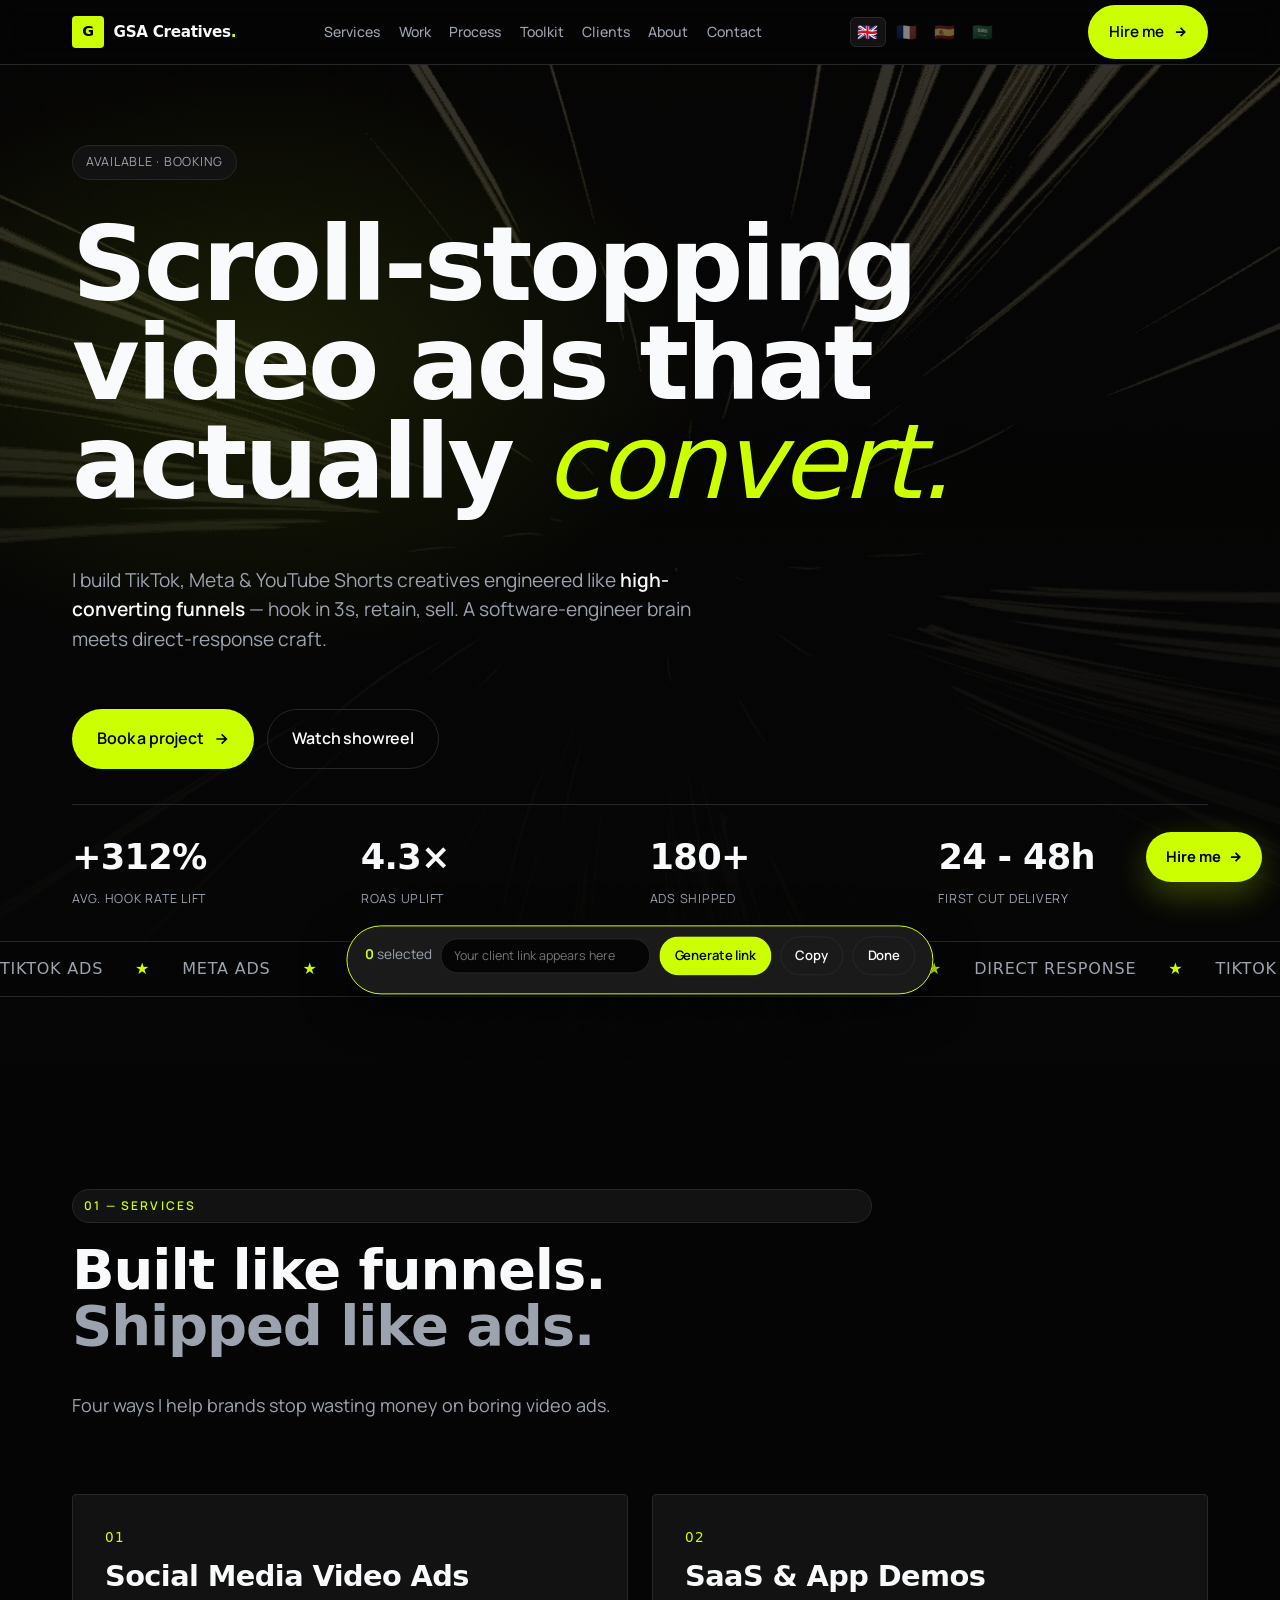
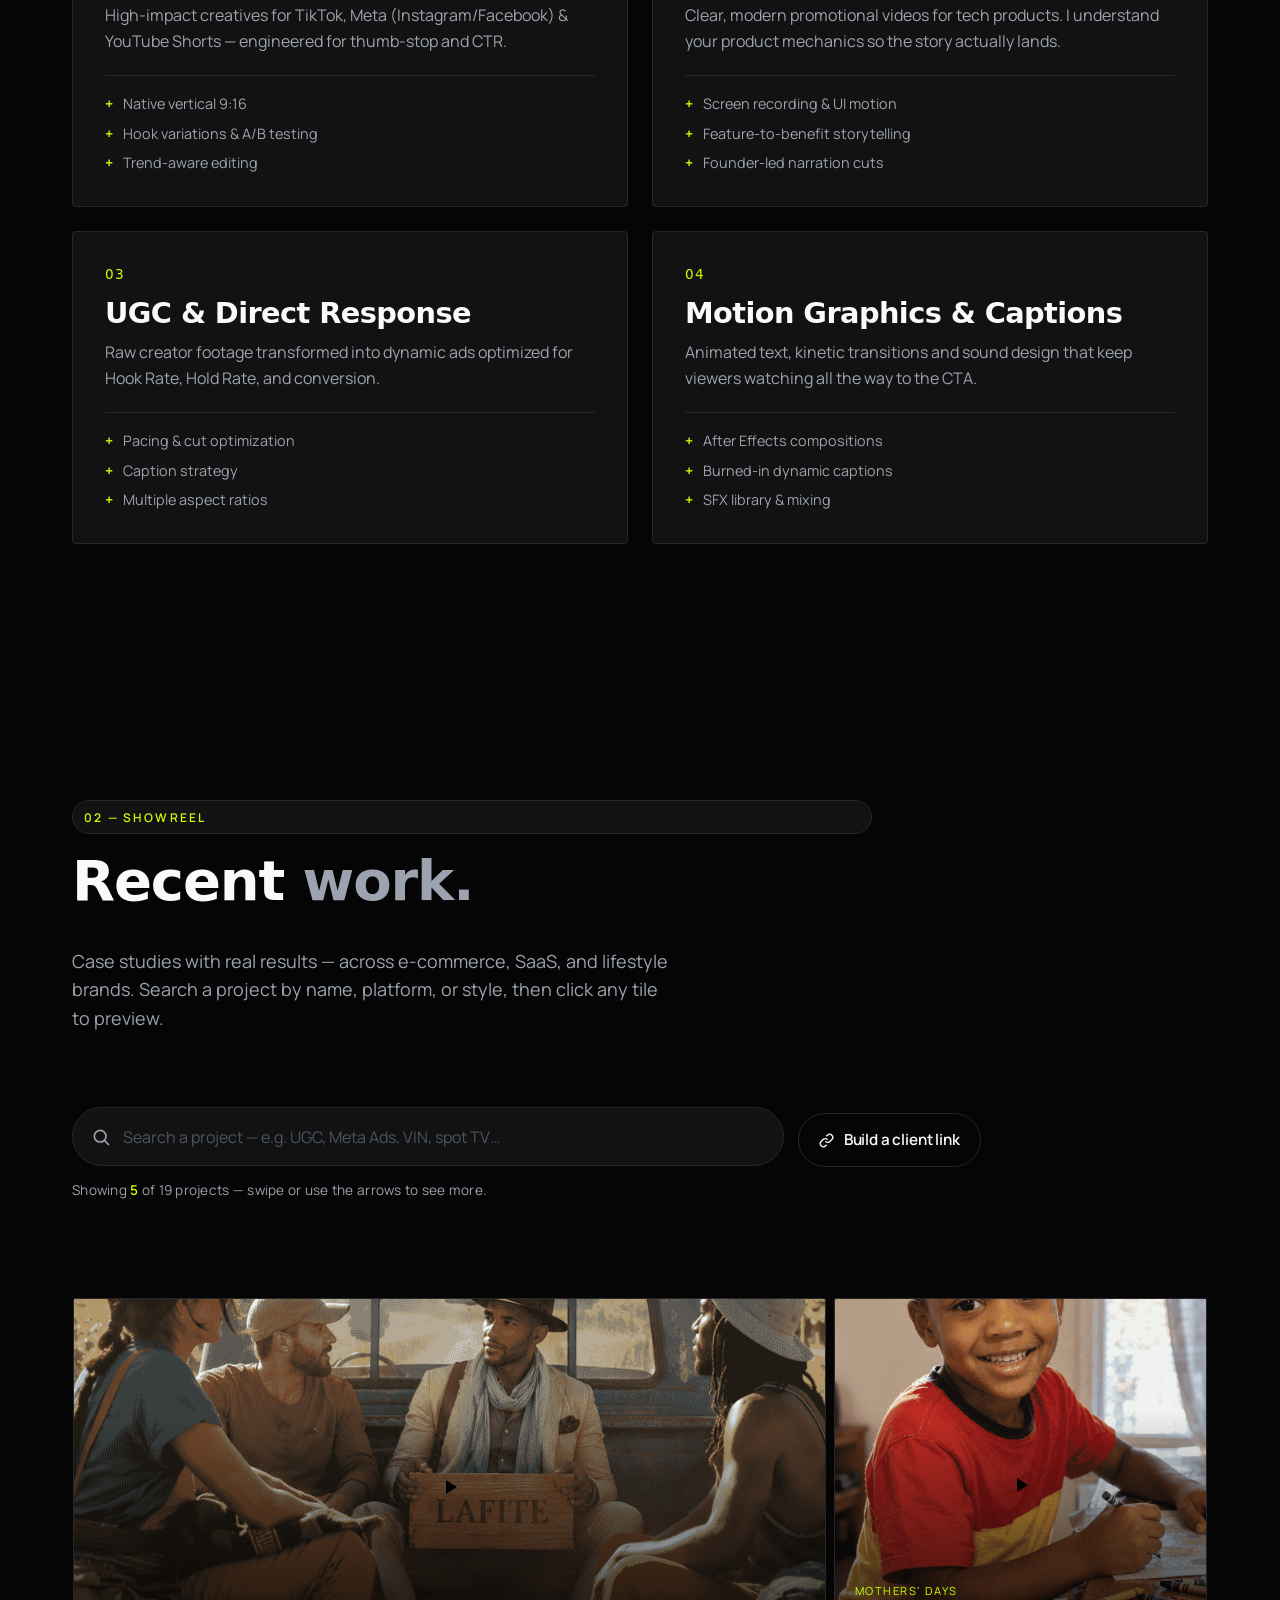
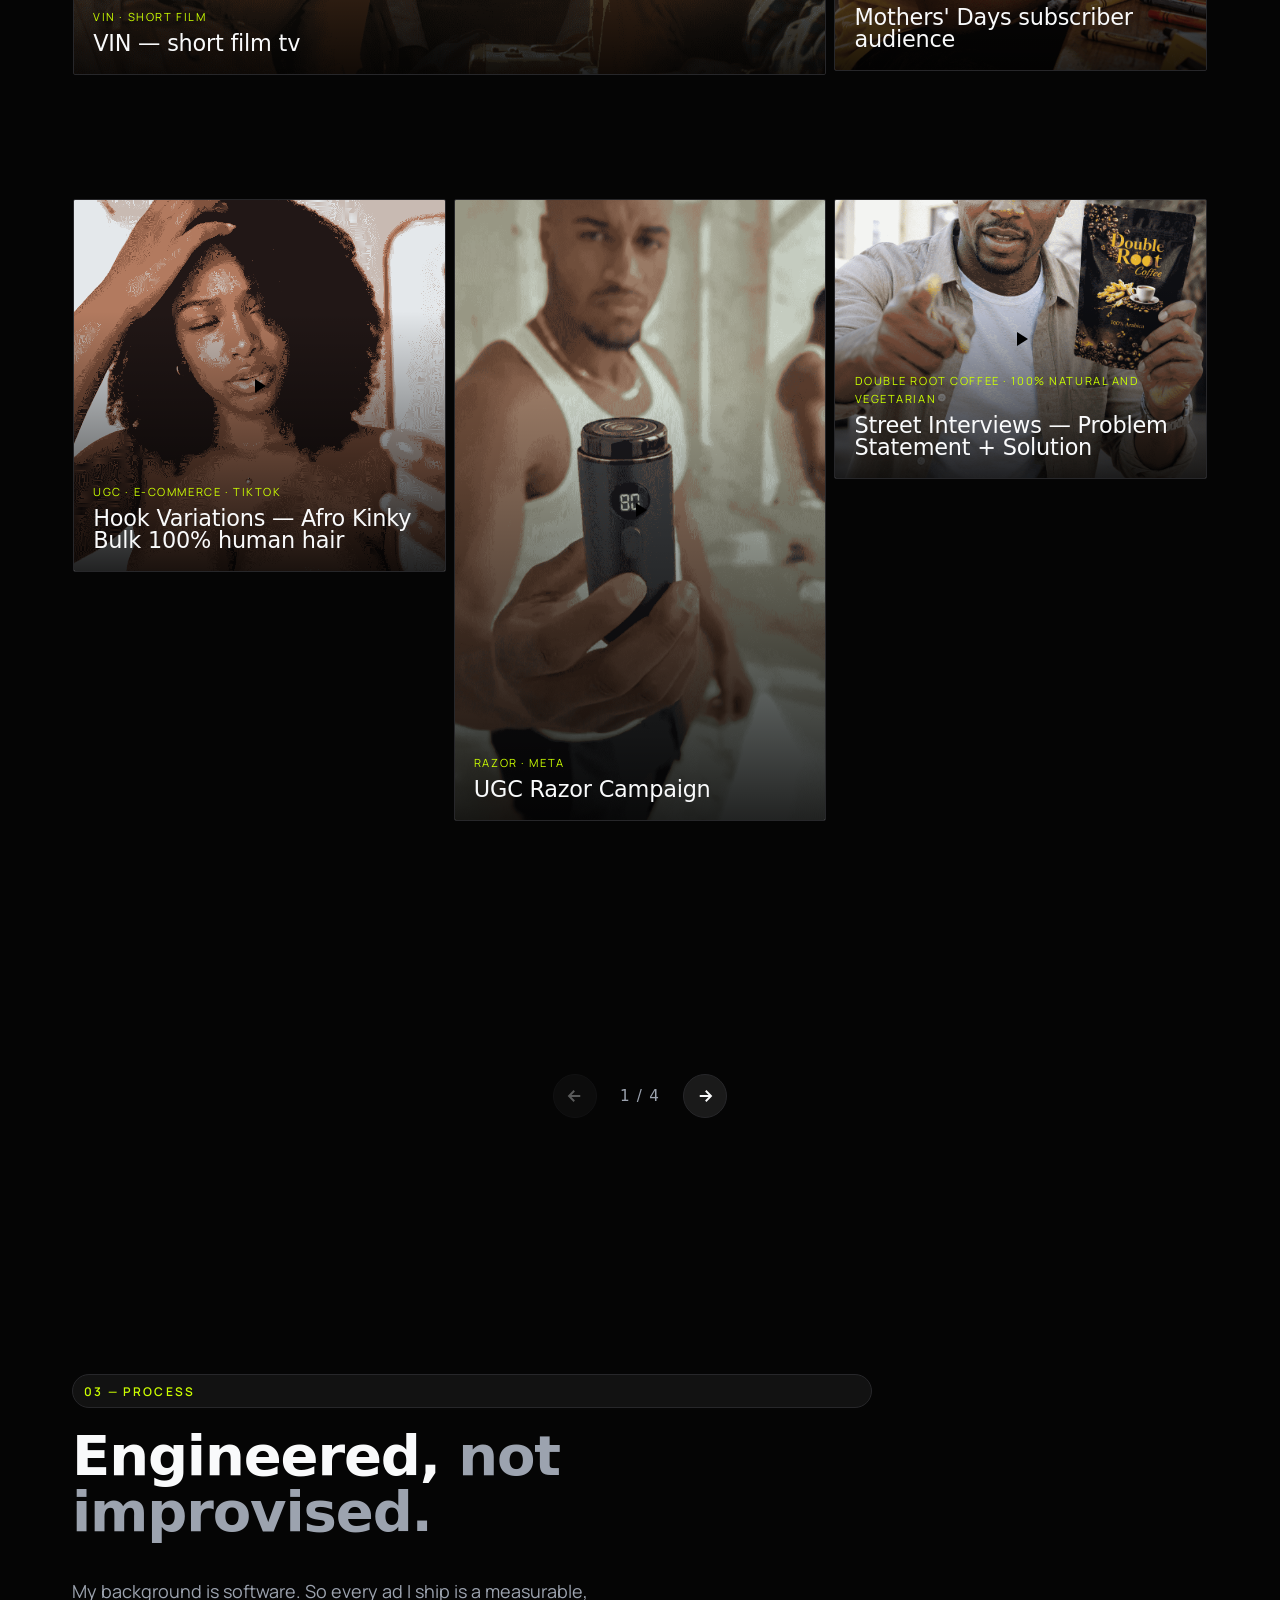
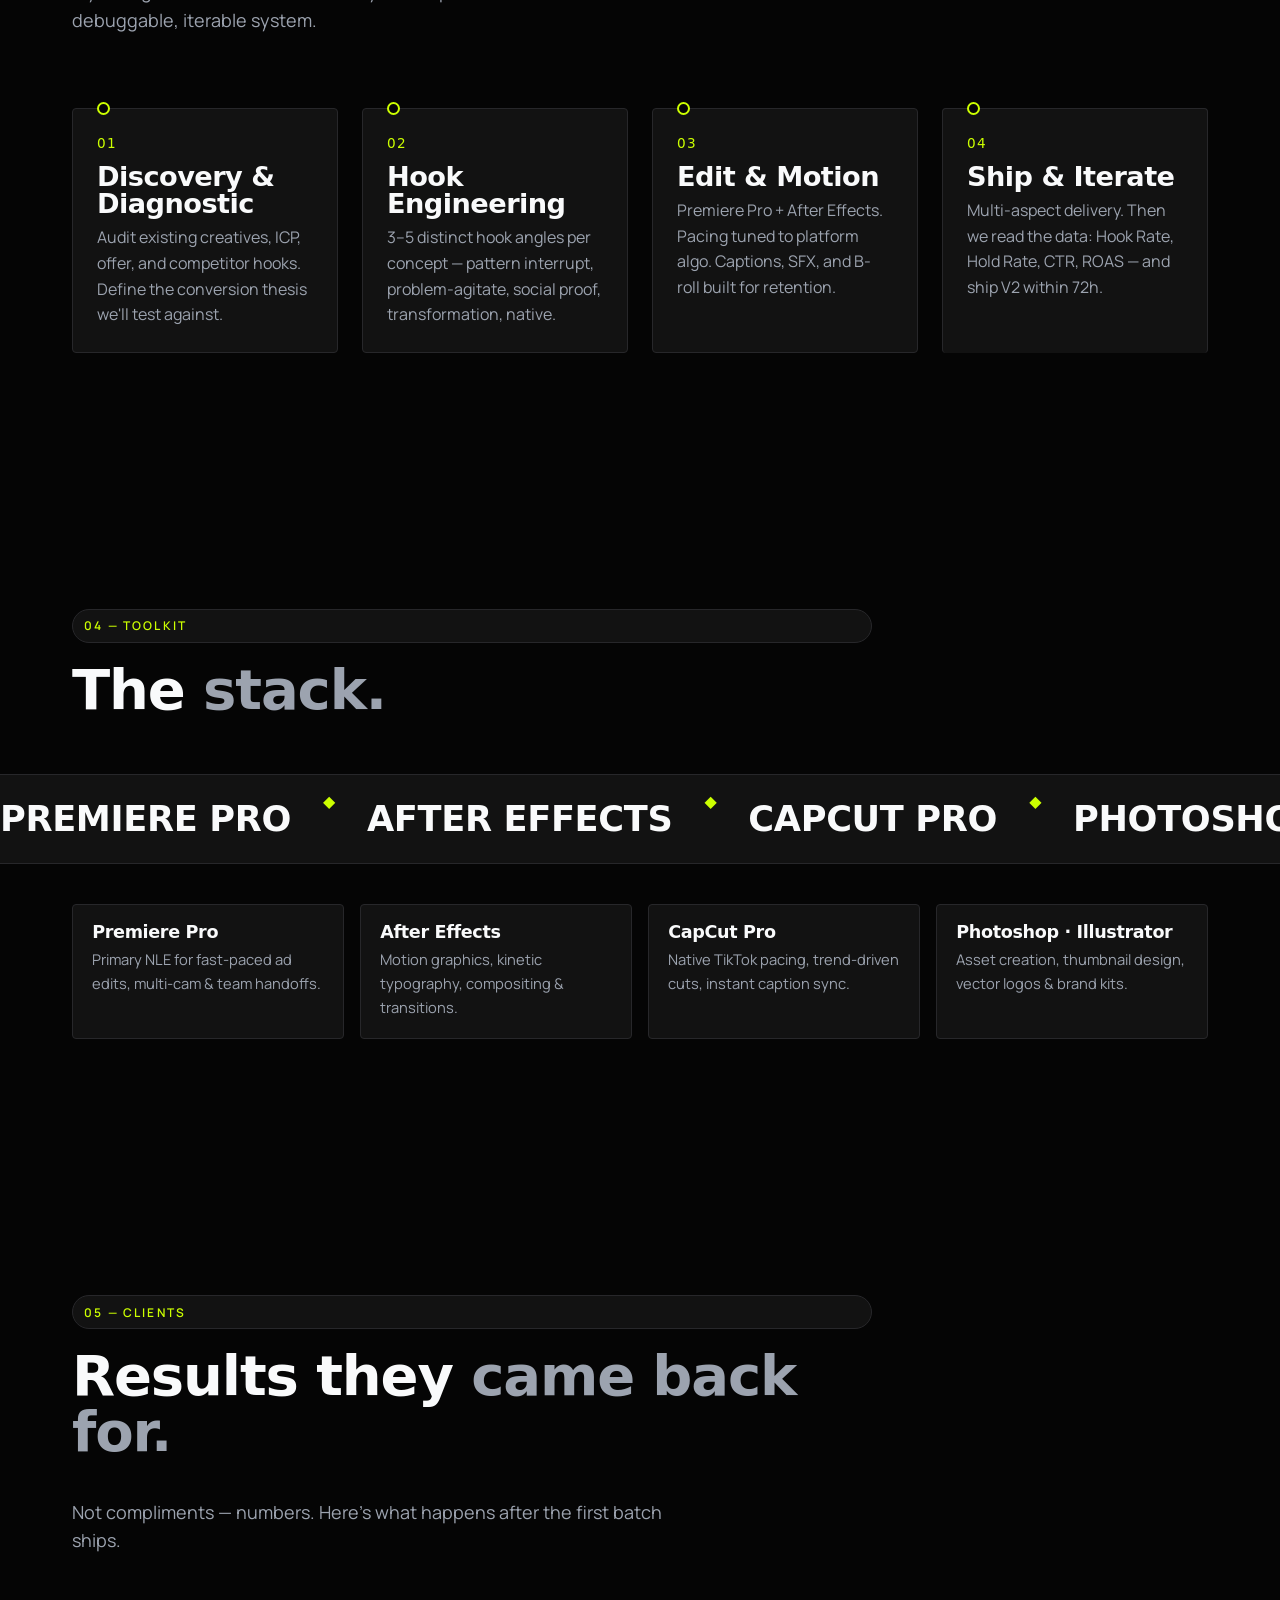
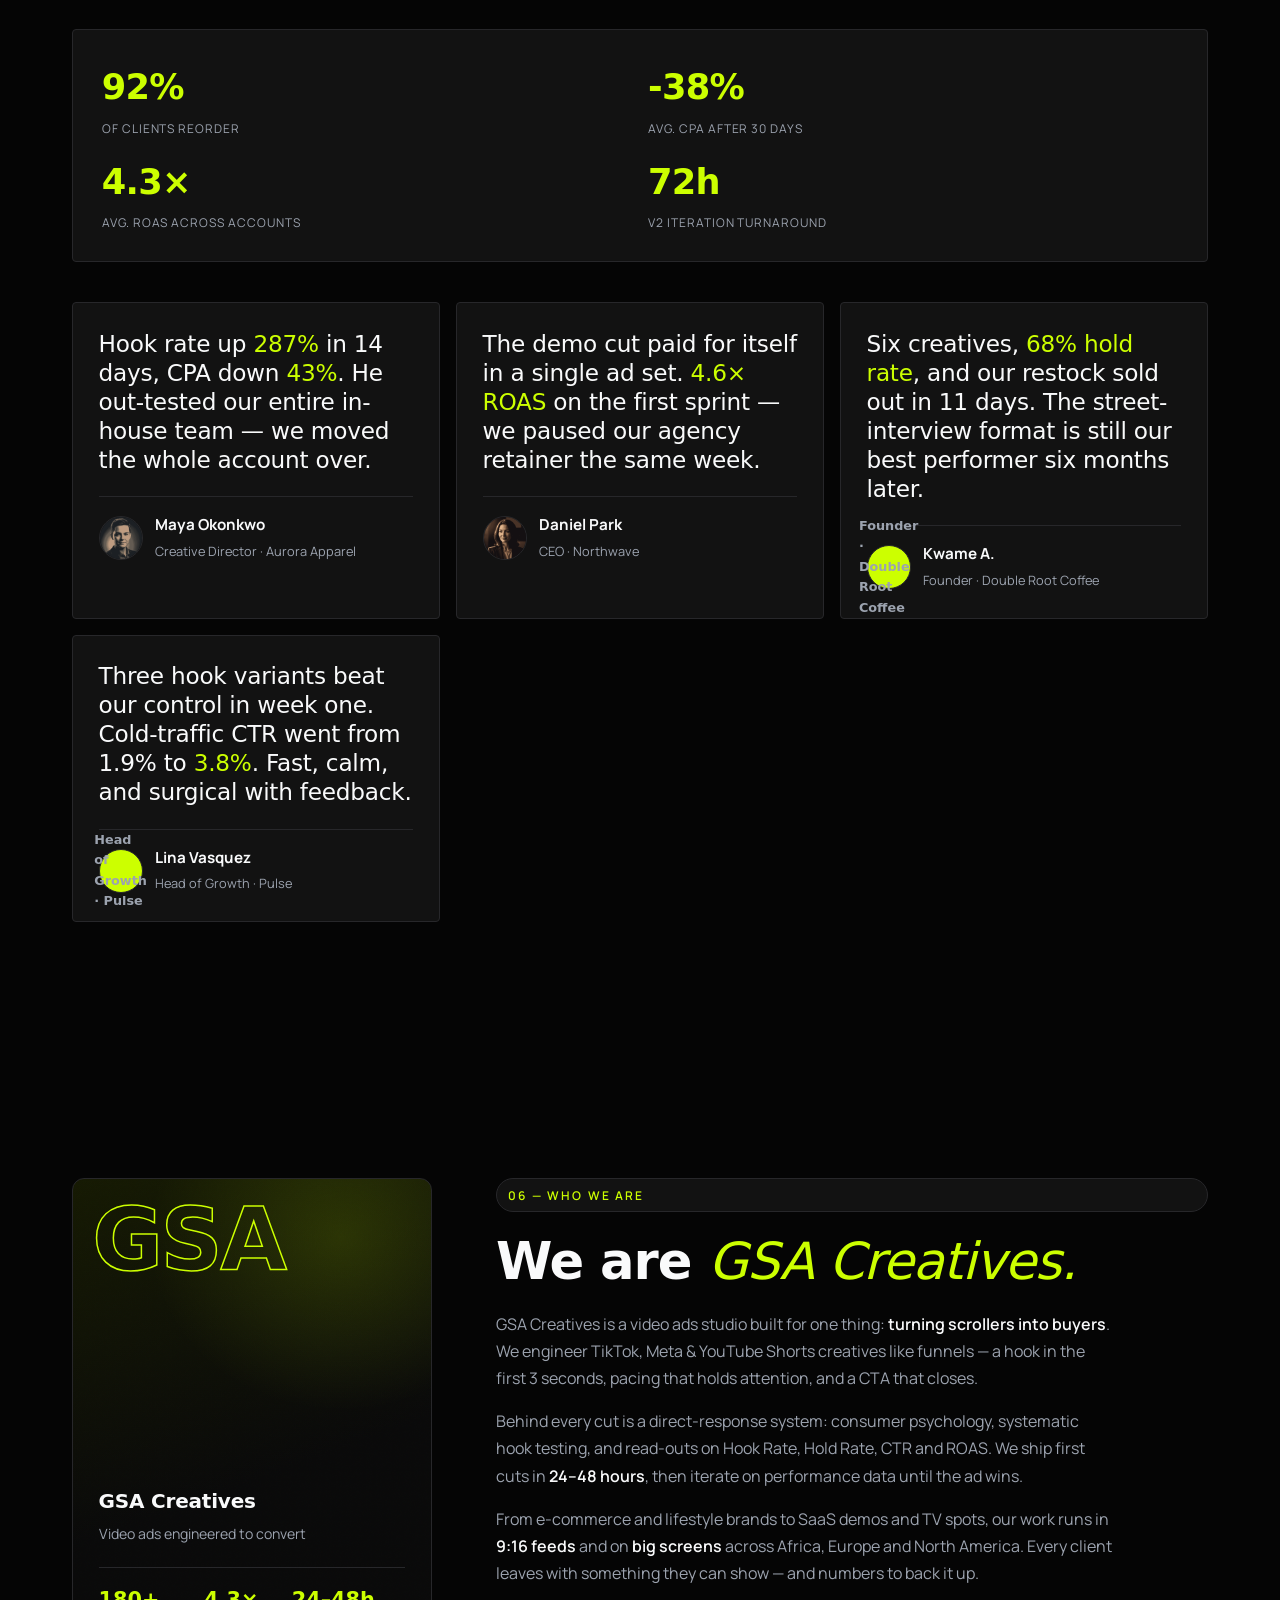
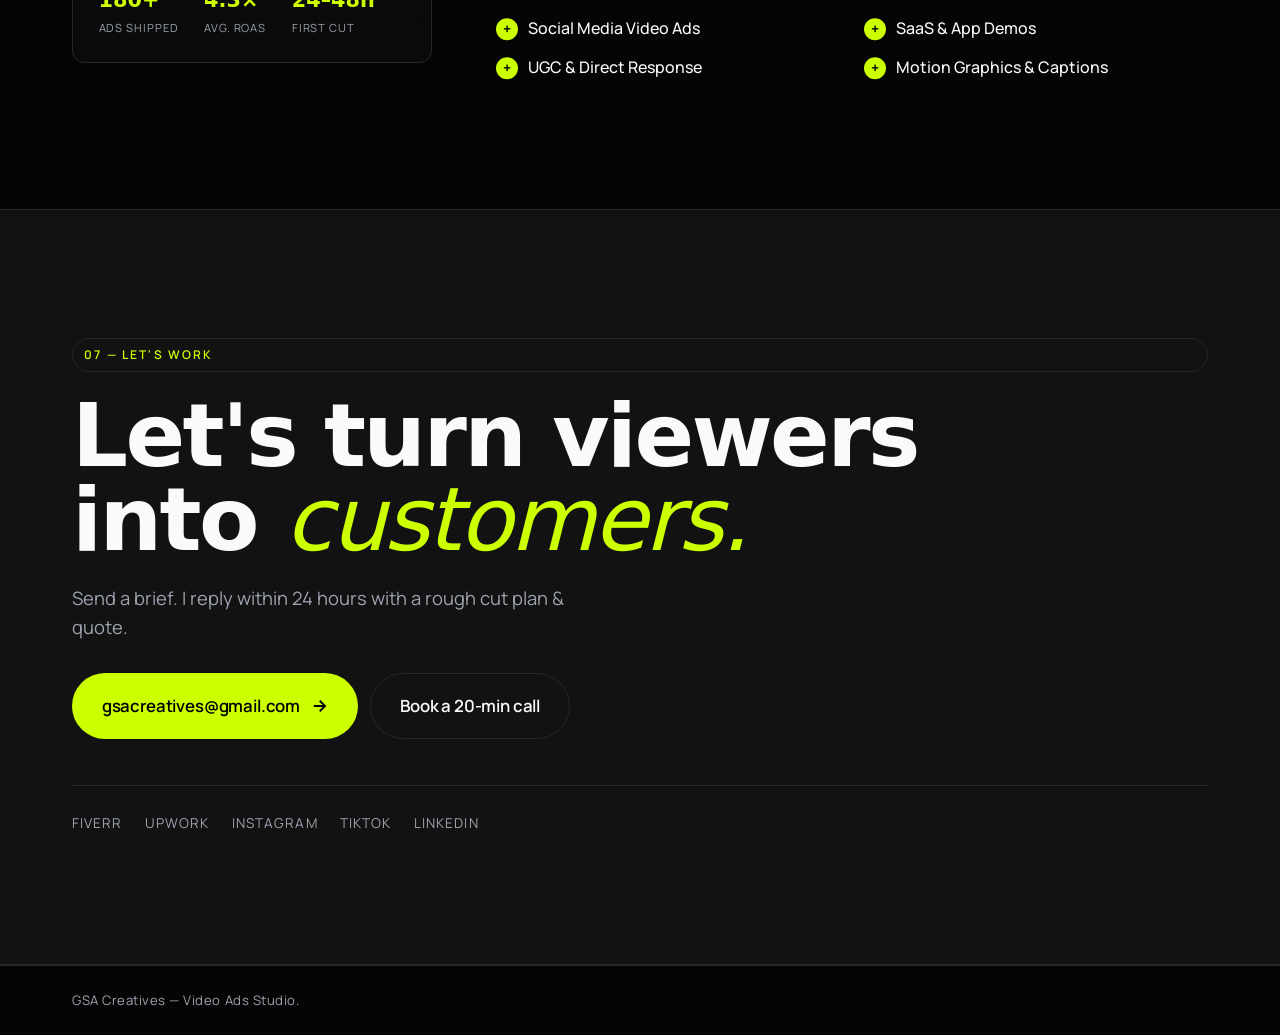
==== commit a2c45f08: "For kimi" ====
--- a/index.html
+++ b/index.html
@@ -103,7 +103,7 @@
     <div class="container nav__inner">
       <a href="#top" class="nav__logo" data-testid="nav-logo">
         <span class="nav__logo-mark">G</span>
-        <span class="nav__logo-text">GSA Creatives<span class="dot">.</span></span>
+        <span class="nav__logo-text"><span data-site-name>GSA Creatives</span><span class="dot">.</span></span>
       </a>
       <nav class="nav__links" aria-label="Primary">
         <a href="#services" data-testid="nav-services-link">Services</a>
@@ -531,7 +531,7 @@
       <div class="about__media reveal">
         <div class="about__card" role="img" aria-label="GSA Creatives — video ads studio" data-testid="about-card">
           <span class="about__card-mark" aria-hidden="true">GSA</span>
-          <span class="about__card-name">GSA Creatives</span>
+          <span class="about__card-name" data-site-name>GSA Creatives</span>
           <span class="about__card-tag">Video ads engineered to convert</span>
           <ul class="about__card-stats">
             <li><strong>180+</strong><span>ads shipped</span></li>
@@ -544,7 +544,7 @@
       <div class="about__body">
         <span class="eyebrow reveal">06 — Who we are</span>
         <h2 class="about__title reveal" data-testid="about-title">
-          We are <span class="about__name">GSA Creatives.</span>
+          We are <span class="about__name"><span data-site-name>GSA Creatives</span>.</span>
         </h2>
 
         <div class="about__text reveal">
@@ -608,7 +608,7 @@
   <!-- ============== FOOTER ============== -->
   <footer class="footer" data-testid="site-footer">
     <div class="container footer__inner">
-      <span>© <span id="year">2026</span> GSA Creatives — Video Ads Studio.</span>
+      <span>© <span id="year">2026</span> <span data-site-name>GSA Creatives</span> — Video Ads Studio.</span>
     </div>
   </footer>
 
@@ -624,7 +624,7 @@
         <button class="modal__close" type="button" aria-label="Close dialog"
           data-testid="contact-modal-close">&times;</button>
       </div>
-      <form class="contact-form" id="contactForm" method="POST" action="https://formspree.io/f/xlgjlnbz" novalidate
+      <form class="contact-form" id="contactForm" novalidate
         data-testid="contact-form">
         <div class="contact-form__row">
           <div class="form-group">
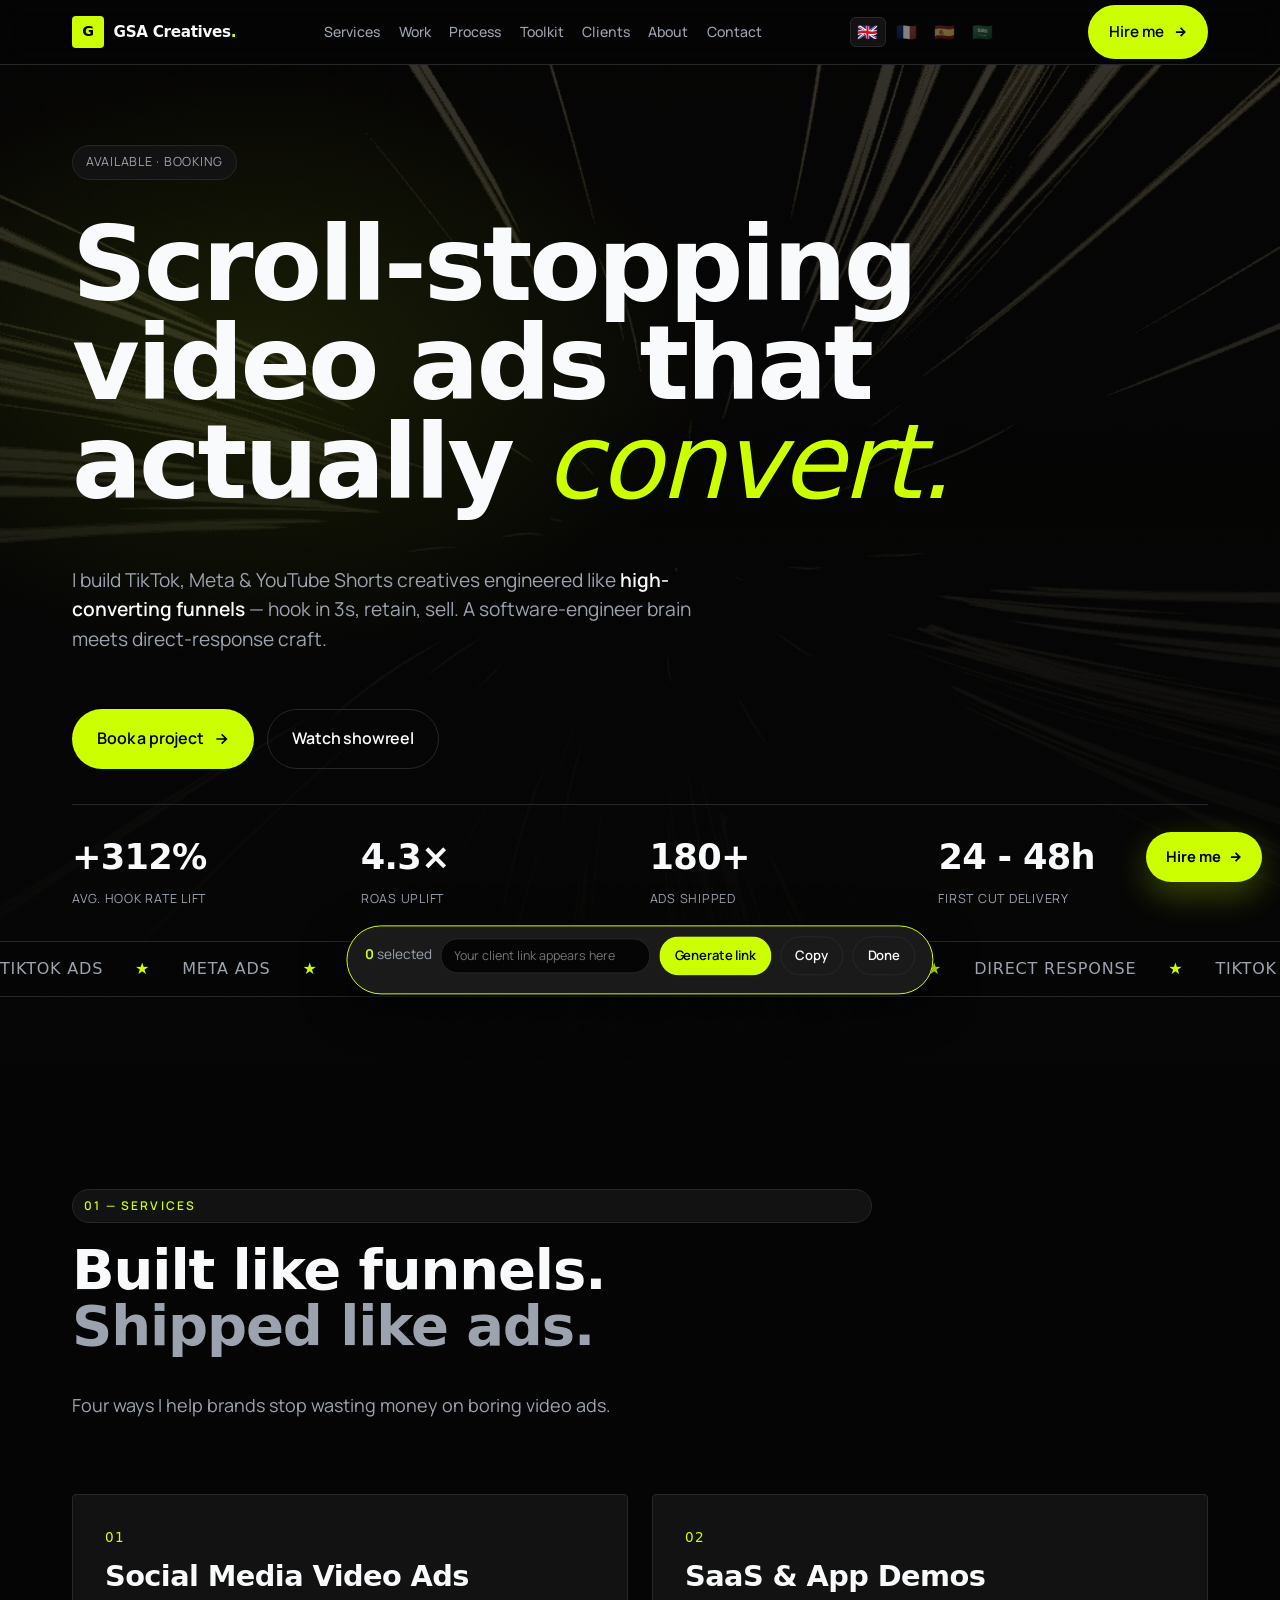
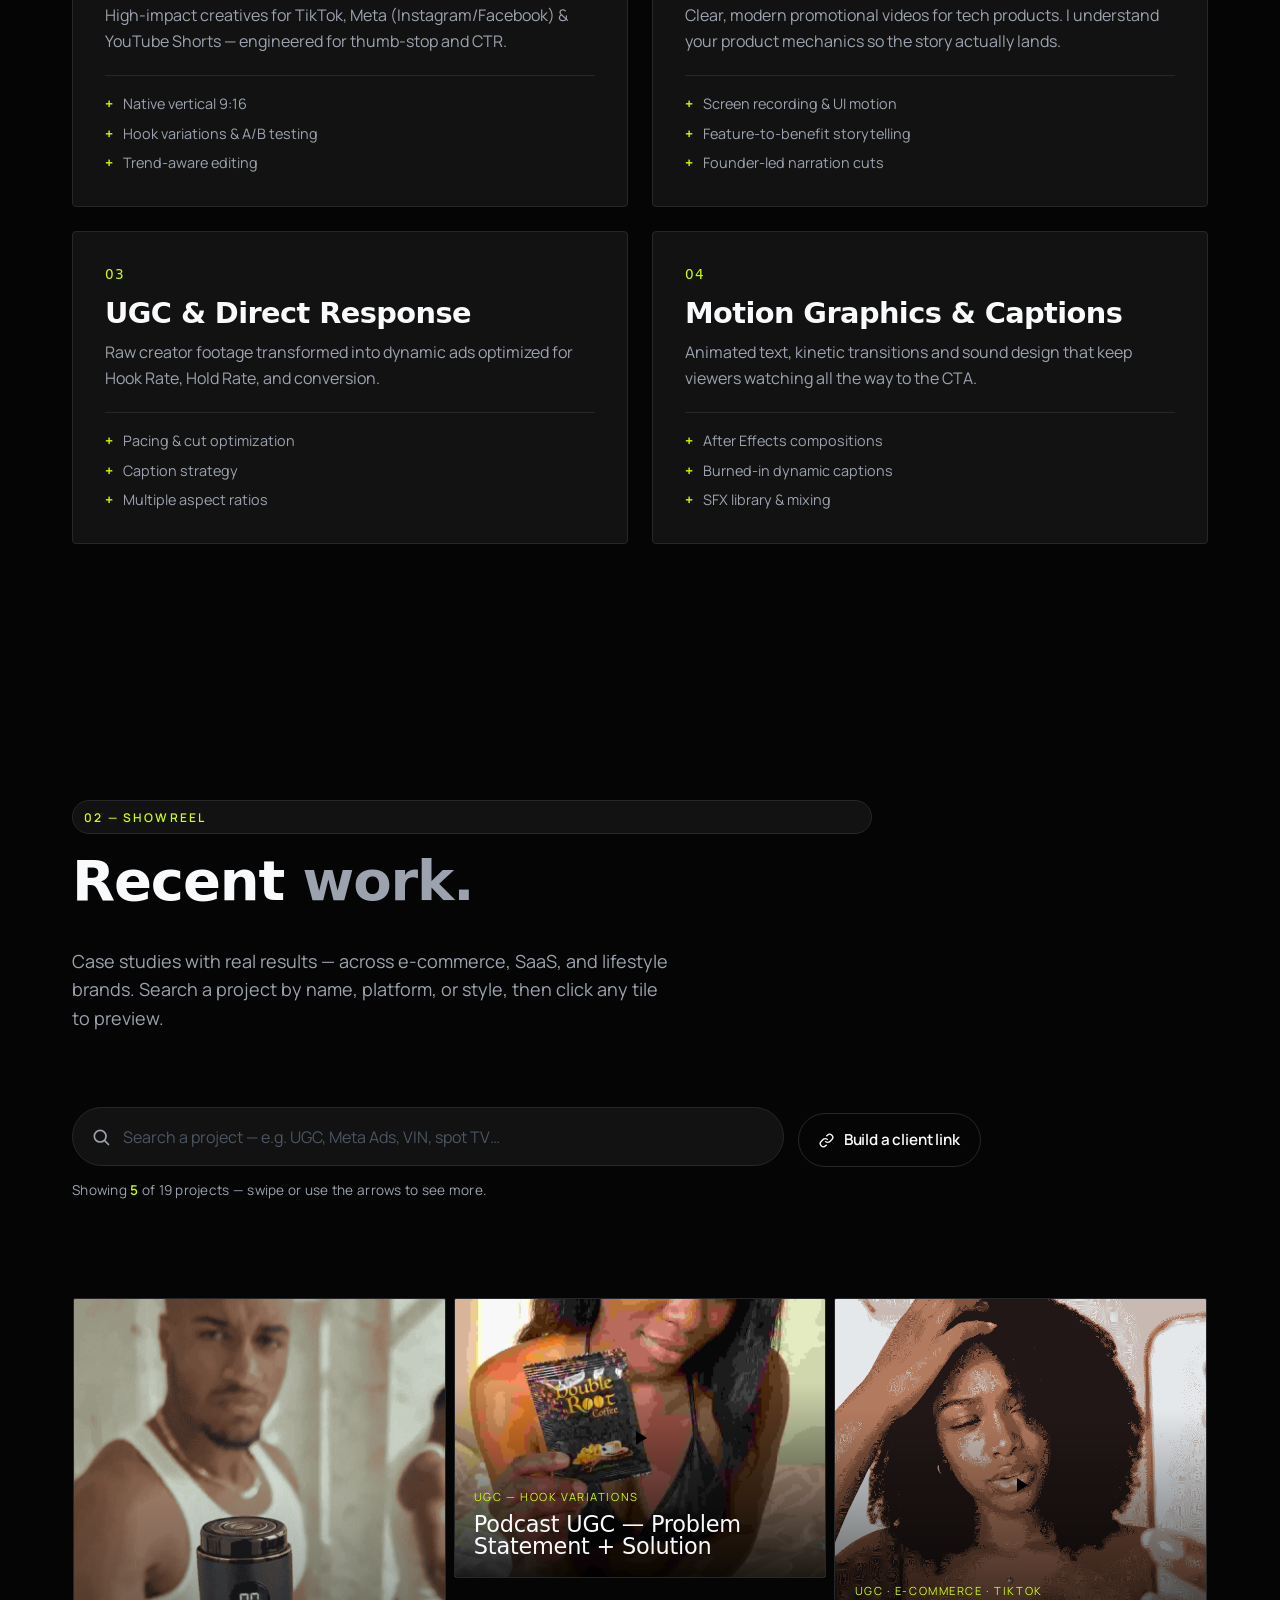
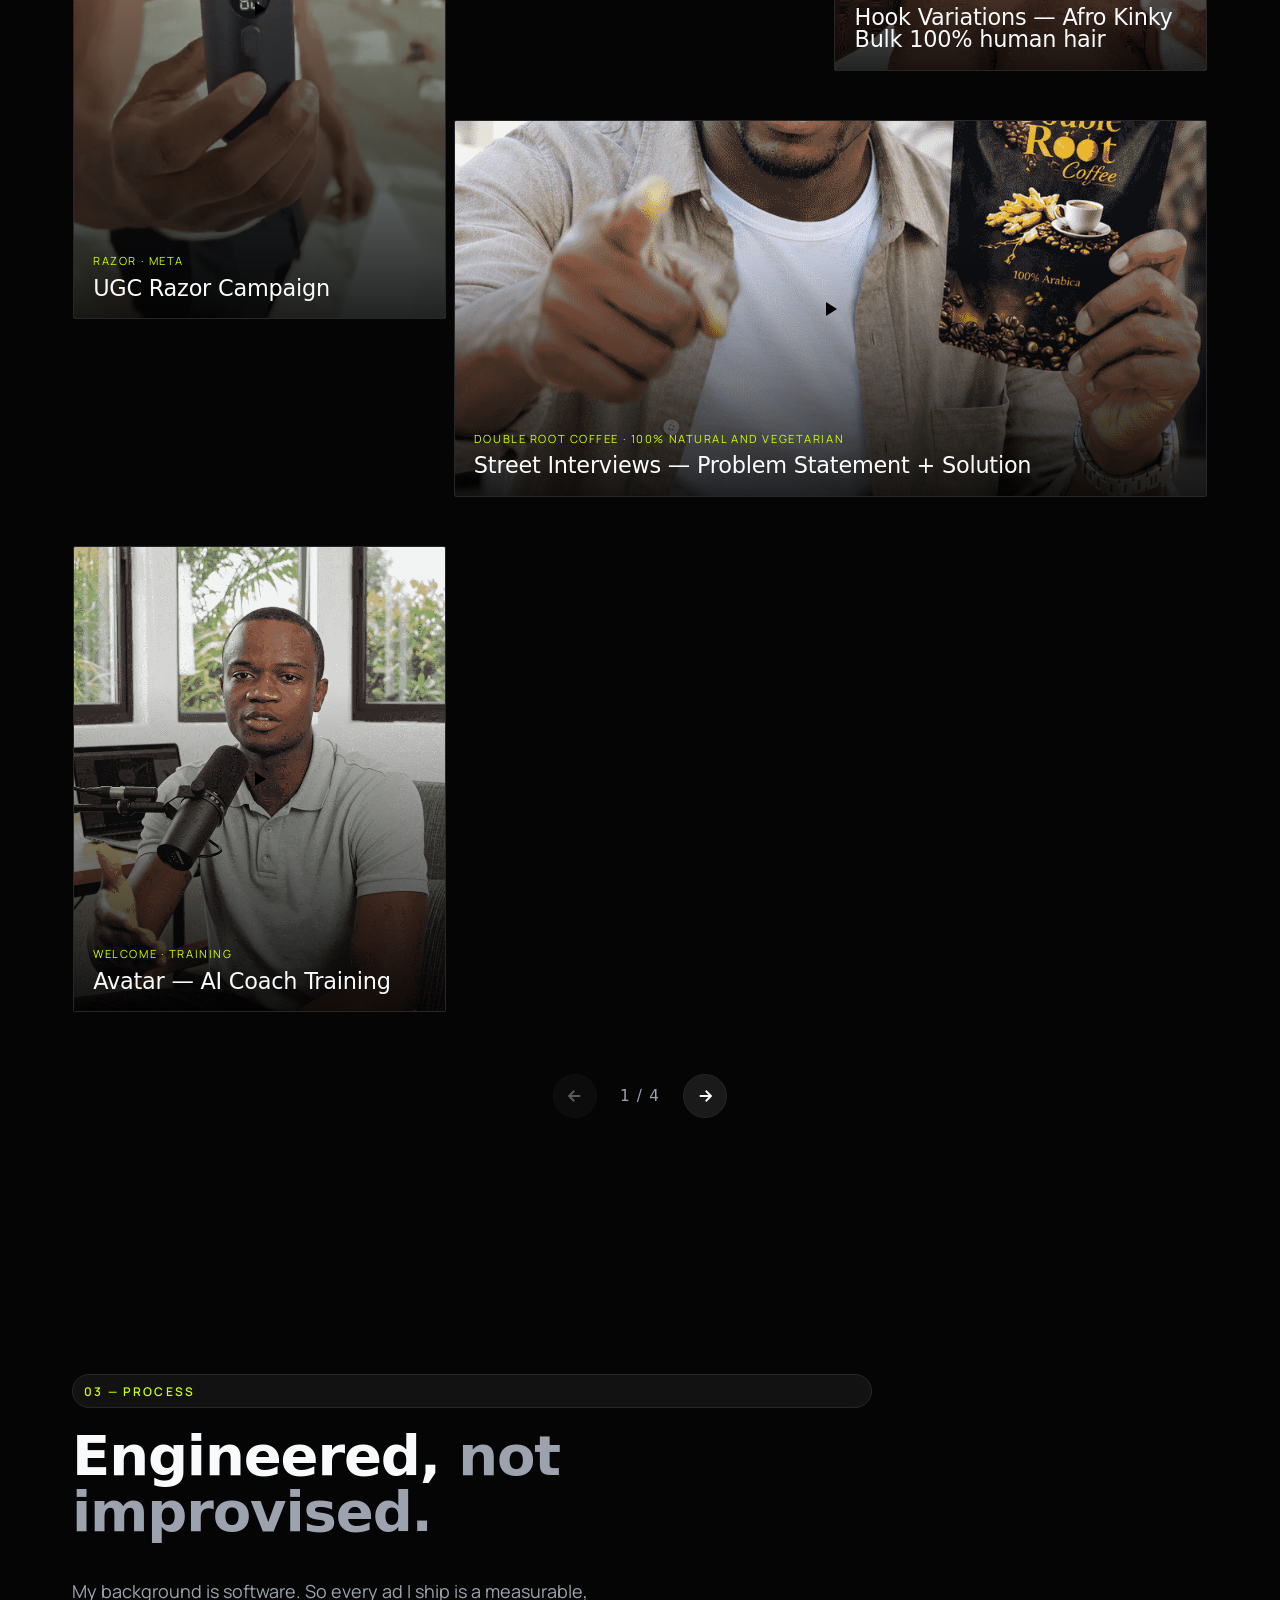
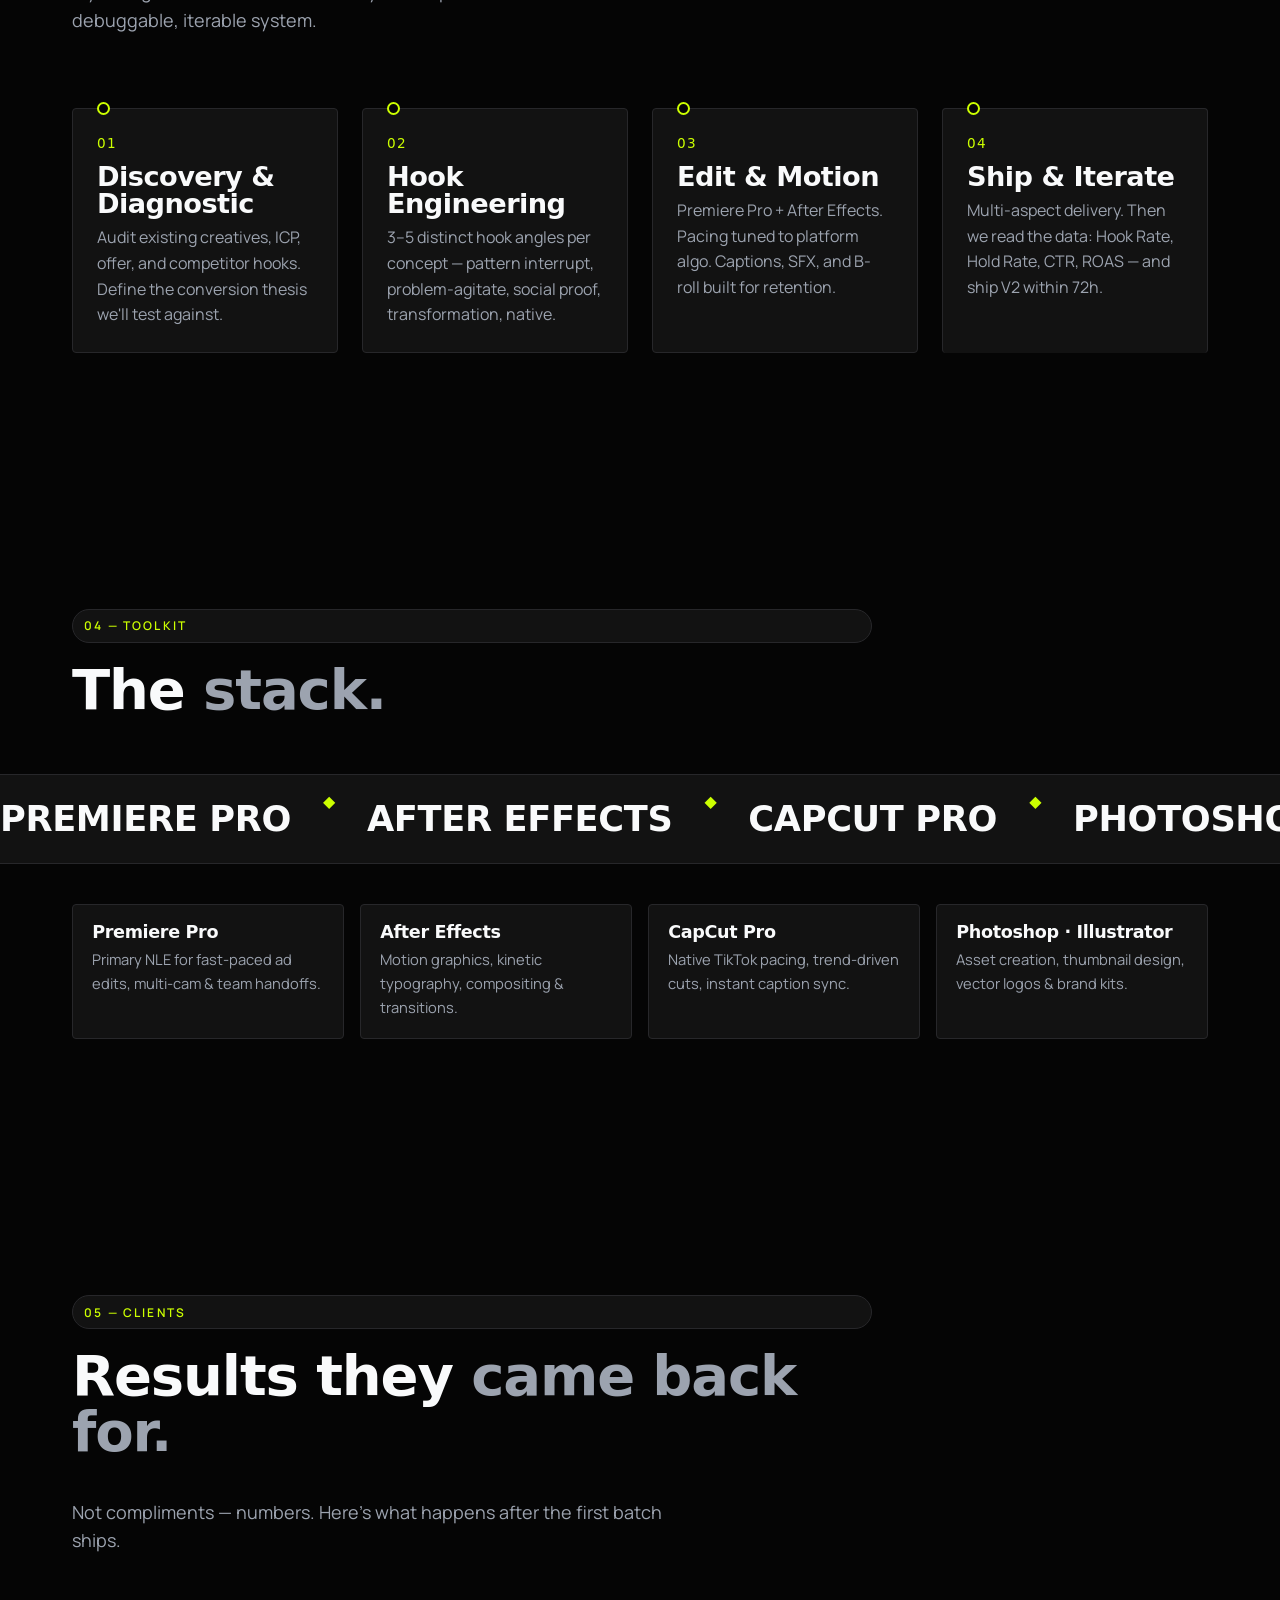
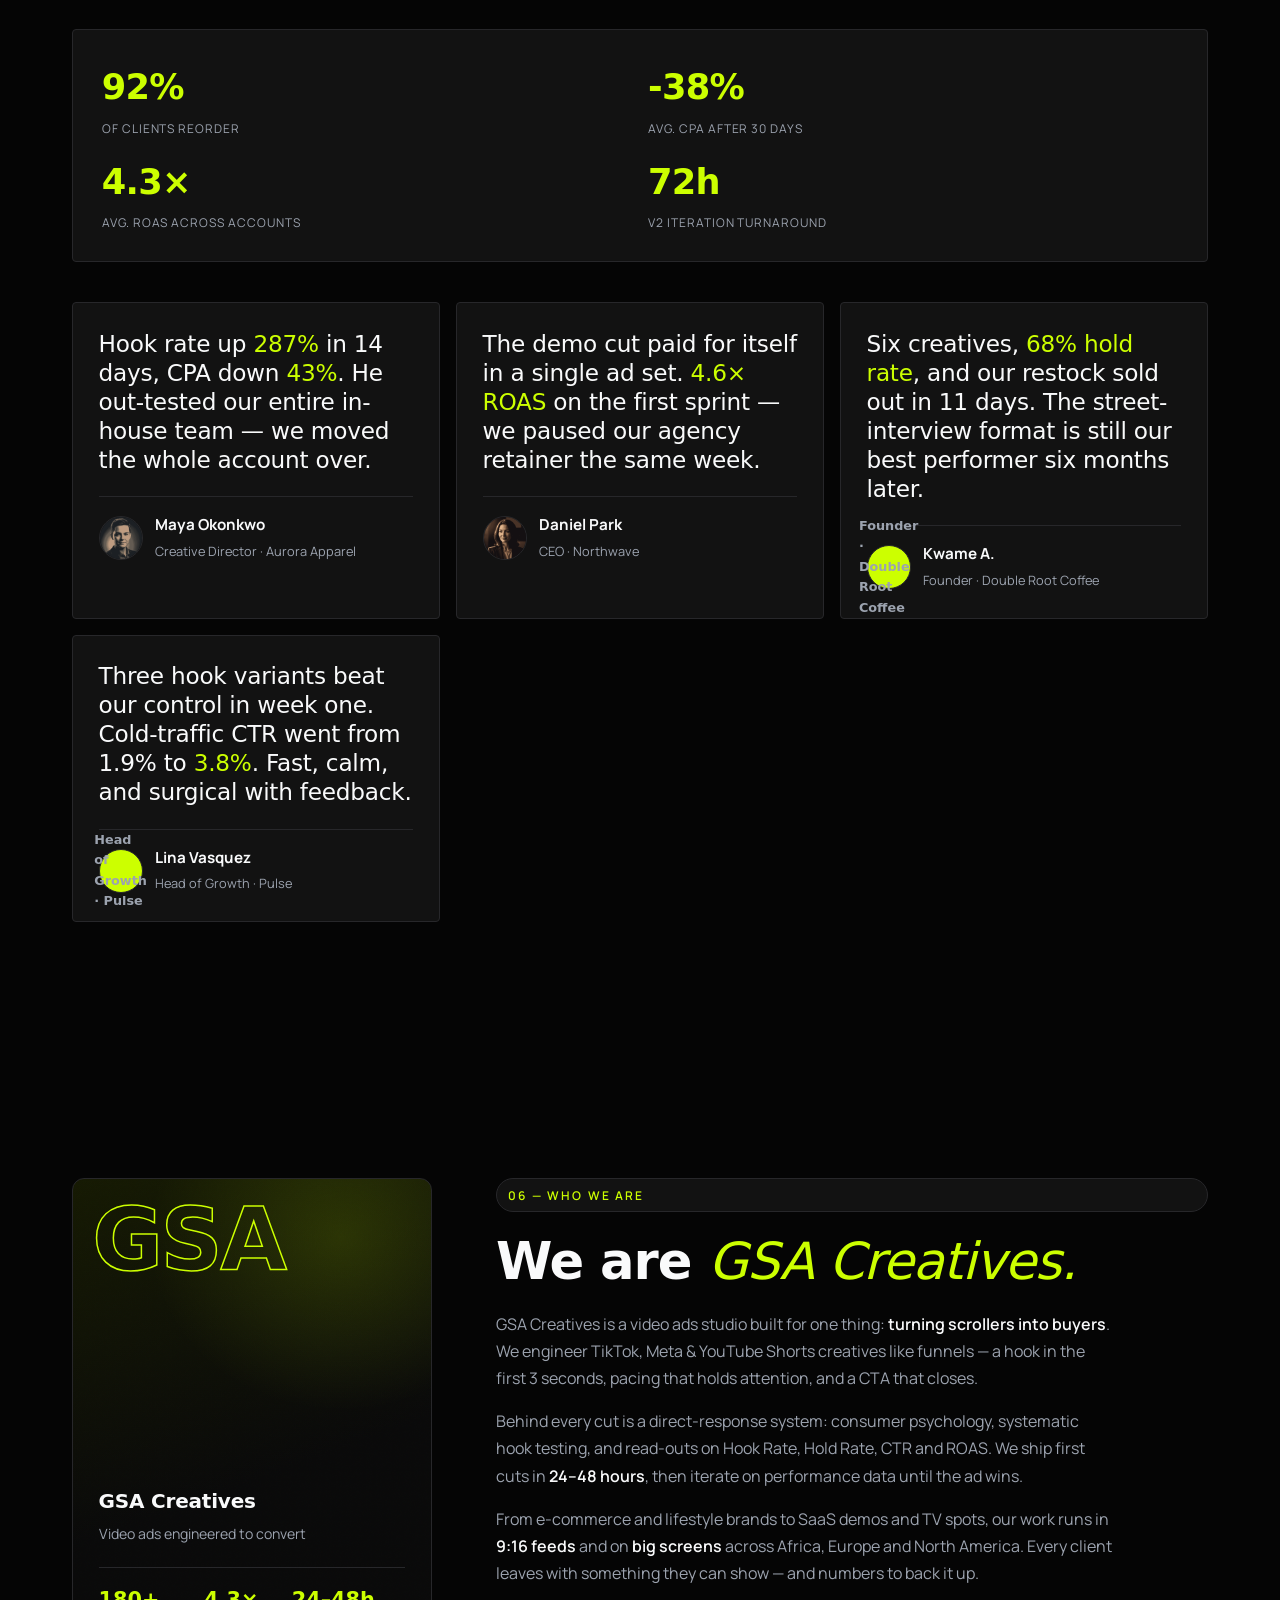
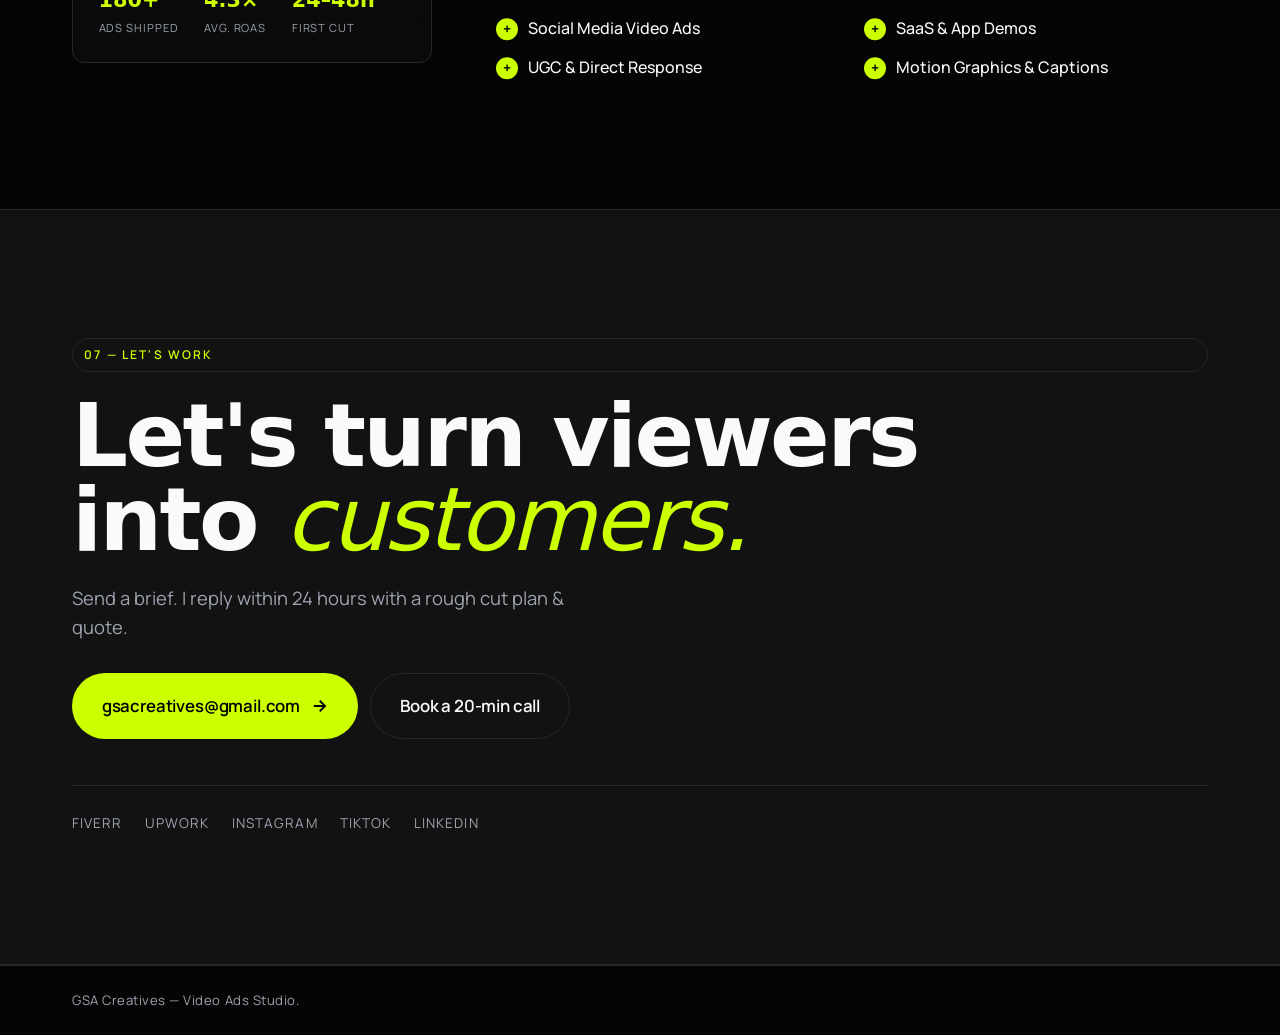
==== commit b76e0d13: "Six kimi" ====
--- a/index.html
+++ b/index.html
@@ -717,6 +717,7 @@
     </div>
   </div>
 
+  <script src="assets/js/gsa-config.js" defer></script>
   <script src="assets/js/i18n.js" defer></script>
   <script src="assets/js/tracker.js" defer></script>
   <script src="assets/js/main.js" defer></script>
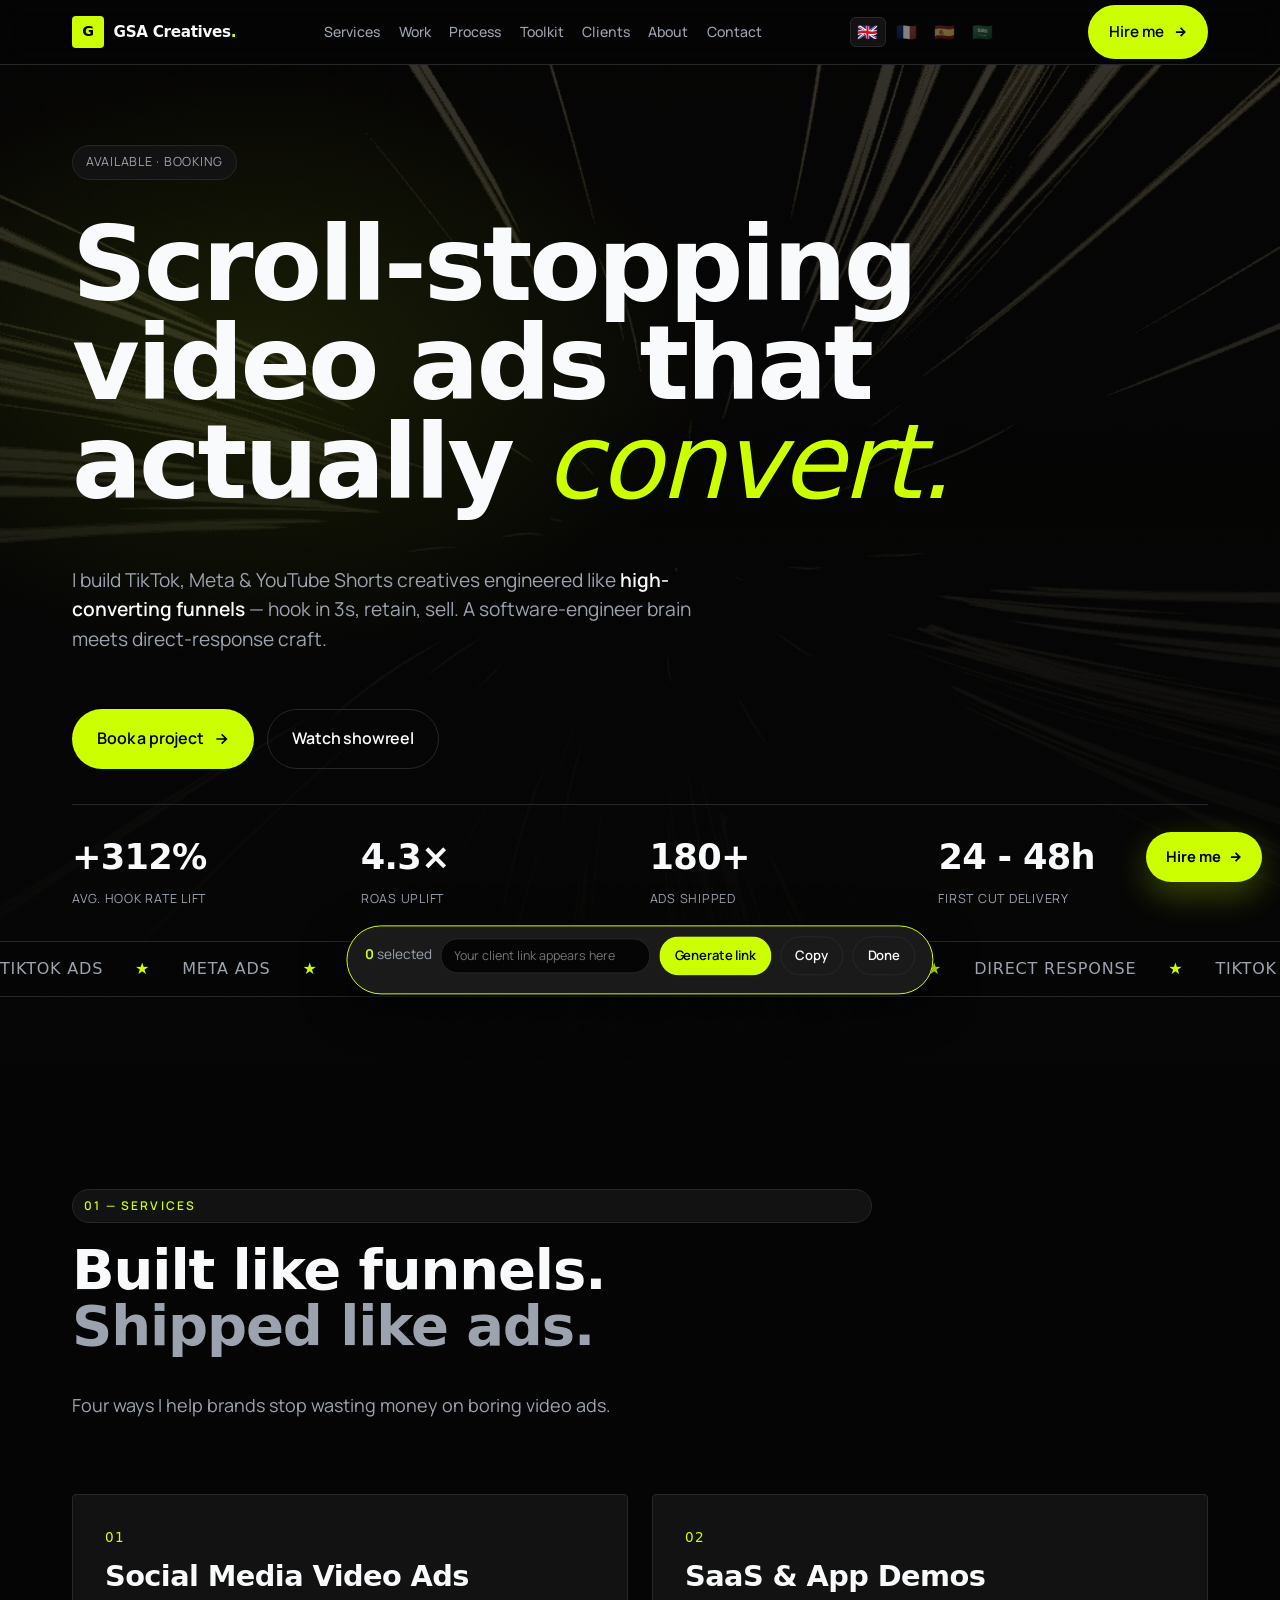
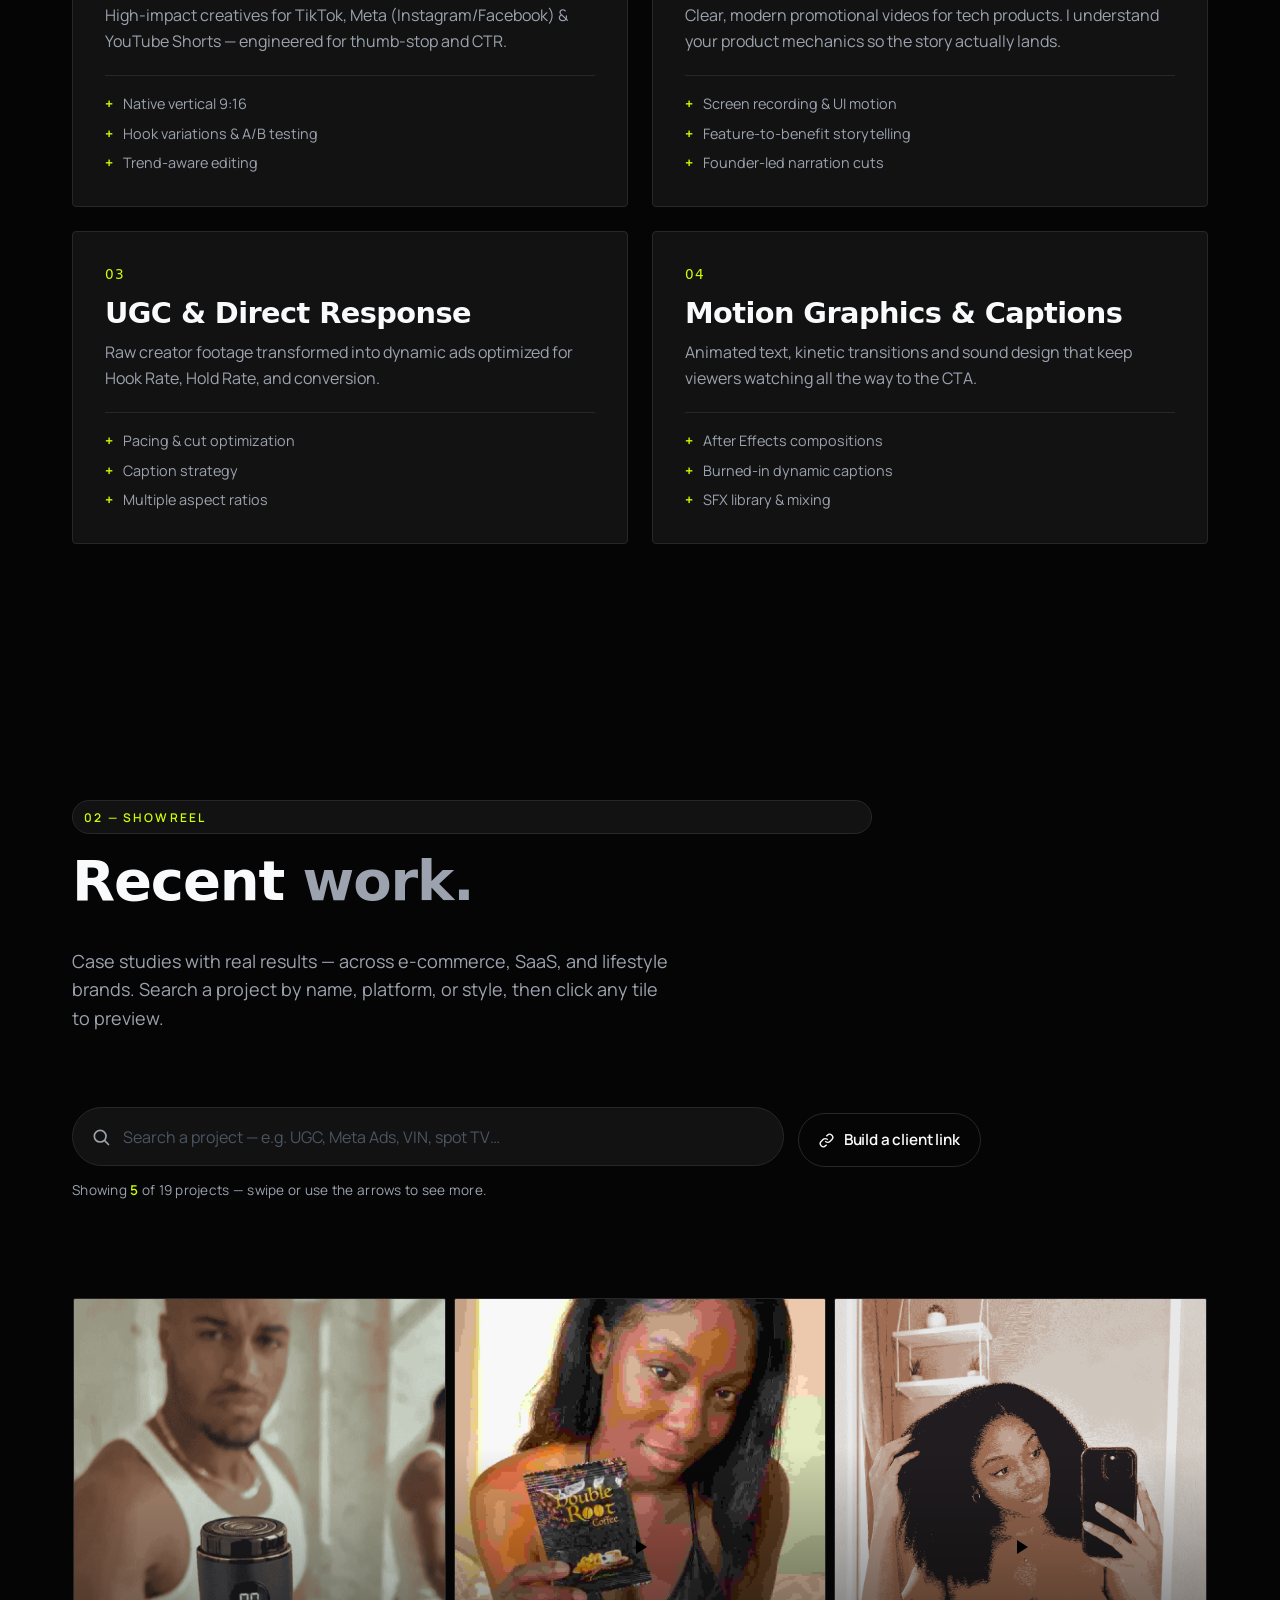
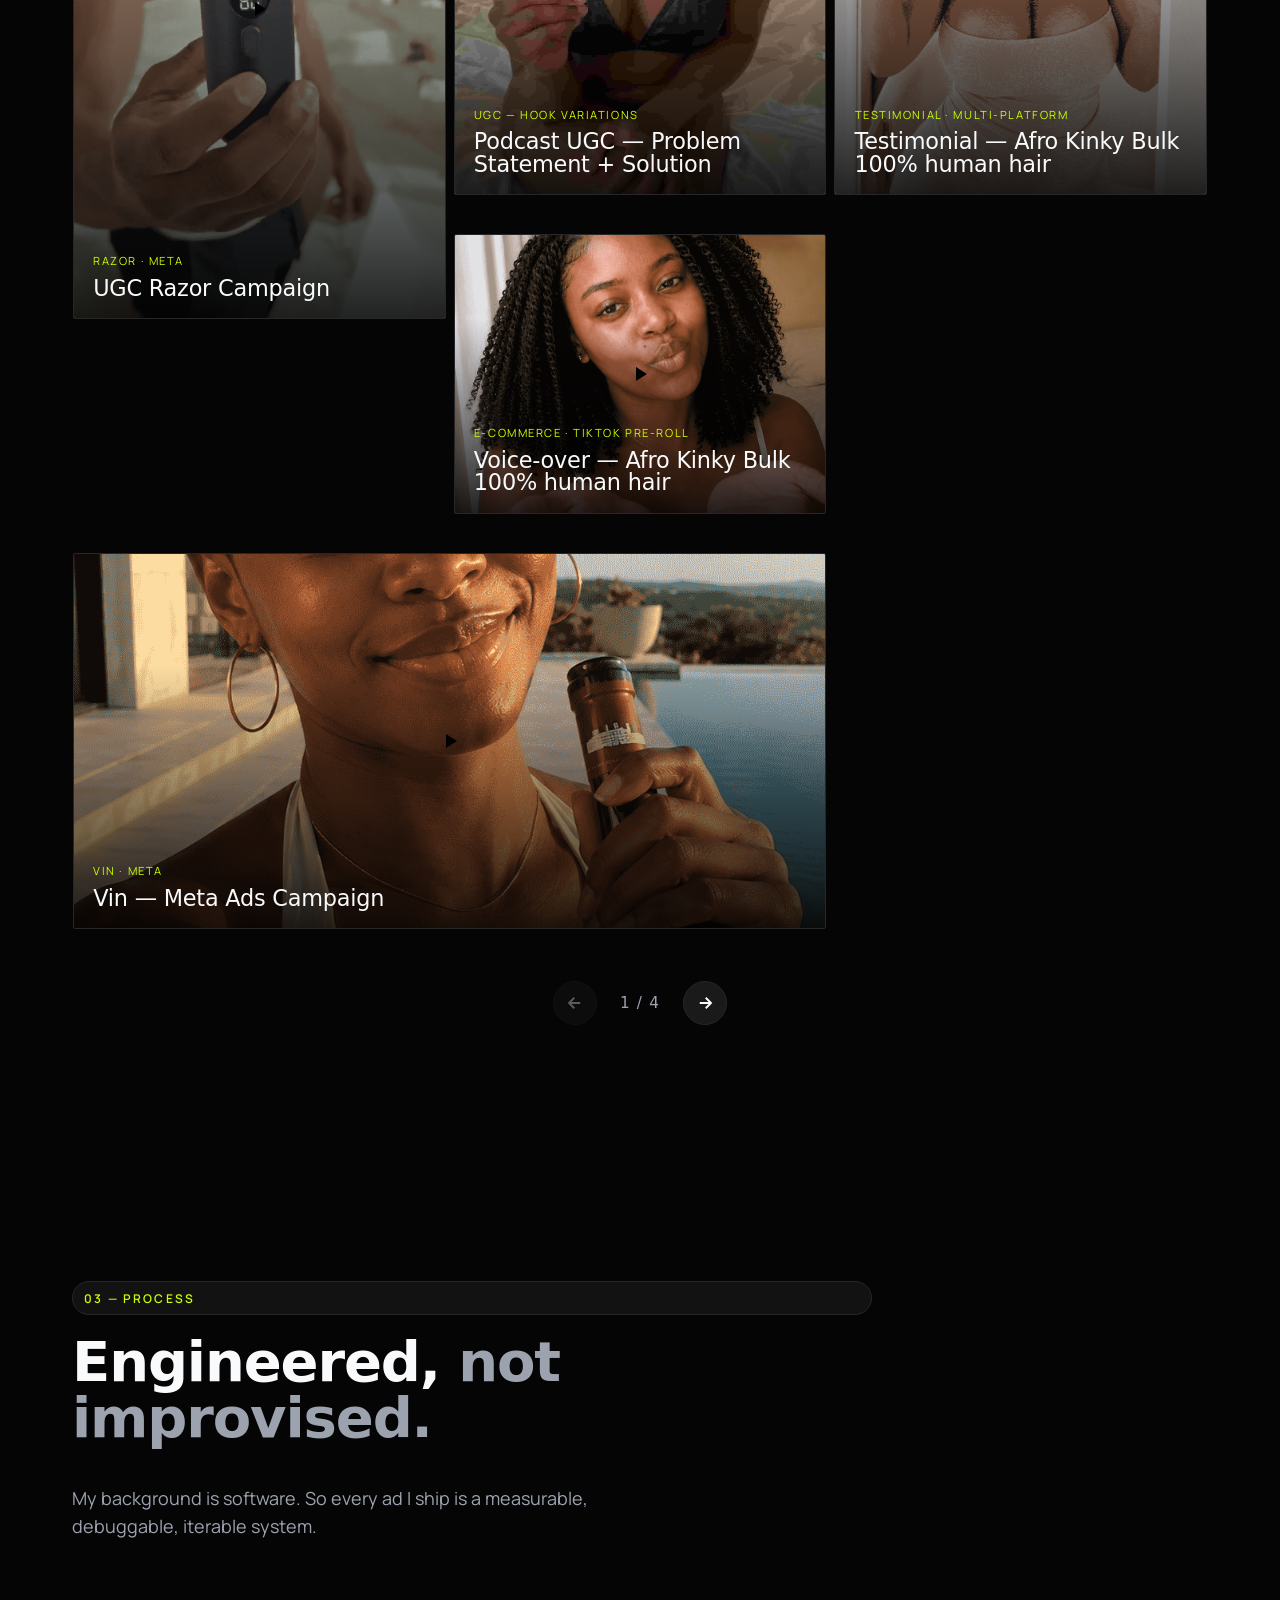
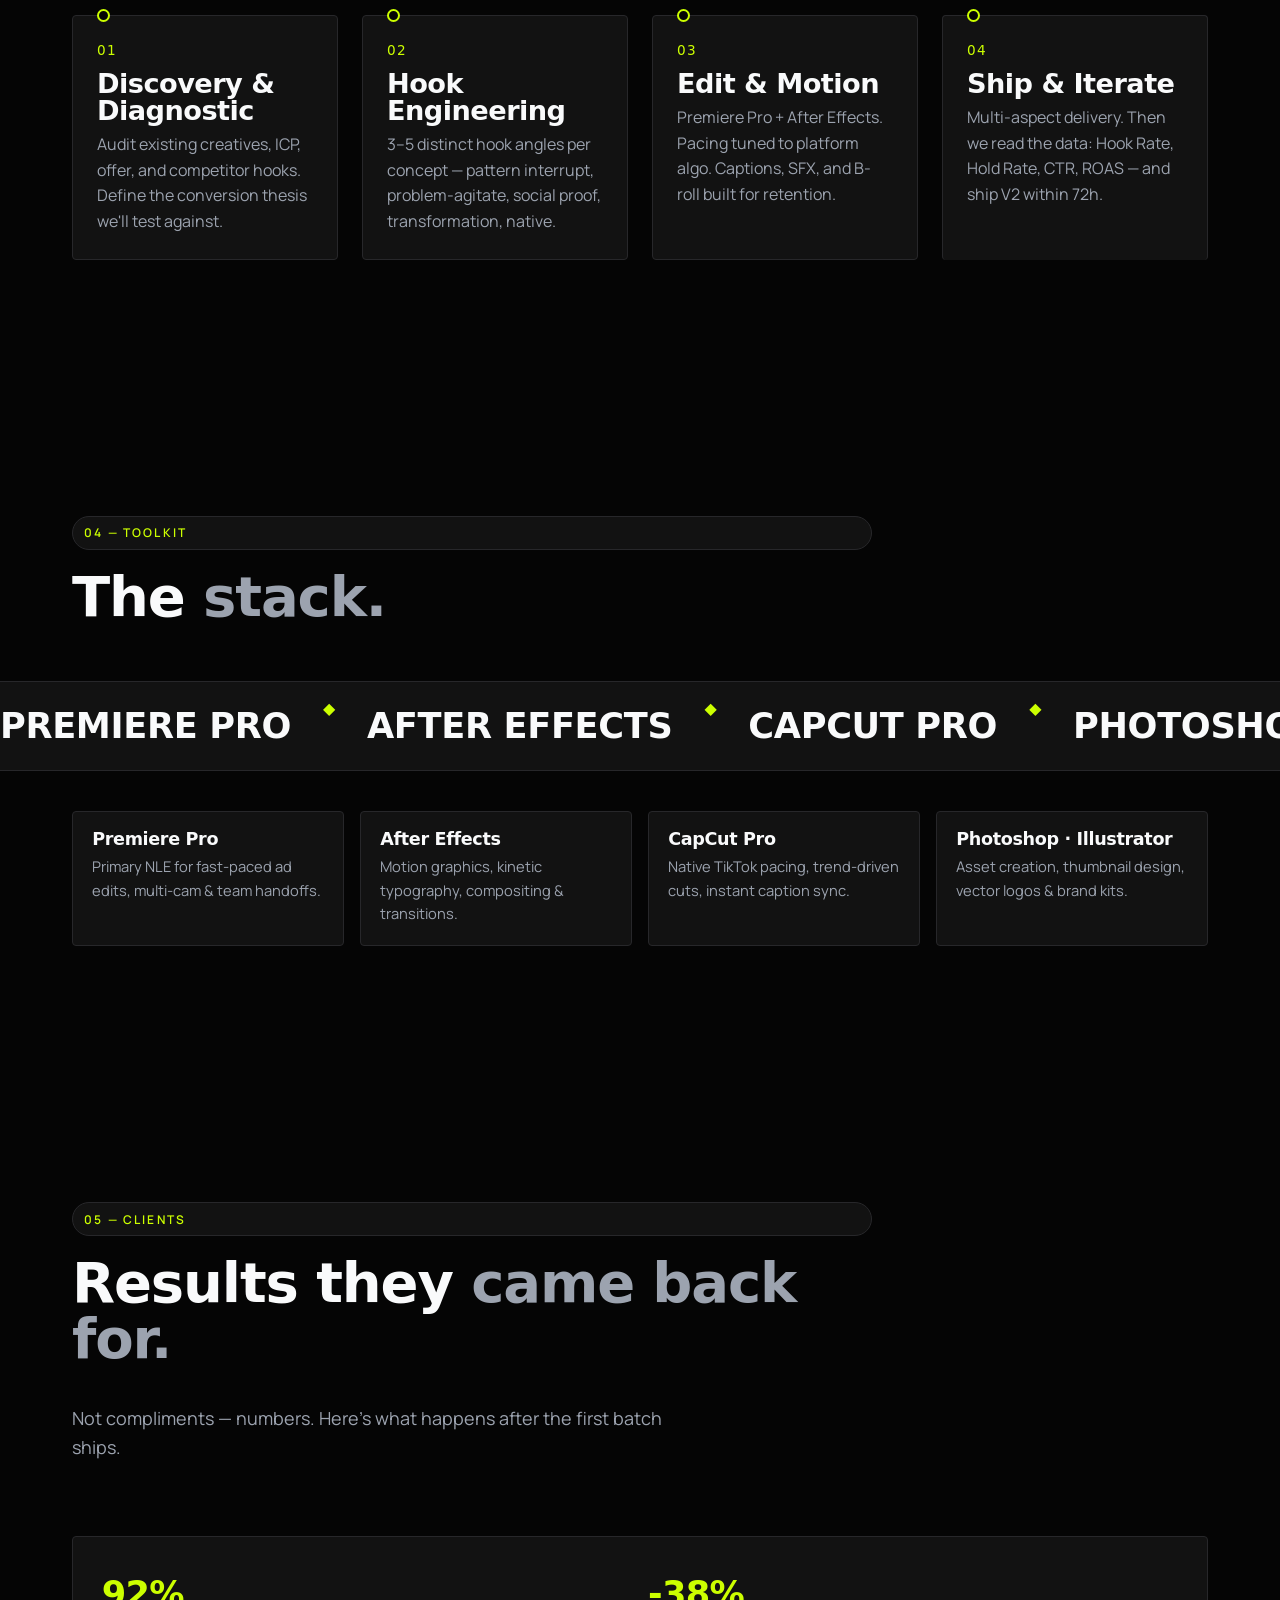
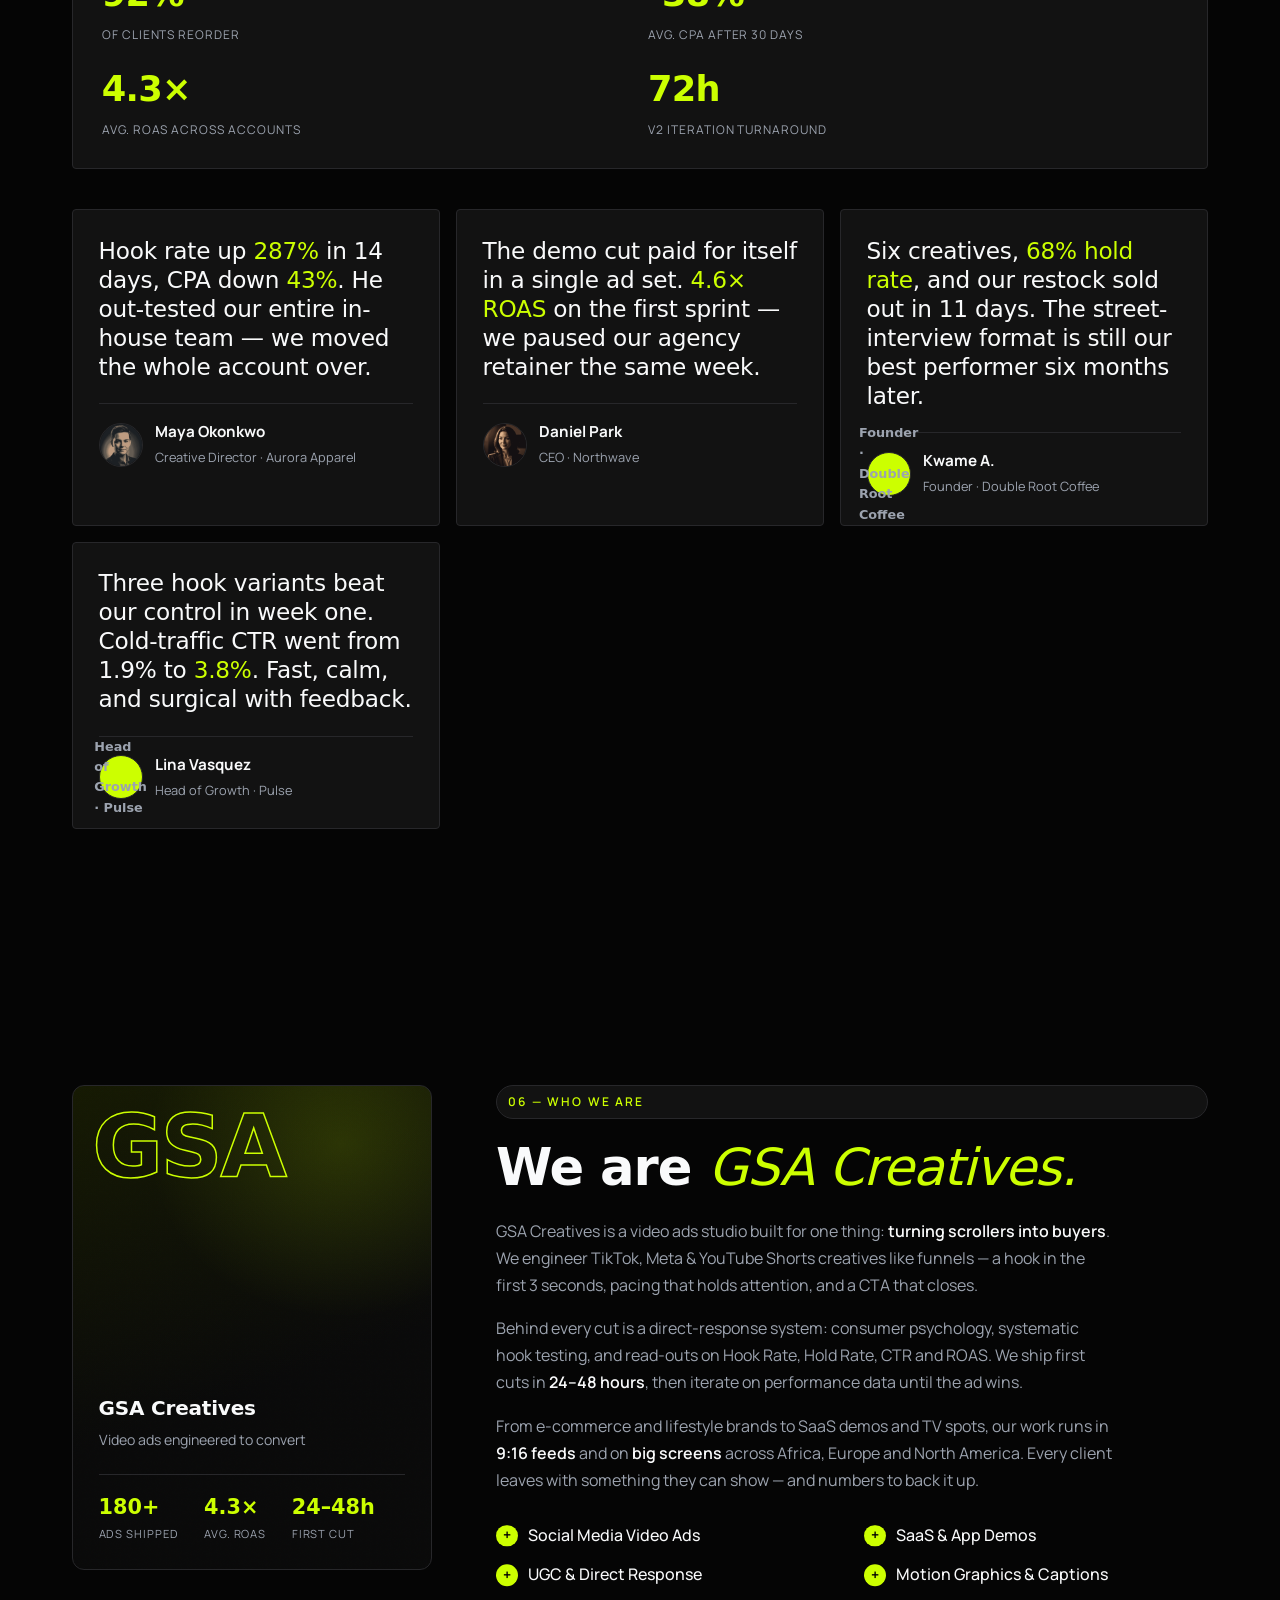
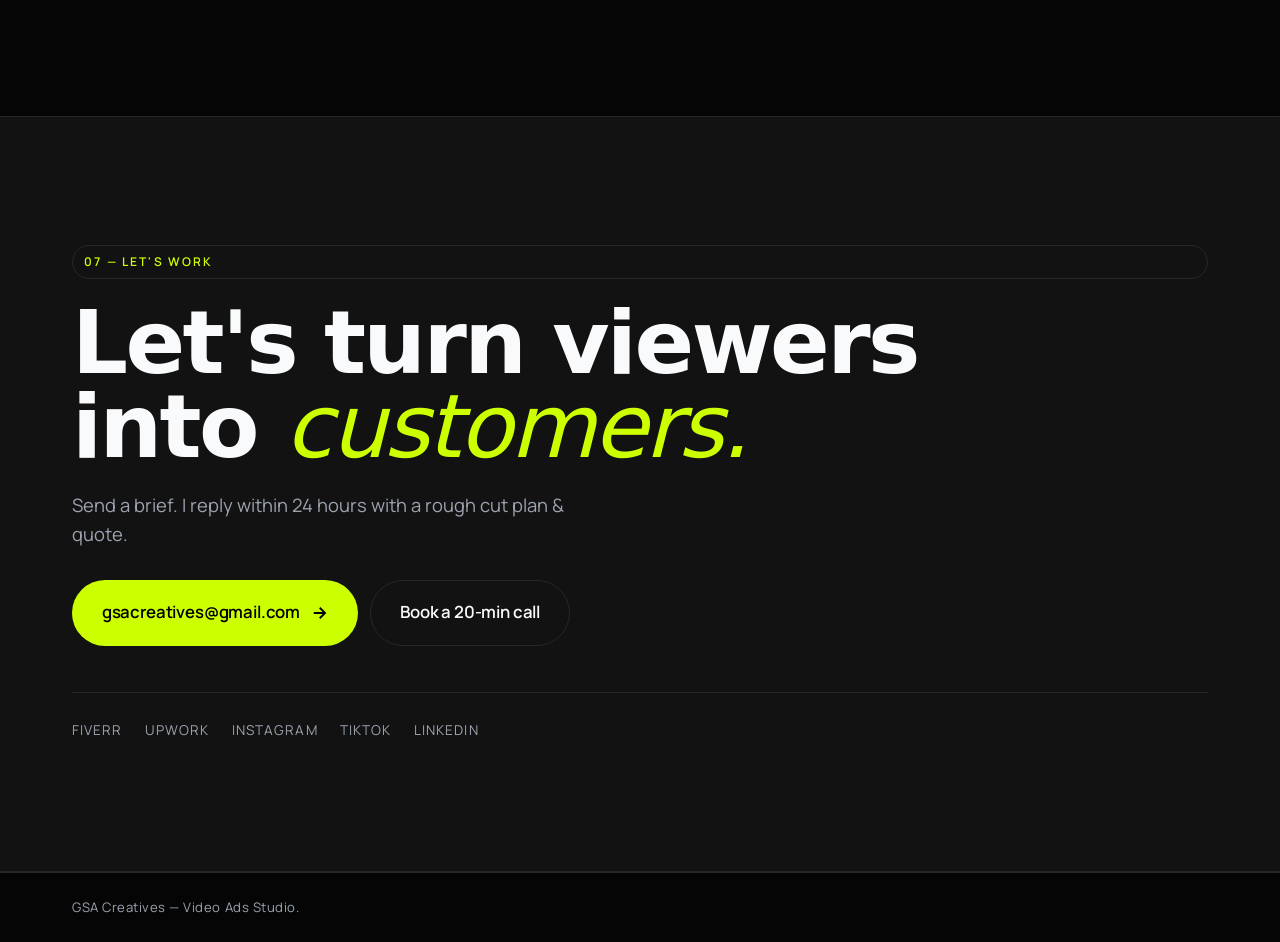
==== commit ca12753f: "Seven kimi" ====
--- a/index.html
+++ b/index.html
@@ -89,7 +89,8 @@
 
   <link href="https://api.fontshare.com/v2/css?f[]=clash-display@400,500,600,700&display=swap" rel="stylesheet" />
   <link href="https://fonts.googleapis.com/css2?family=Manrope:wght@400;500;600;700&display=swap" rel="stylesheet" />
-  <link href="https://fonts.googleapis.com/css2?family=Noto+Kufi+Arabic:wght@400;500;600;700&display=swap" rel="stylesheet" />
+  <link href="https://fonts.googleapis.com/css2?family=Noto+Kufi+Arabic:wght@400;500;600;700&display=swap"
+    rel="stylesheet" />
 
   <link rel="stylesheet" href="assets/css/styles.css" />
   <link rel="icon"
@@ -624,8 +625,7 @@
         <button class="modal__close" type="button" aria-label="Close dialog"
           data-testid="contact-modal-close">&times;</button>
       </div>
-      <form class="contact-form" id="contactForm" novalidate
-        data-testid="contact-form">
+      <form class="contact-form" id="contactForm" novalidate data-testid="contact-form">
         <div class="contact-form__row">
           <div class="form-group">
             <label class="form-label" for="cf-name">Your name</label>
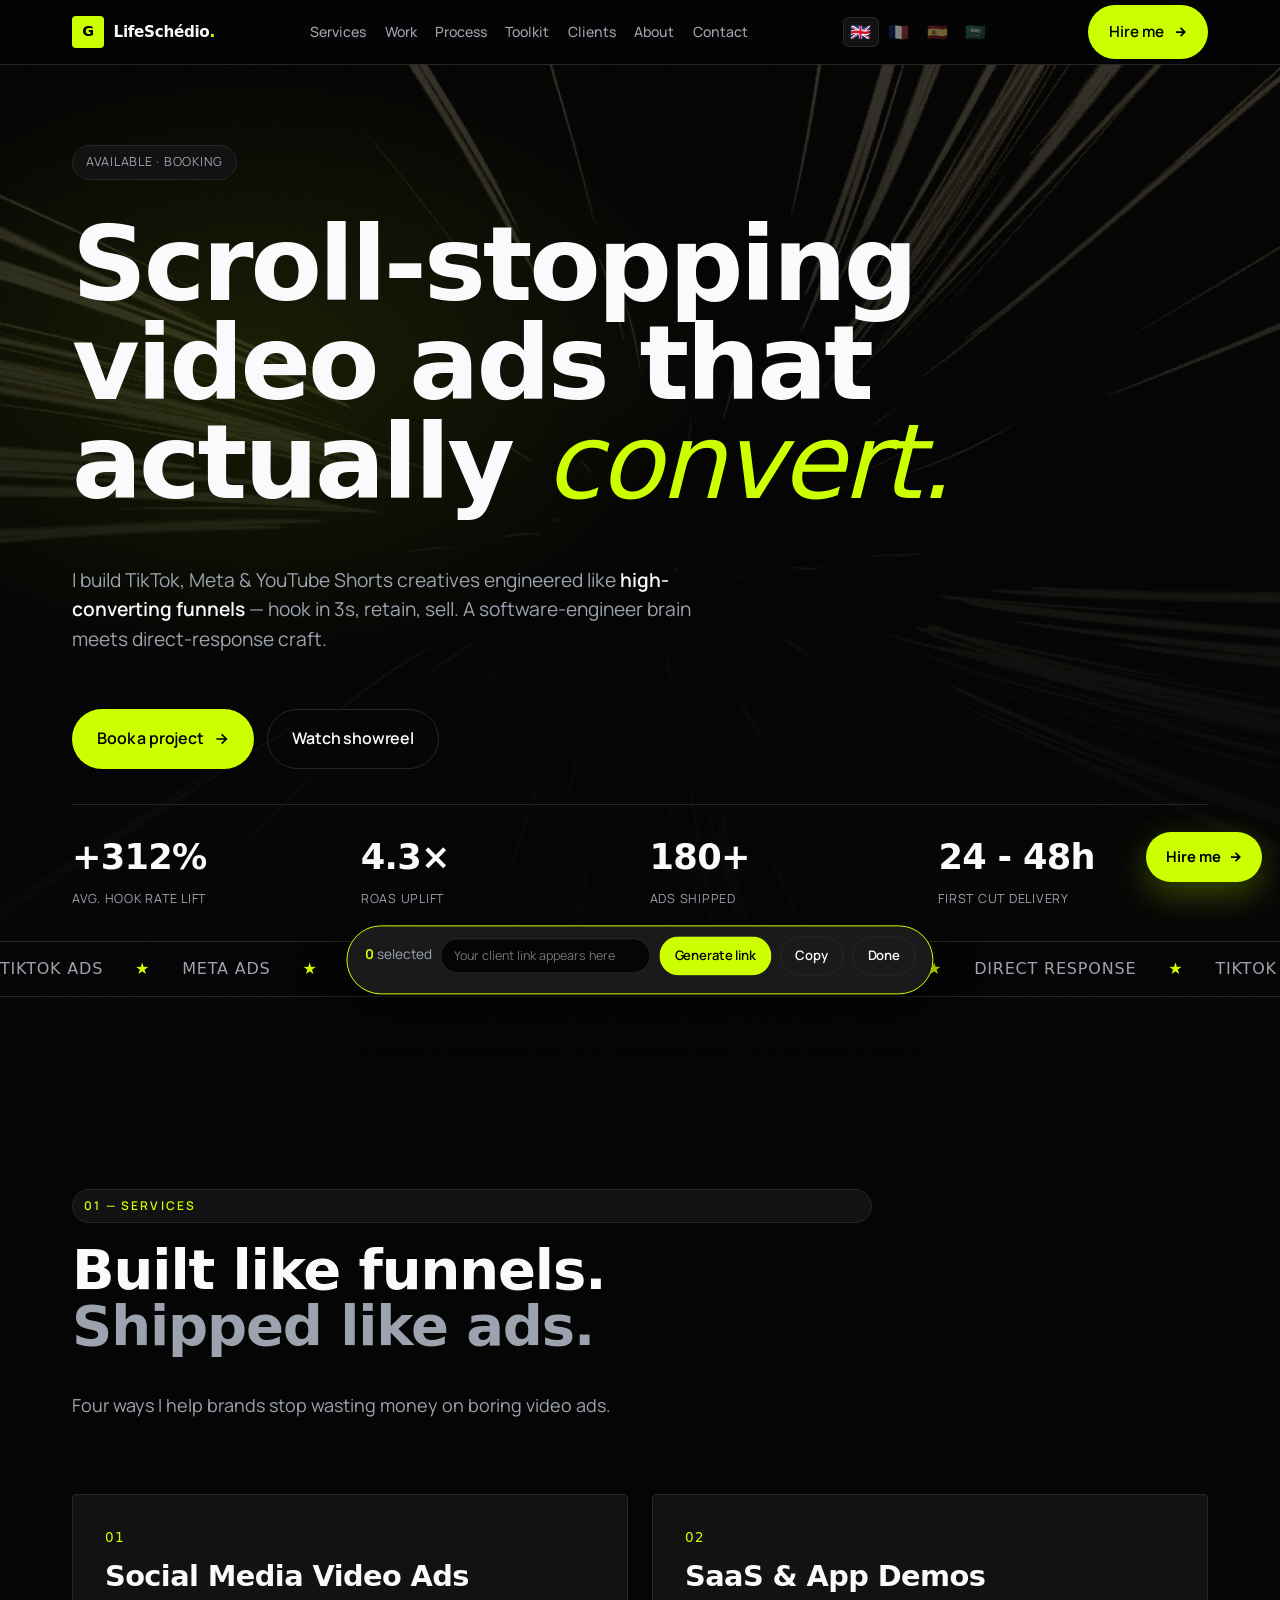
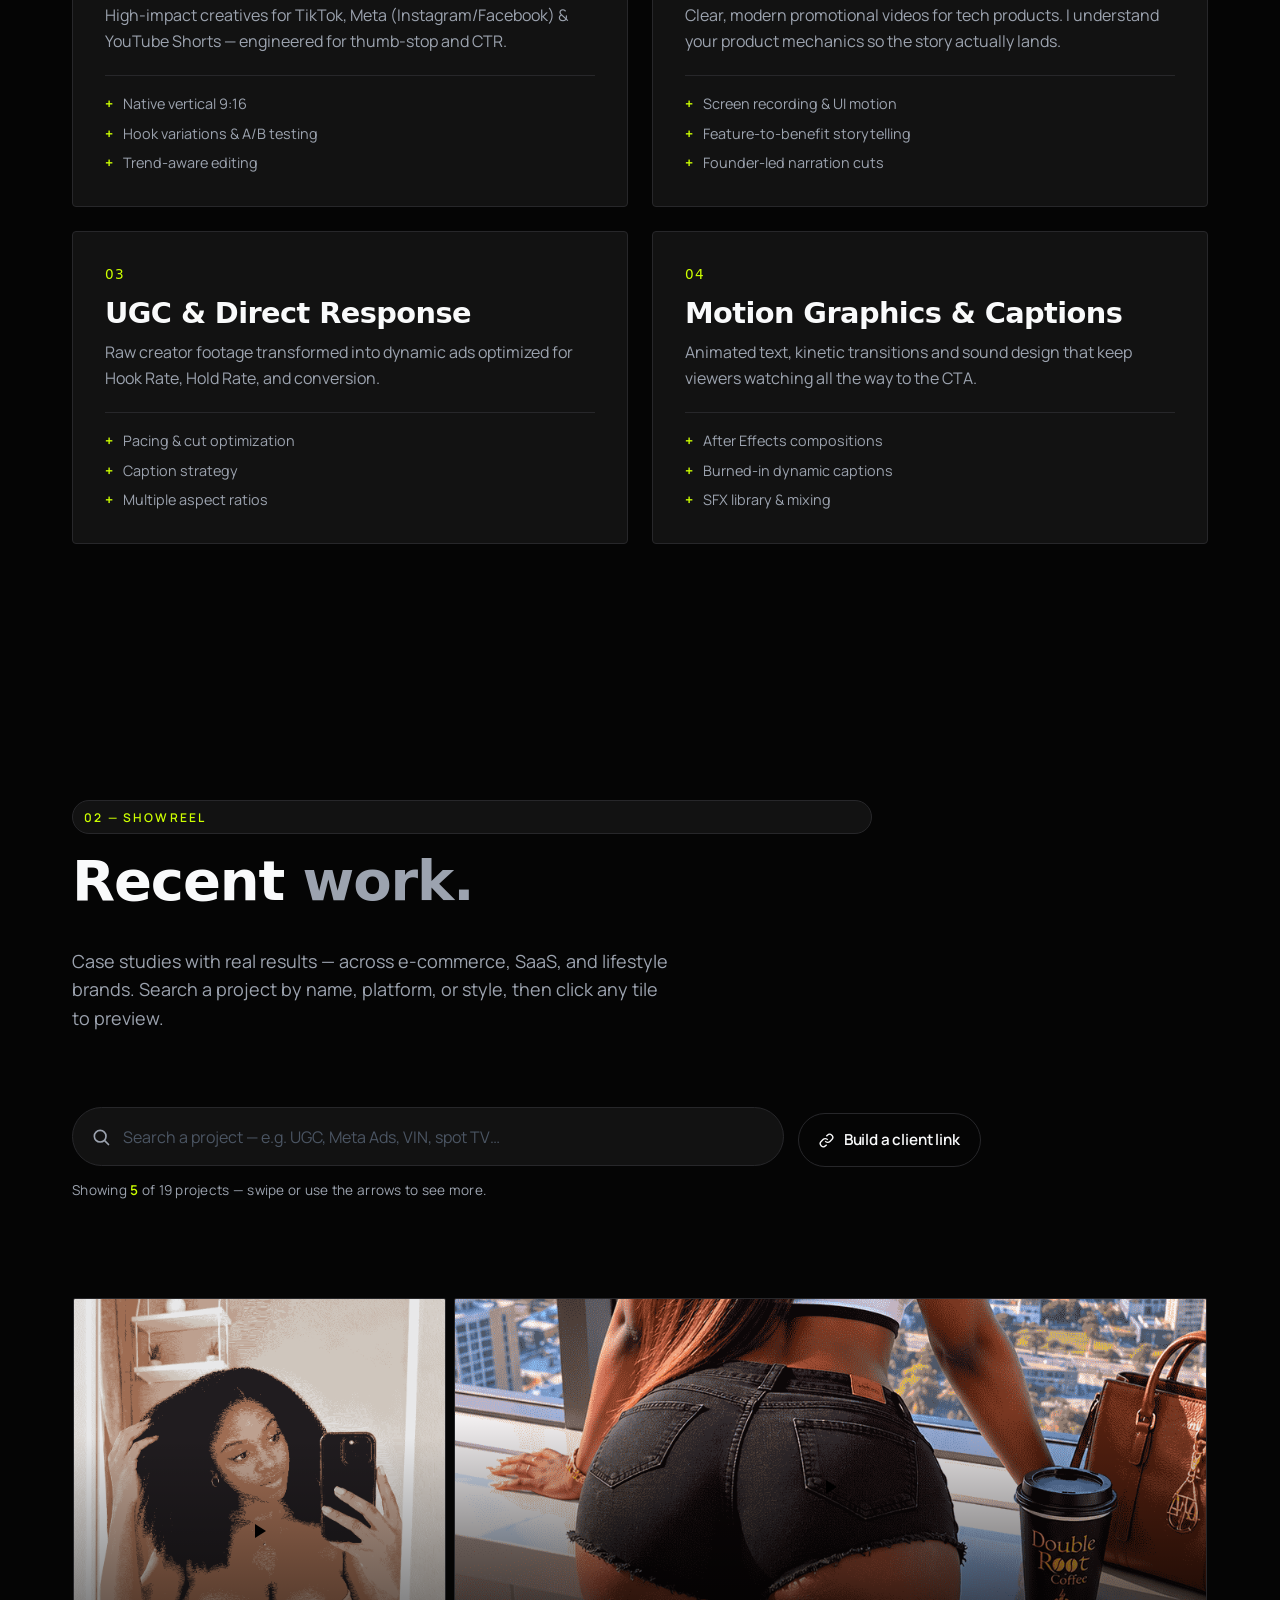
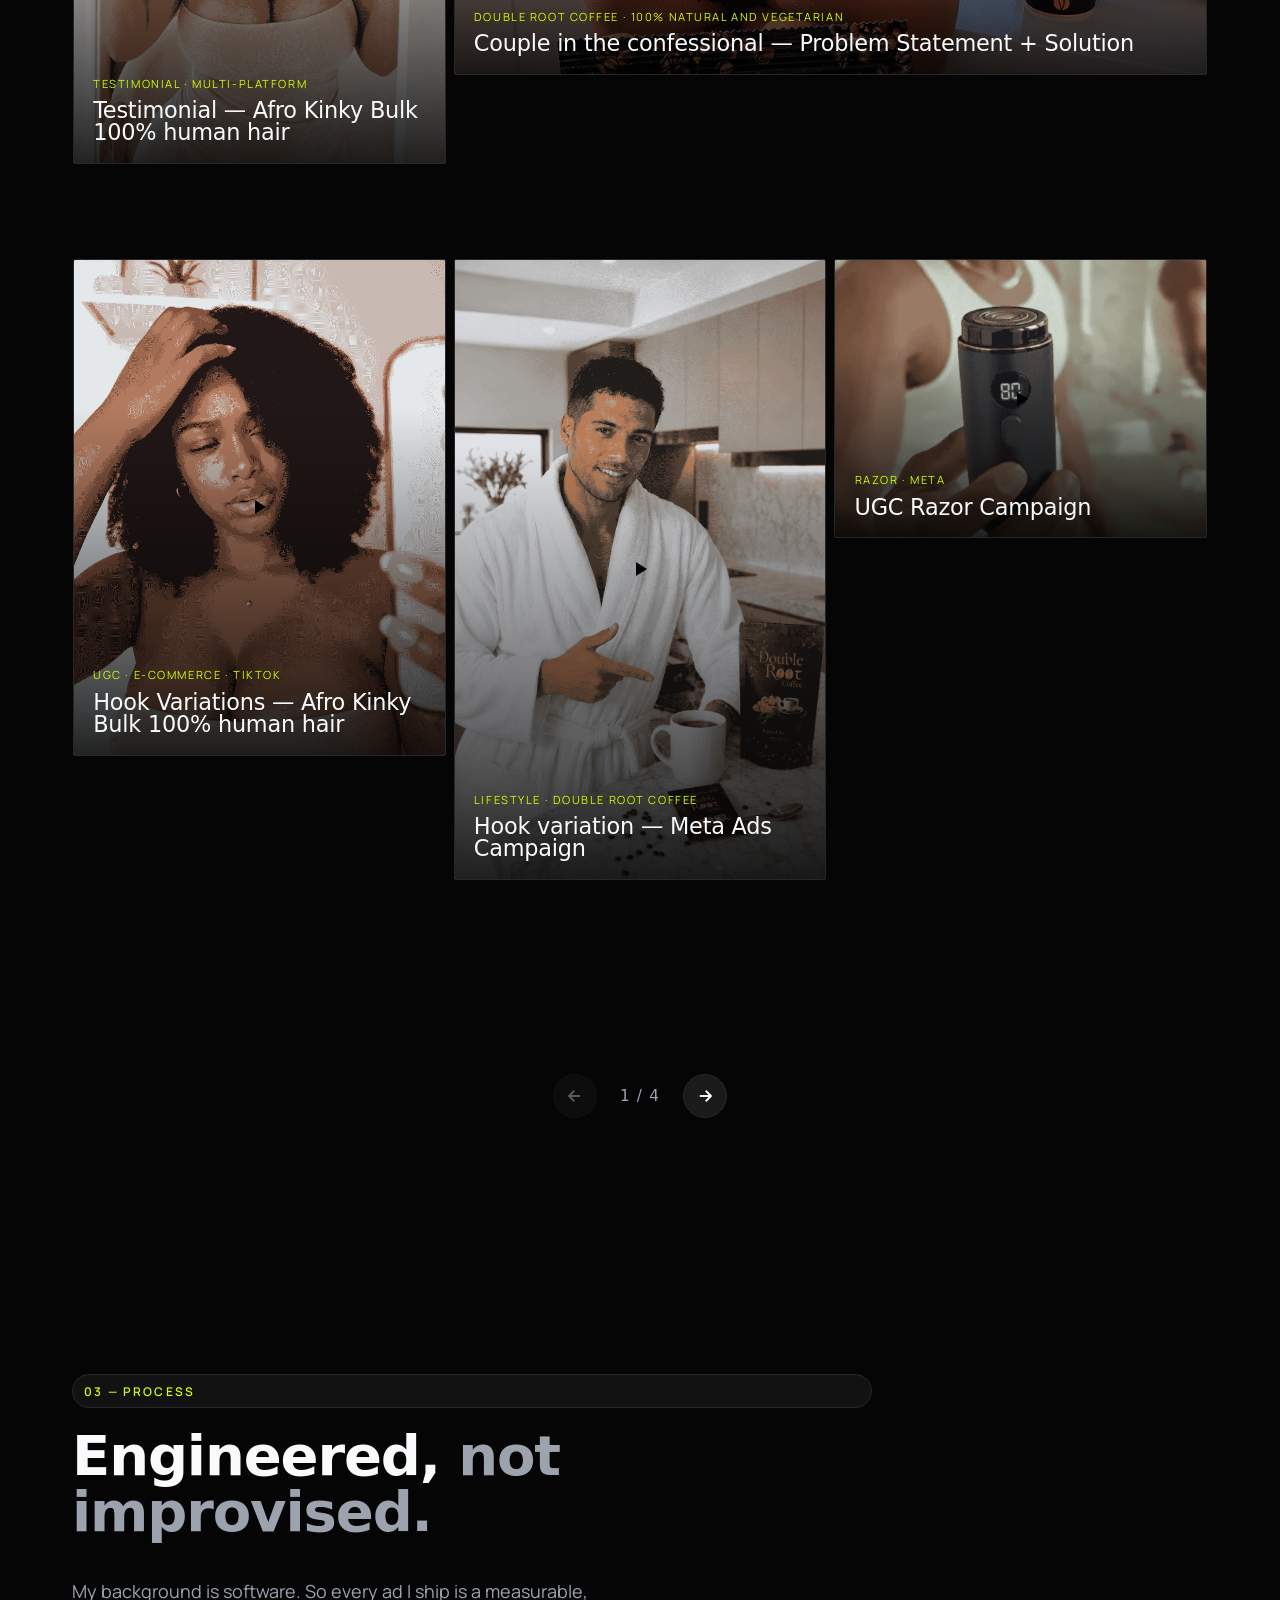
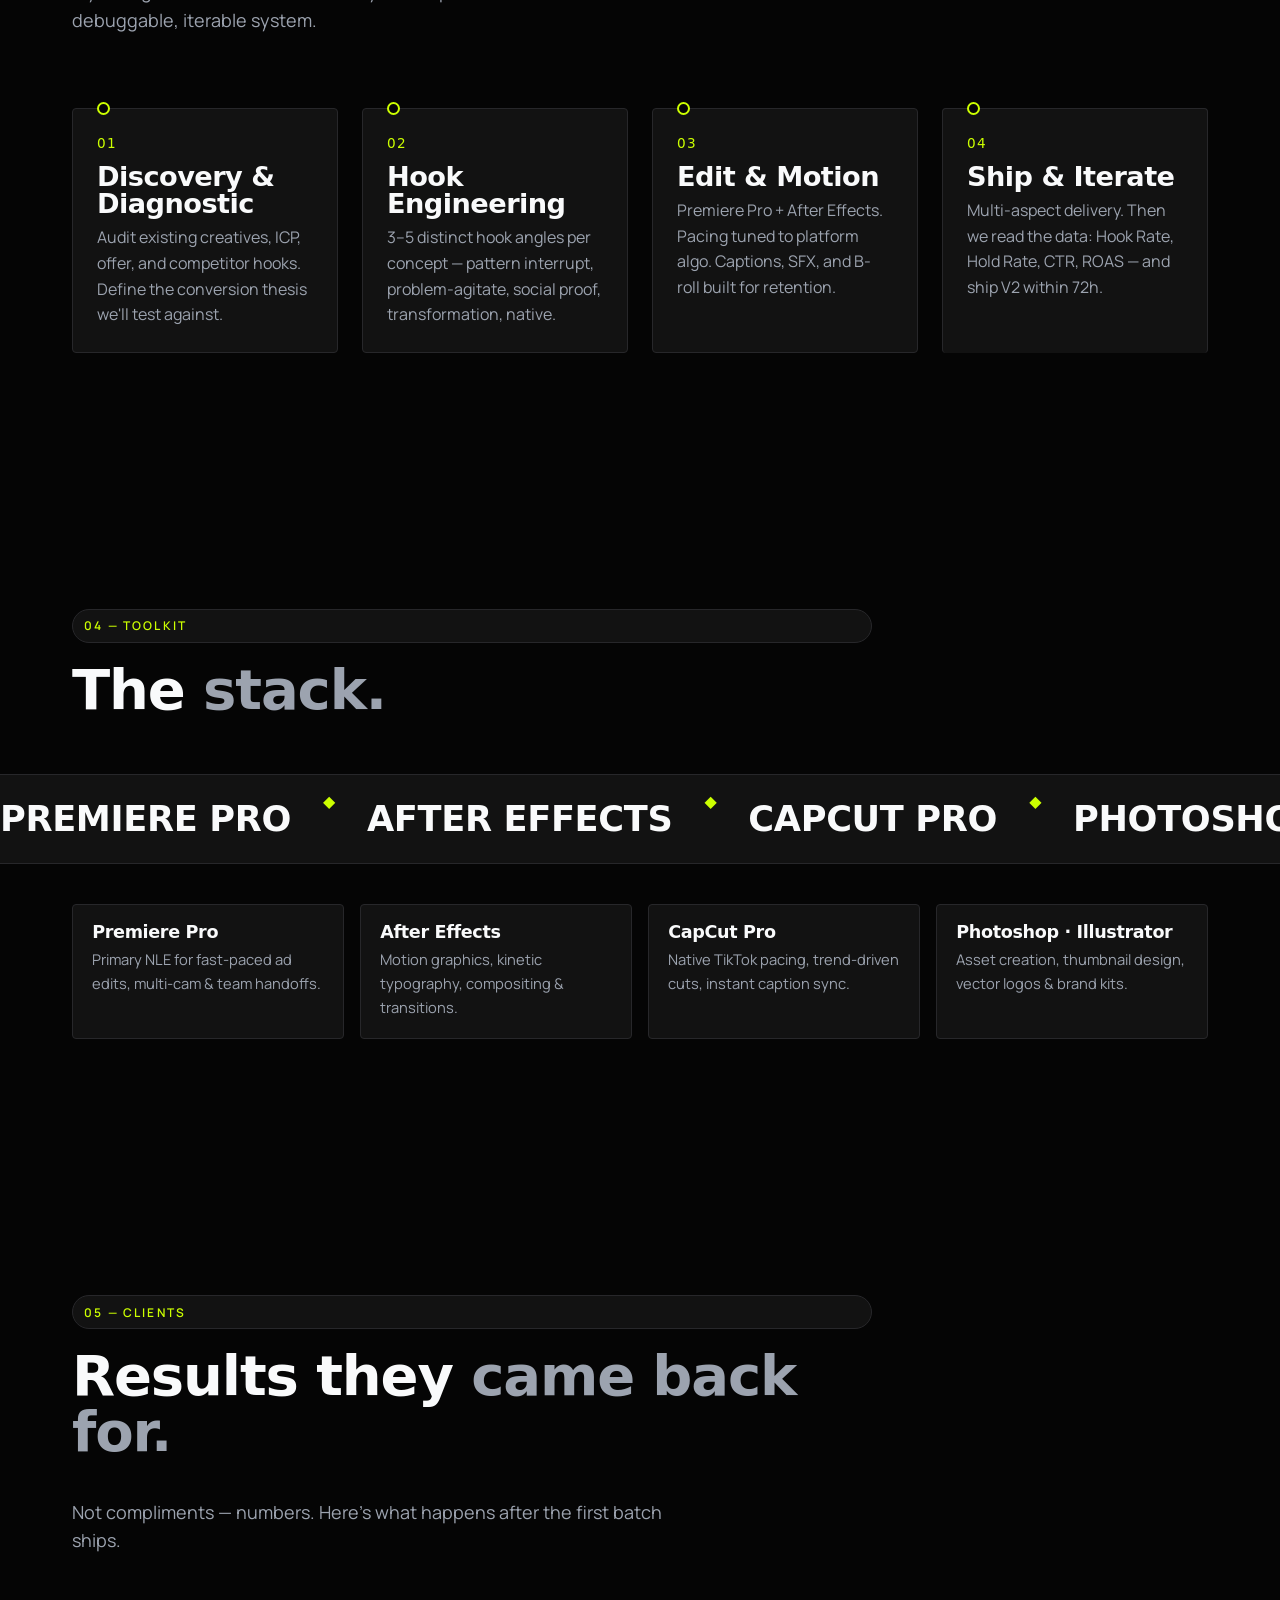
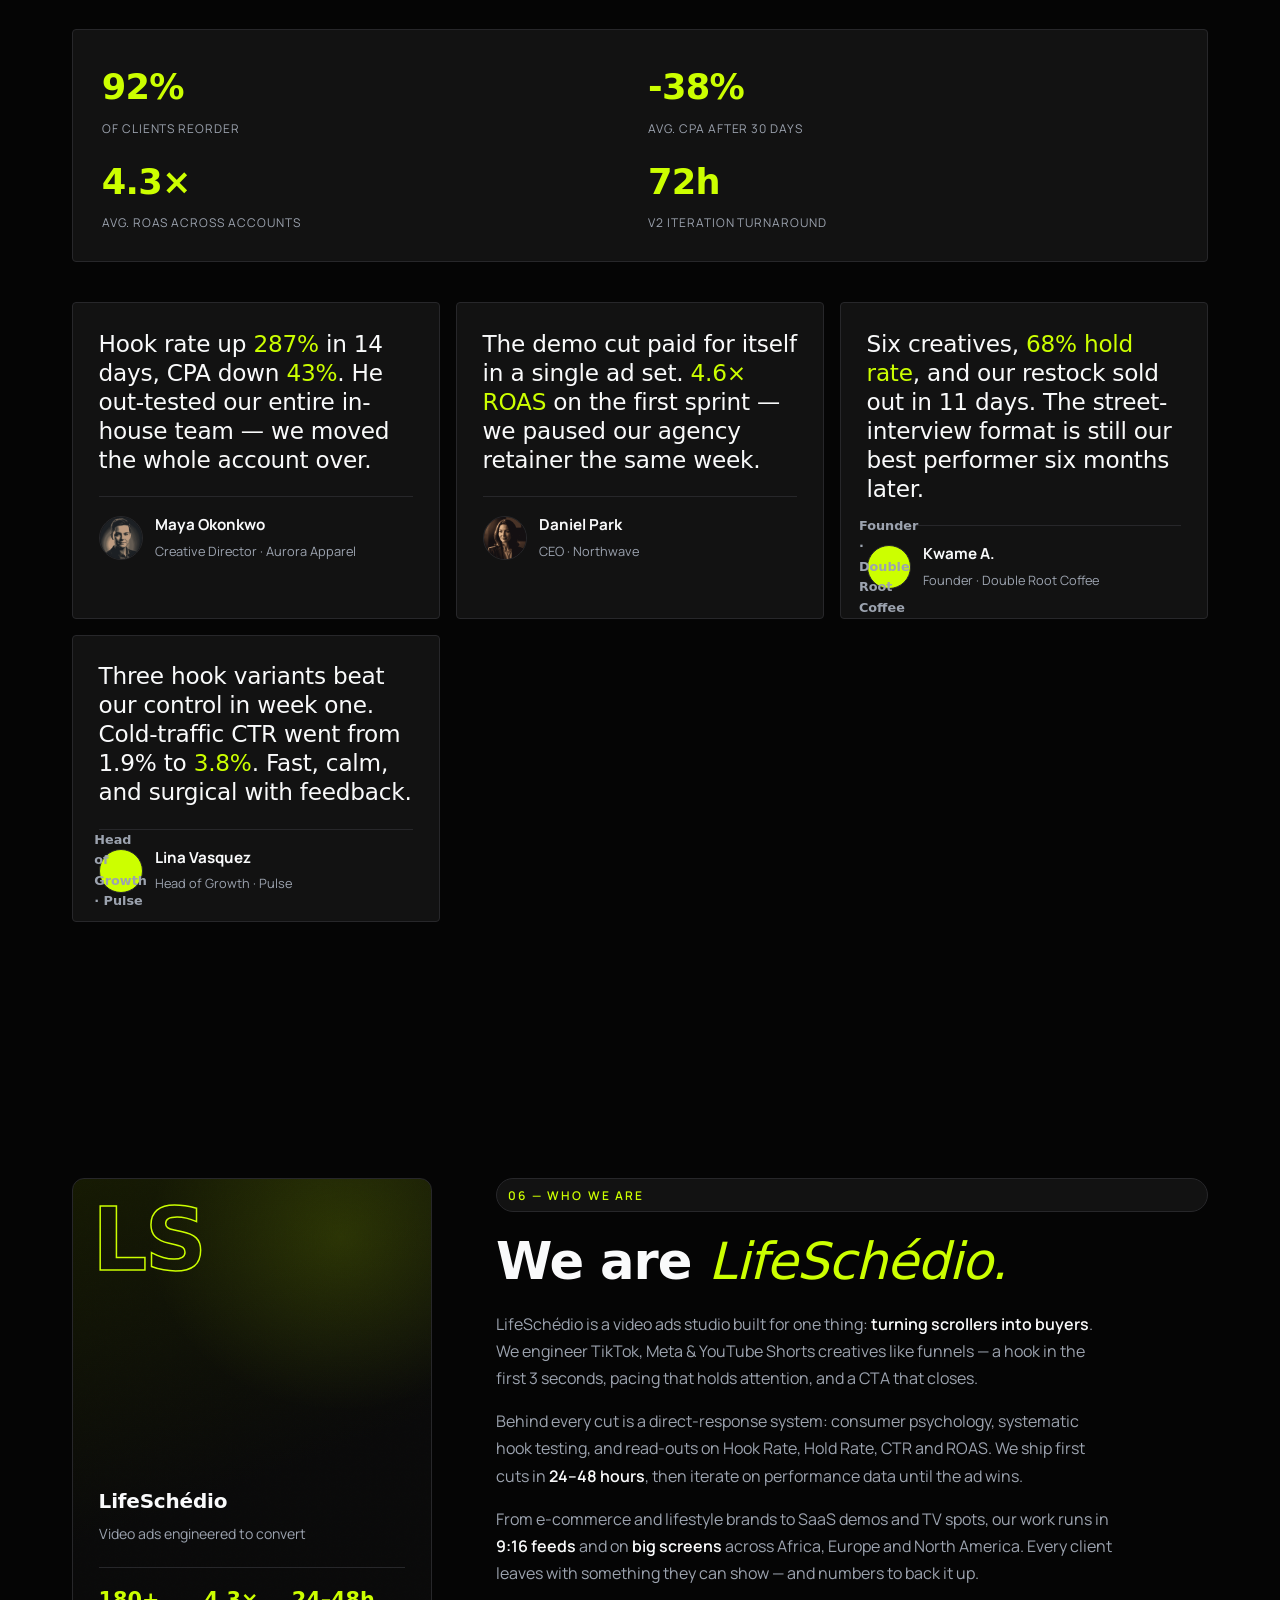
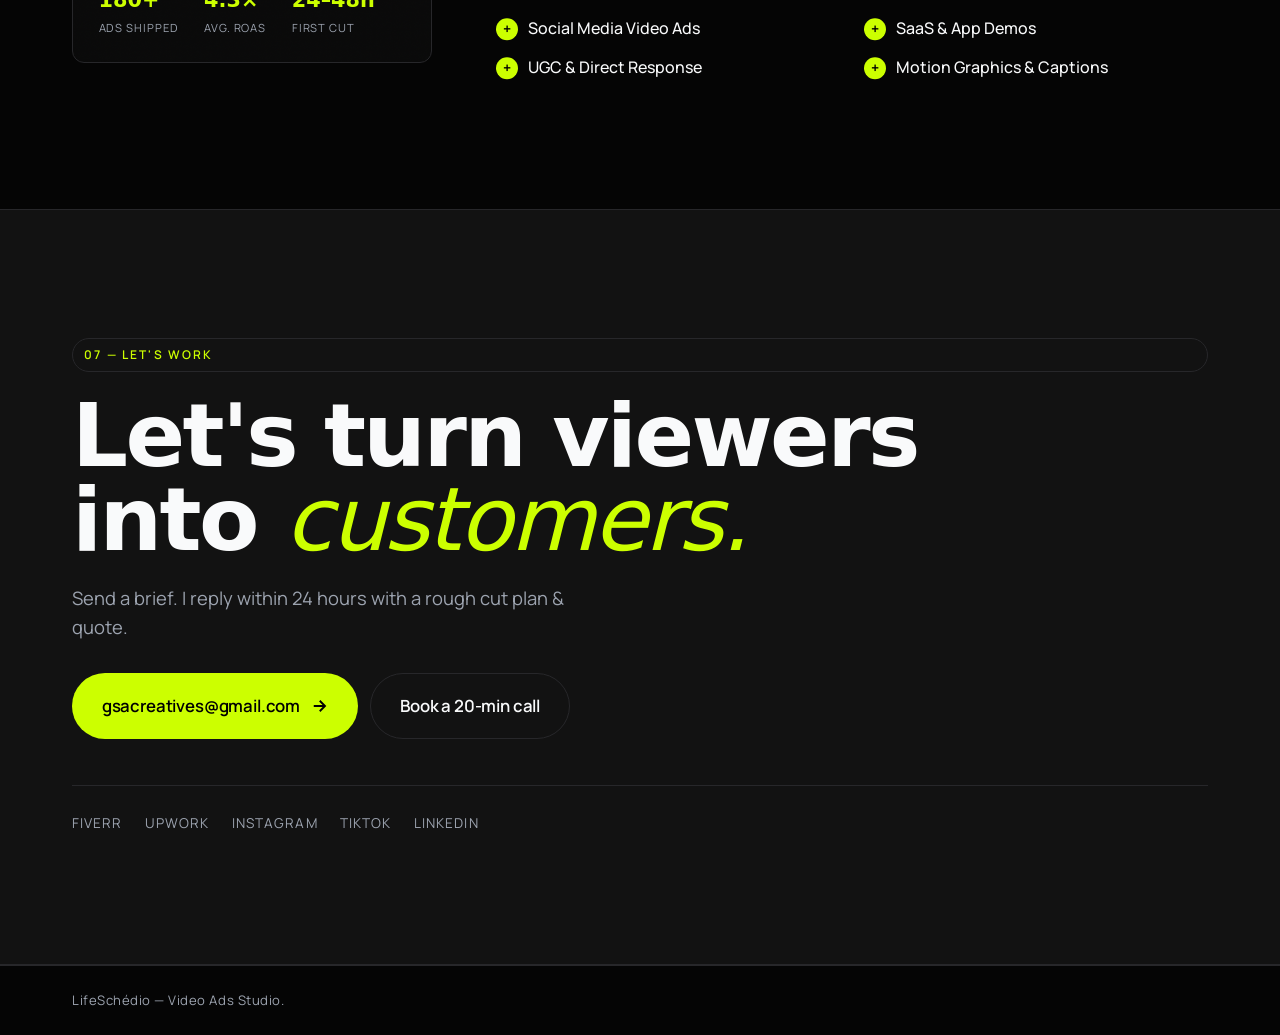
==== commit 03b9c5dc: "Eleven Kimi" ====
--- a/index.html
+++ b/index.html
@@ -7,49 +7,49 @@
   <meta name="theme-color" content="#050505" />
   <meta name="description"
     content="Video Ads Specialist crafting scroll-stopping, high-converting video ads for TikTok, Meta, and YouTube Shorts. Direct response. Data-driven. Built like a funnel." />
-  <title>GSA Creatives — Video Ads Agency | High-Converting E-commerce &amp; Social Ads</title>
+  <title>LifeSchédio — Video Ads Agency | High-Converting E-commerce &amp; Social Ads</title>
 
   <!-- Primary Meta Tags -->
-  <meta name="title" content="GSA Creatives — Video Ads Agency | High-Converting E-commerce &amp; Social Ads">
+  <meta name="title" content="LifeSchédio — Video Ads Agency | High-Converting E-commerce &amp; Social Ads">
   <meta name="description"
     content="Scroll-stopping, high-converting video ads engineered with consumer psychology, direct response marketing, and data analysis to turn viewers into buyers.">
   <meta name="keywords"
     content="video ads, TikTok ads, Meta ads, YouTube Shorts, UGC editing, direct response, motion graphics, video ads agency">
-  <meta name="author" content="GSACreatives">
+  <meta name="author" content="LifeSchédio">
 
   <!-- Open Graph / Facebook -->
   <meta property="og:type" content="website">
   <meta property="og:url" content="https://demanoua.github.io/video-ads-specialist/">
-  <meta property="og:title" content="GSA Creatives — Video Ads Agency | High-Converting E-commerce &amp; Social Ads">
+  <meta property="og:title" content="LifeSchédio — Video Ads Agency | High-Converting E-commerce &amp; Social Ads">
   <meta property="og:description"
     content="Scroll-stopping, high-converting video ads engineered with consumer psychology, direct response marketing, and data analysis to turn viewers into buyers.">
   <meta property="og:image" content="https://demanoua.github.io/video-ads-specialist/assets/images/b.png" />
   <meta property="og:image:width" content="1200">
   <meta property="og:image:height" content="630">
-  <meta property="og:image:alt" content="GSACreatives - high-converting video ads">
-  <meta property="og:site_name" content="GSACreatives">
+  <meta property="og:image:alt" content="LifeSchédio - high-converting video ads">
+  <meta property="og:site_name" content="LifeSchédio">
   <meta property="og:locale" content="en_US">
 
   <!-- Twitter -->
   <meta property="twitter:card" content="summary_large_image">
   <meta property="twitter:url" content="https://demanoua.github.io/video-ads-specialist/">
   <meta property="twitter:title"
-    content="GSA Creatives — Video Ads Agency | High-Converting E-commerce &amp; Social Ads">
+    content="LifeSchédio — Video Ads Agency | High-Converting E-commerce &amp; Social Ads">
   <meta property="twitter:description"
     content="Scroll-stopping, high-converting video ads engineered with consumer psychology, direct response marketing, and data analysis to turn viewers into buyers.">
   <meta property="twitter:image" content="https://demanoua.github.io/video-ads-specialist/assets/images/b.png">
-  <meta property="twitter:image:alt" content="GSACreatives - high-converting video ads">
+  <meta property="twitter:image:alt" content="LifeSchédio - high-converting video ads">
 
   <!-- ========== LINKEDIN ========== -->
   <!-- LinkedIn utilise Open Graph principalement, mais ces balises sont recommandées -->
   <meta property="linkedin:author" content="https://www.linkedin.com/">
-  <meta property="linkedin:company" content="GSACreatives">
+  <meta property="linkedin:company" content="LifeSchédio">
 
   <!-- ========== PINTEREST ========== -->
   <!-- Pinterest utilise Open Graph mais a des spécificités -->
   <meta name="pinterest:description" content="Description optimisée pour Pinterest">
   <meta name="pinterest:media" content="https://demanoua.github.io/video-ads-specialist/">
-  <meta name="pinterest:id" content="GSACreatives">
+  <meta name="pinterest:id" content="LifeSchédio">
 
   <!-- WhatsApp -->
   <meta property="og:image:secure_url" content="https://demanoua.github.io/video-ads-specialist/assets/images/b.png">
@@ -58,7 +58,7 @@
   <meta property="telegram:channel" content="@Frère_Franck">
 
   <!-- Slack -->
-  <meta name="slack-app-id" content="GSACreatives">
+  <meta name="slack-app-id" content="LifeSchédio">
 
   <!-- Schema.org for Google -->
   <meta itemprop="name" content="Video Ads Specialist | High-Converting E-commerce & TikTok, Instagram">
@@ -104,7 +104,7 @@
     <div class="container nav__inner">
       <a href="#top" class="nav__logo" data-testid="nav-logo">
         <span class="nav__logo-mark">G</span>
-        <span class="nav__logo-text"><span data-site-name>GSA Creatives</span><span class="dot">.</span></span>
+        <span class="nav__logo-text"><span data-site-name>LifeSchédio</span><span class="dot">.</span></span>
       </a>
       <nav class="nav__links" aria-label="Primary">
         <a href="#services" data-testid="nav-services-link">Services</a>
@@ -530,9 +530,9 @@
   <section class="section about" id="about" data-testid="about-section">
     <div class="container about__inner">
       <div class="about__media reveal">
-        <div class="about__card" role="img" aria-label="GSA Creatives — video ads studio" data-testid="about-card">
-          <span class="about__card-mark" aria-hidden="true">GSA</span>
-          <span class="about__card-name" data-site-name>GSA Creatives</span>
+        <div class="about__card" role="img" aria-label="LifeSchédio — video ads studio" data-testid="about-card">
+          <span class="about__card-mark" aria-hidden="true">LS</span>
+          <span class="about__card-name" data-site-name>LifeSchédio</span>
           <span class="about__card-tag">Video ads engineered to convert</span>
           <ul class="about__card-stats">
             <li><strong>180+</strong><span>ads shipped</span></li>
@@ -545,11 +545,11 @@
       <div class="about__body">
         <span class="eyebrow reveal">06 — Who we are</span>
         <h2 class="about__title reveal" data-testid="about-title">
-          We are <span class="about__name"><span data-site-name>GSA Creatives</span>.</span>
+          We are <span class="about__name"><span data-site-name>LifeSchédio</span>.</span>
         </h2>
 
         <div class="about__text reveal">
-          <p>GSA Creatives is a video ads studio built for one thing: <strong>turning scrollers into buyers</strong>.
+          <p>LifeSchédio is a video ads studio built for one thing: <strong>turning scrollers into buyers</strong>.
             We engineer TikTok, Meta &amp; YouTube Shorts creatives like funnels — a hook in the first 3 seconds,
             pacing that holds attention, and a CTA that closes.</p>
 
@@ -591,7 +591,7 @@
             <path d="M5 12h14M13 5l7 7-7 7" />
           </svg>
         </button>
-        <a href="https://wa.me/2250102030405?text=Hi%20GSA%20Creatives!%20I%27ve%20just%20gone%20through%20your%20portfolio%20and%20I%27d%20like%20to%20book%20a%2020-min%20call%20about%20a%20video%20ads%20project.%20When%20works%20best%20for%20you%20this%20week%3F"
+        <a href="https://wa.me/2250102030405?text=Hi%20LifeSch%C3%A9dio!%20I%27ve%20just%20gone%20through%20your%20portfolio%20and%20I%27d%20like%20to%20book%20a%2020-min%20call%20about%20a%20video%20ads%20project.%20When%20works%20best%20for%20you%20this%20week%3F"
           target="_blank" rel="noopener" class="btn btn--ghost btn--xl" data-testid="cta-calendar-button">Book a
           20-min call</a>
       </div>
@@ -609,7 +609,7 @@
   <!-- ============== FOOTER ============== -->
   <footer class="footer" data-testid="site-footer">
     <div class="container footer__inner">
-      <span>© <span id="year">2026</span> <span data-site-name>GSA Creatives</span> — Video Ads Studio.</span>
+      <span>© <span id="year">2026</span> <span data-site-name>LifeSchédio</span> — Video Ads Studio.</span>
     </div>
   </footer>
 
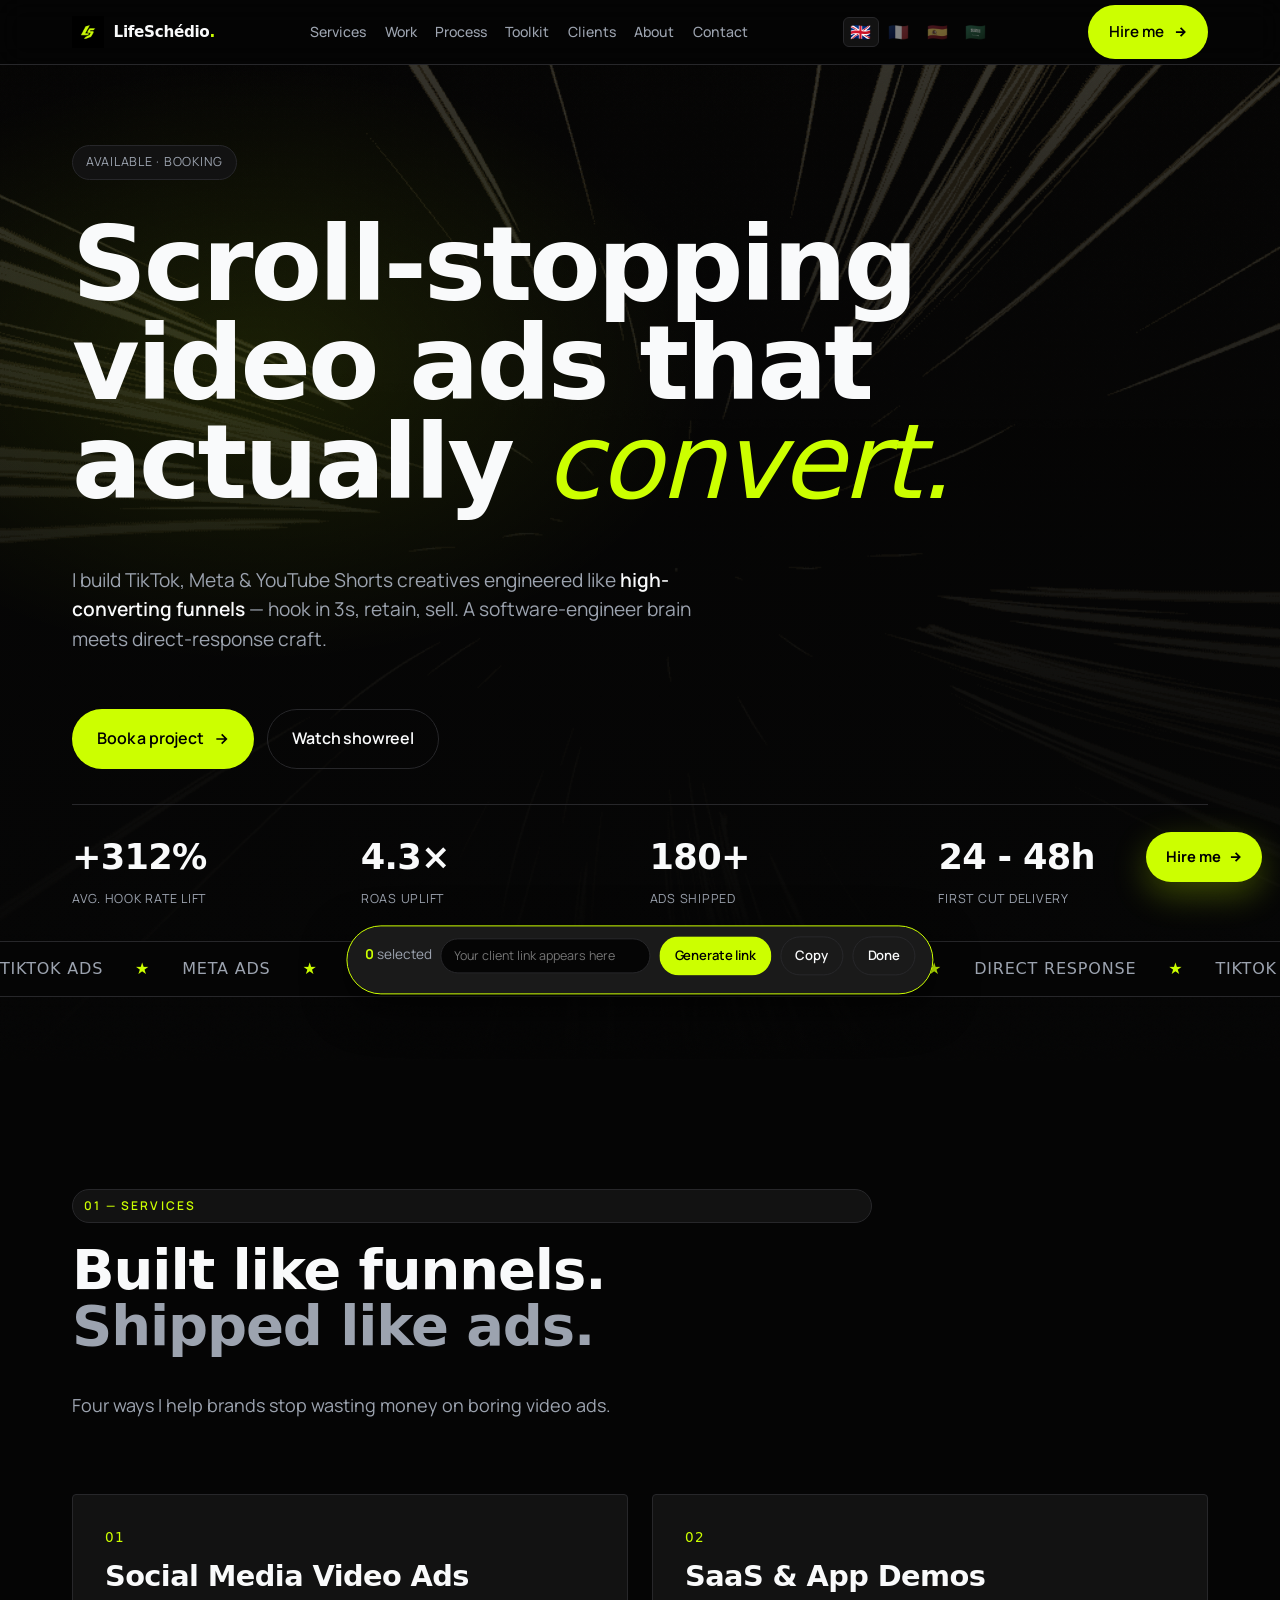
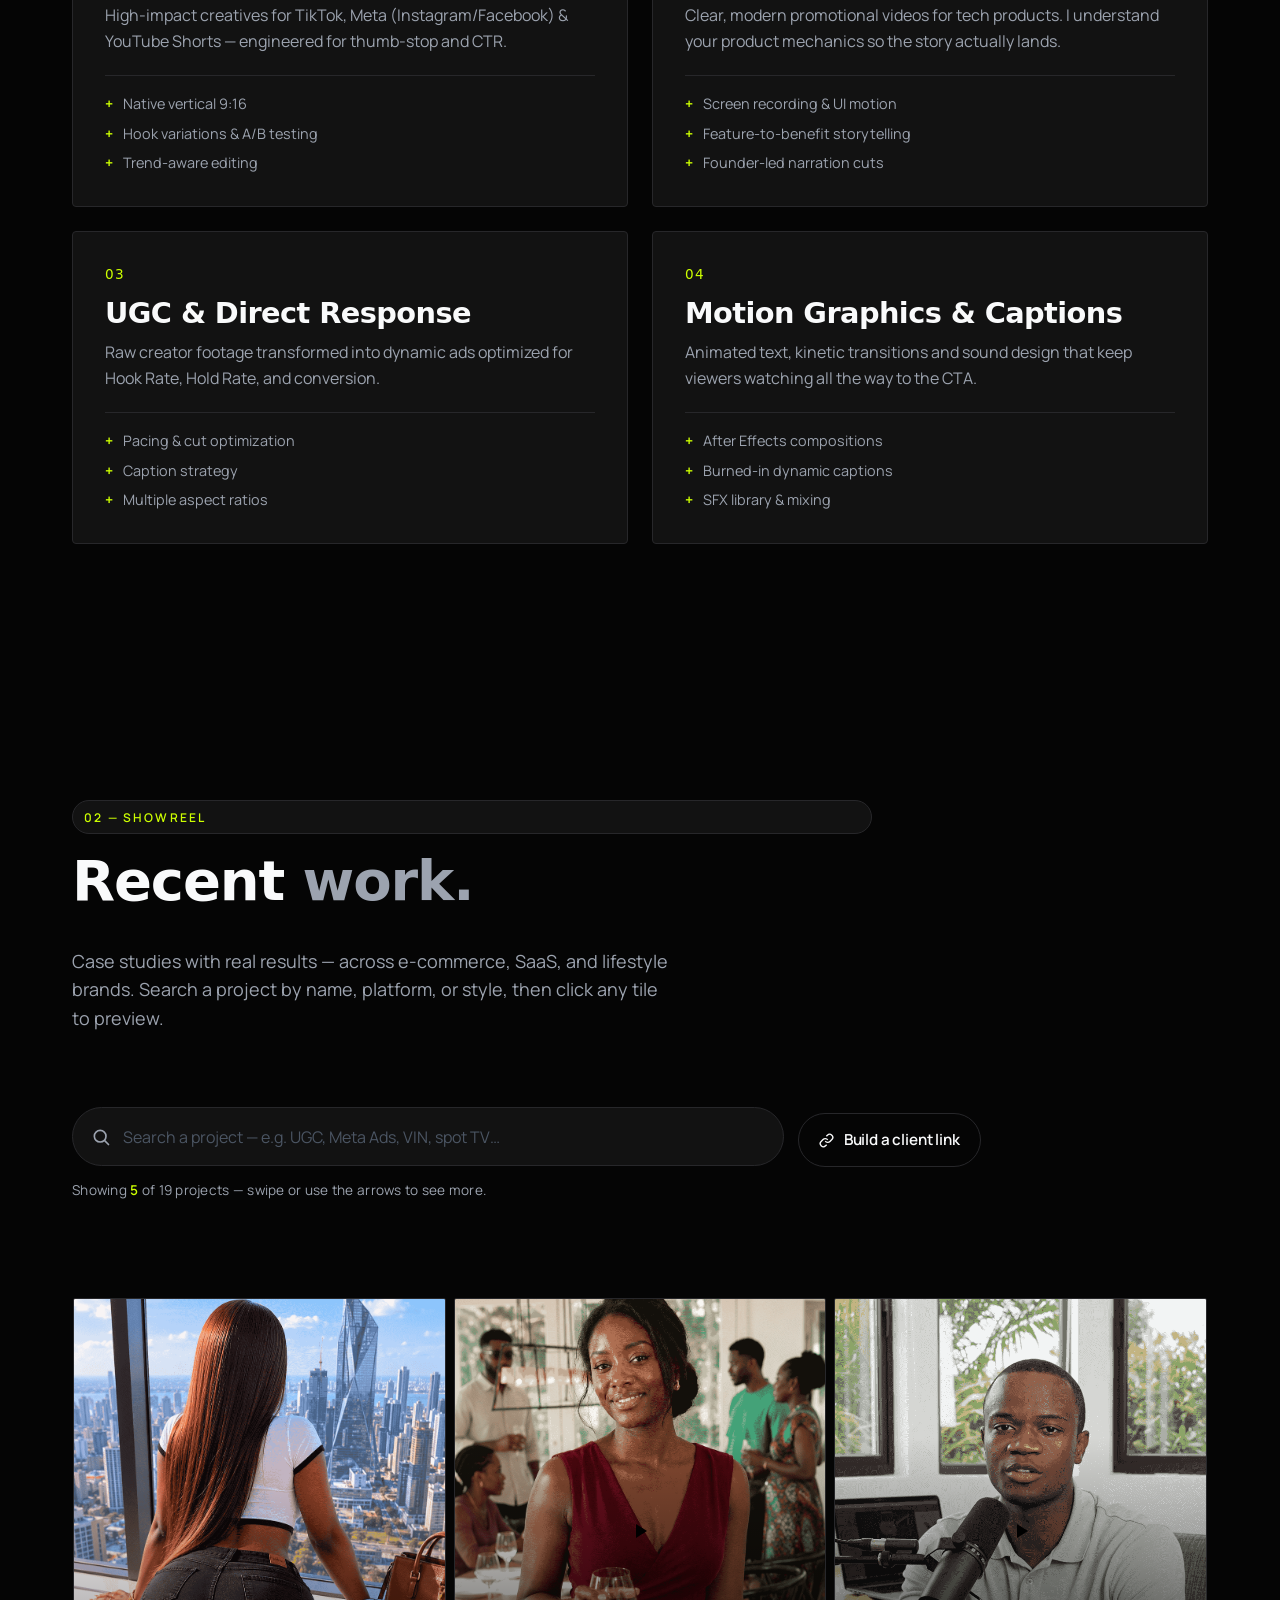
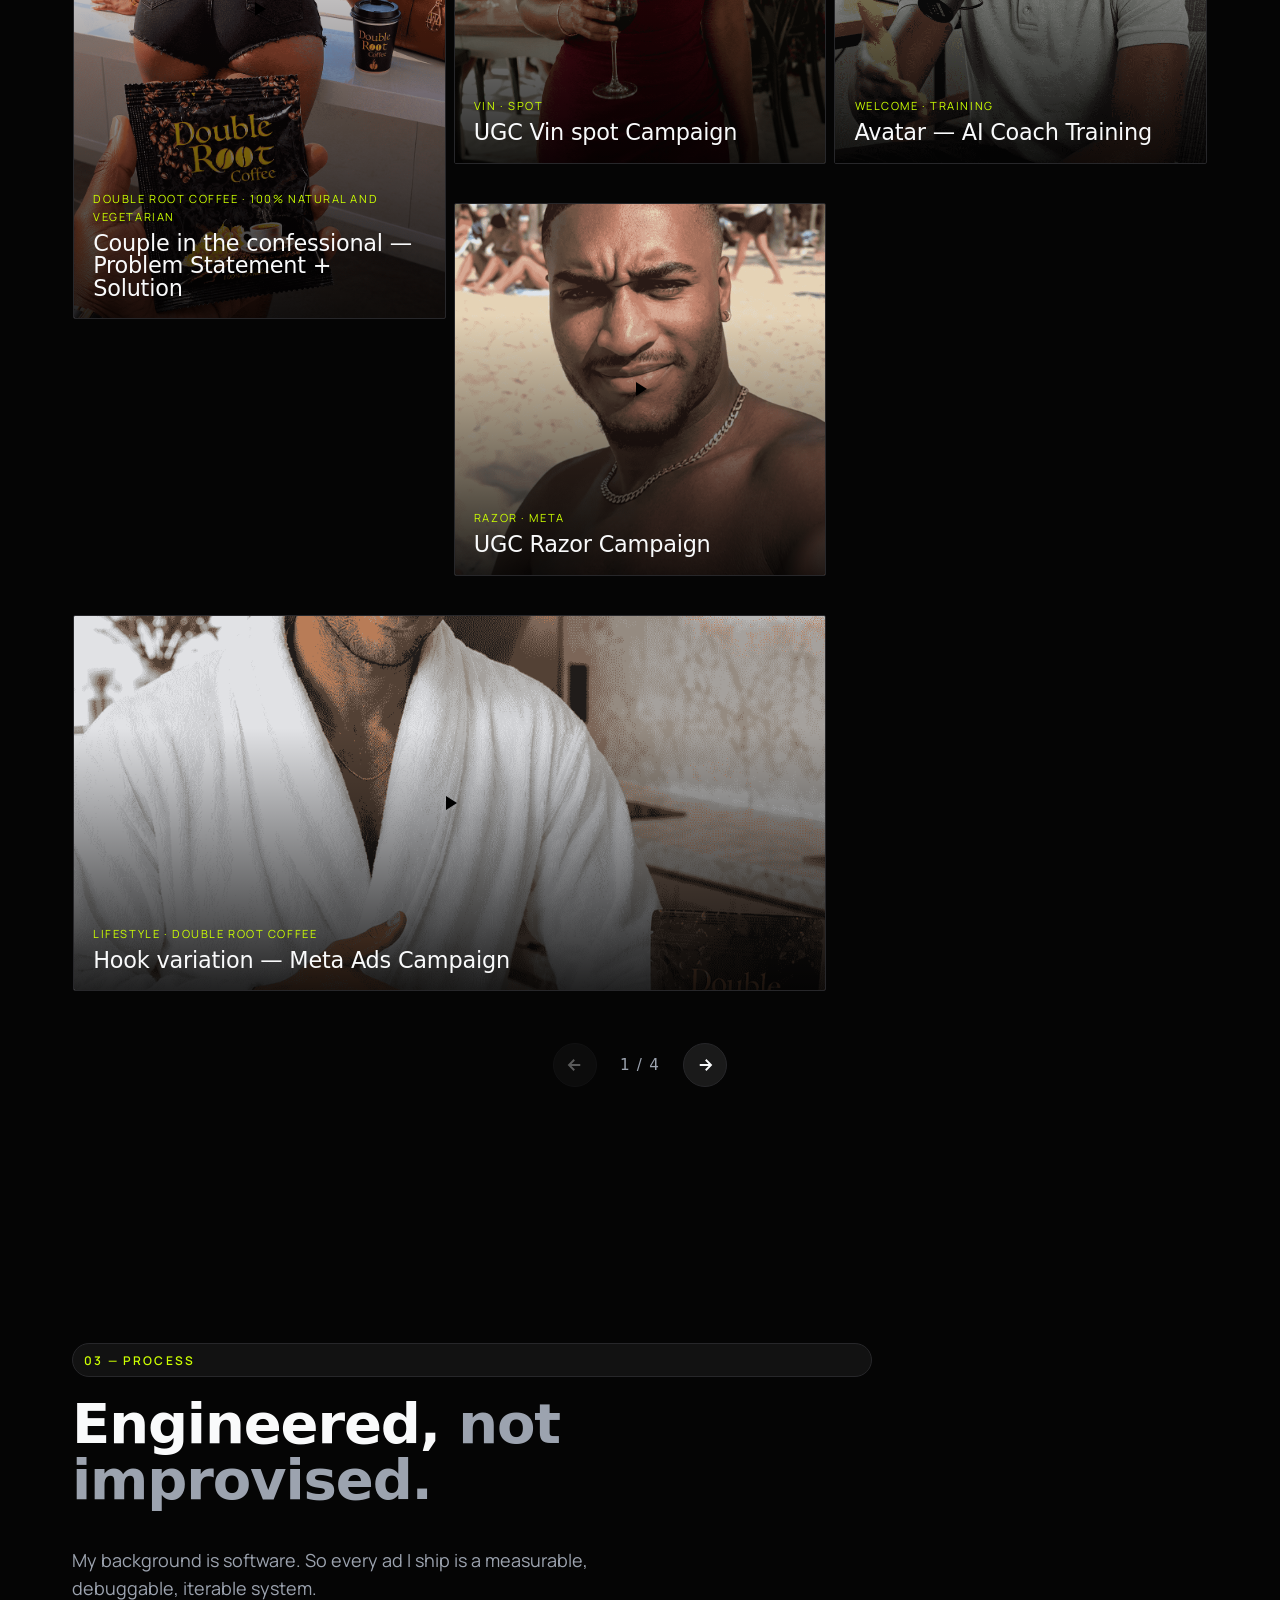
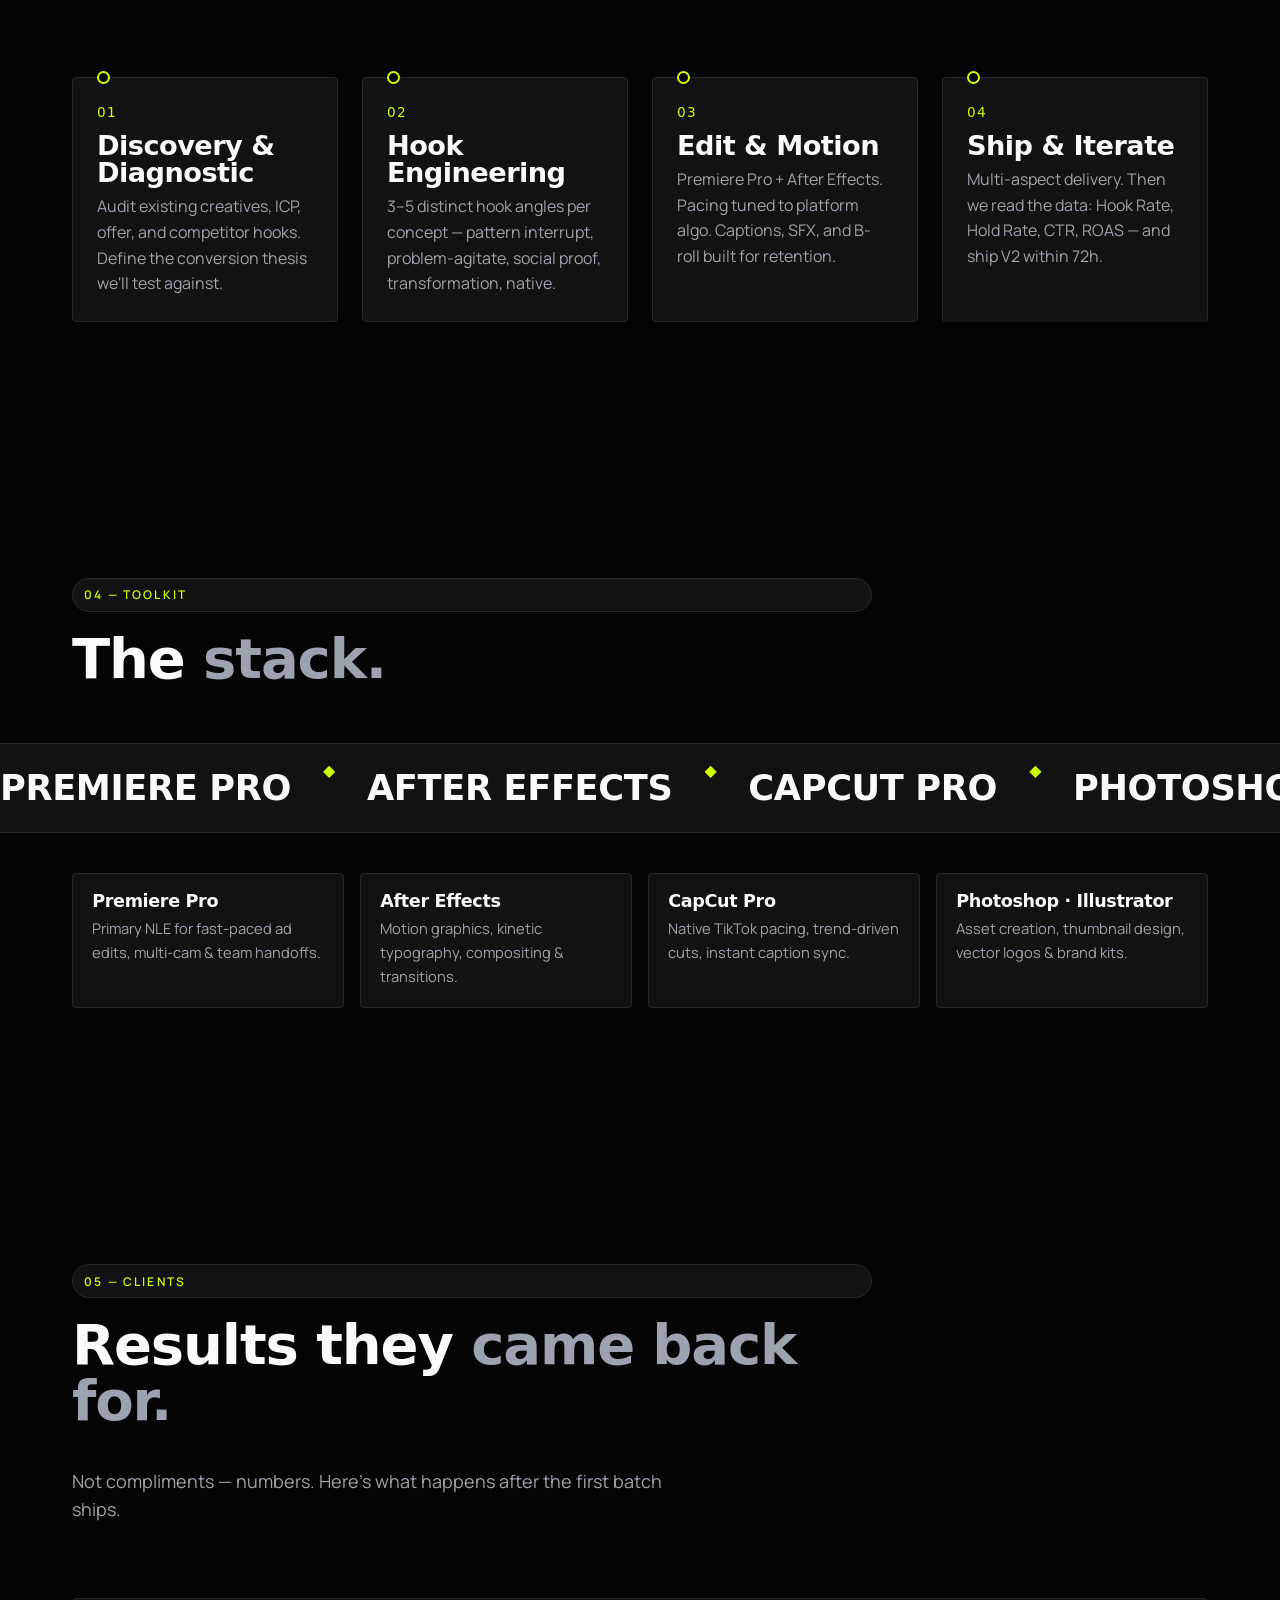
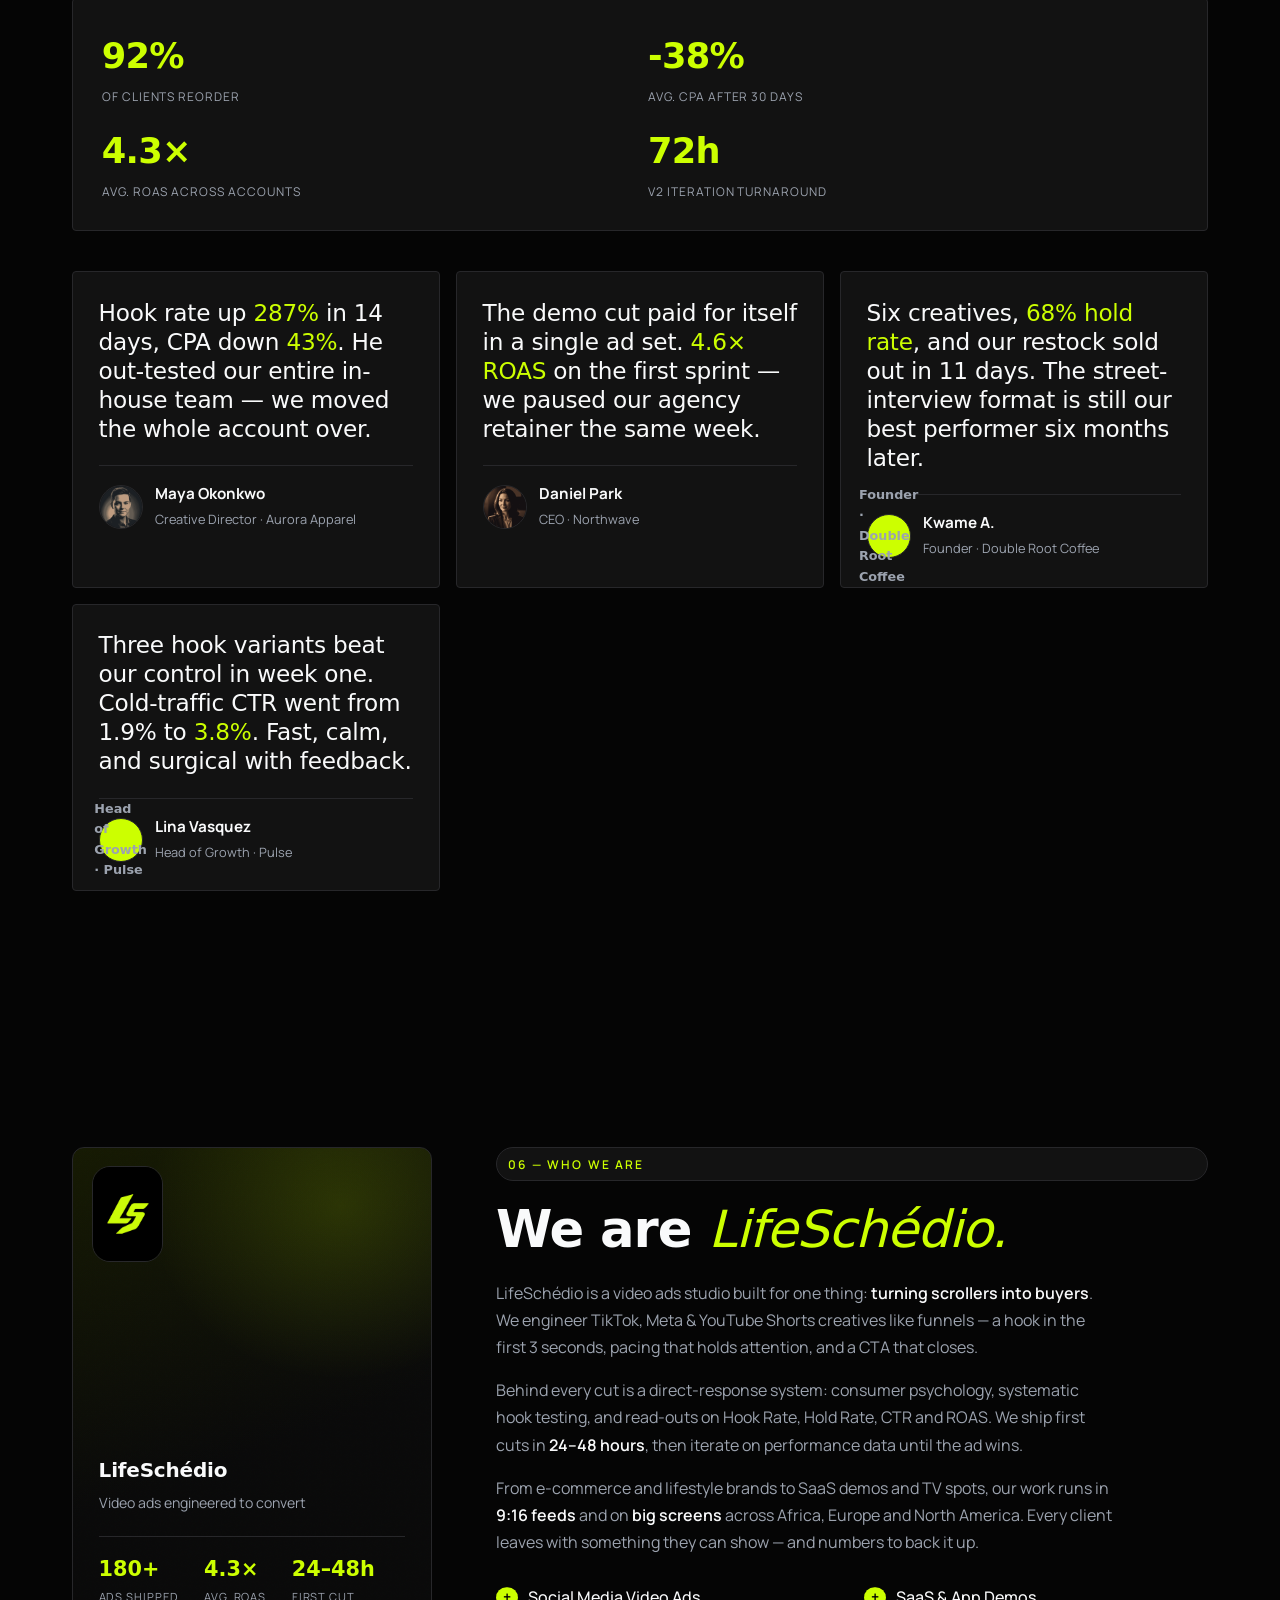
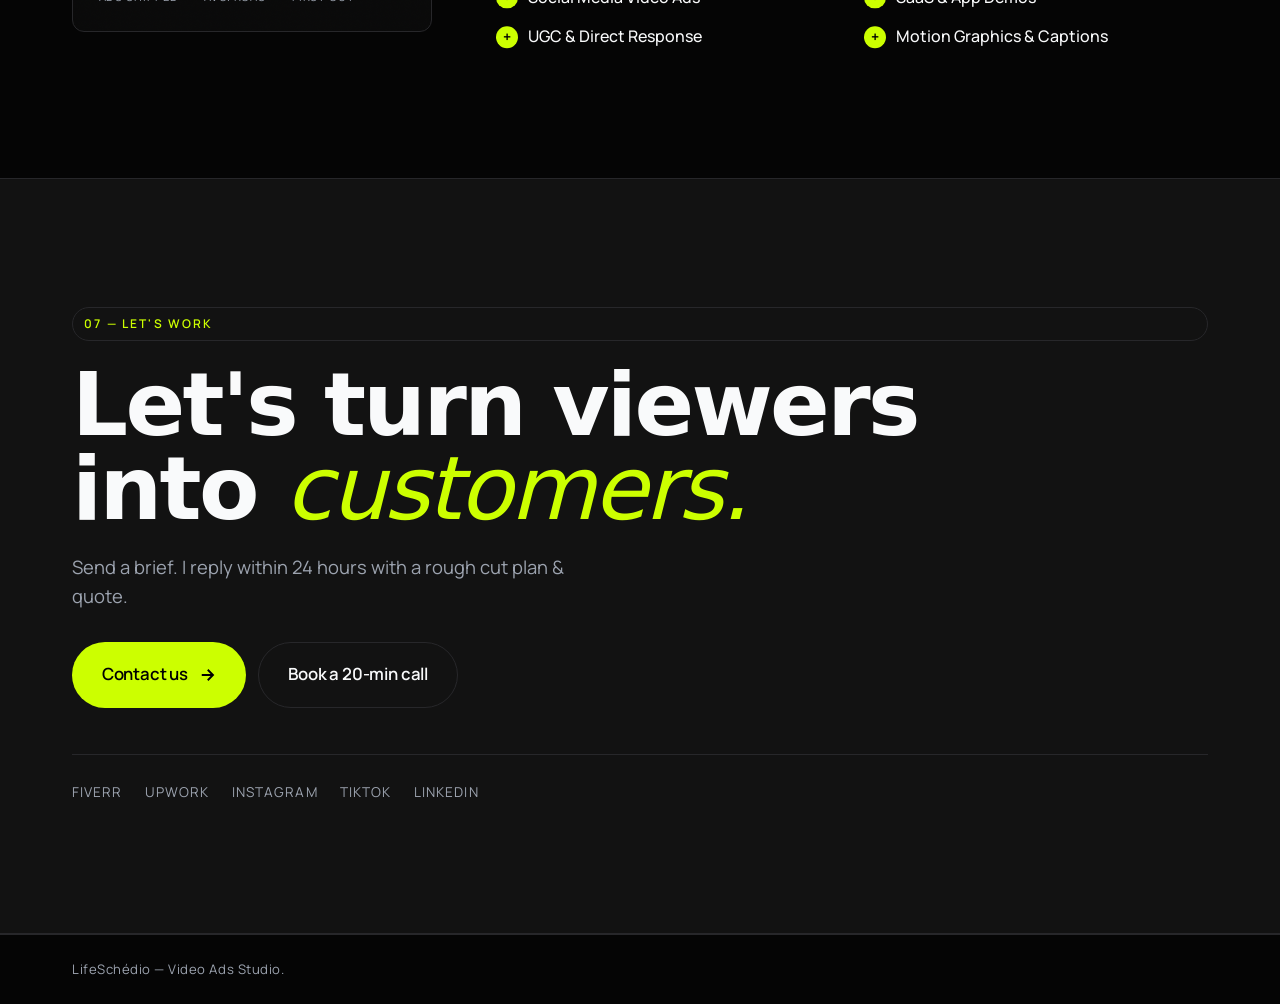
==== commit 6246bf88: "thirteen kimi" ====
--- a/index.html
+++ b/index.html
@@ -5,6 +5,12 @@
   <meta charset="UTF-8" />
   <meta name="viewport" content="width=device-width, initial-scale=1.0, viewport-fit=cover" />
   <meta name="theme-color" content="#050505" />
+  <!-- LifeSchédio "LS" logo (favicon_io) -->
+  <link rel="icon" href="assets/images/favicon/favicon.ico" sizes="any" />
+  <link rel="icon" type="image/png" sizes="32x32" href="assets/images/favicon/favicon-32x32.png" />
+  <link rel="icon" type="image/png" sizes="16x16" href="assets/images/favicon/favicon-16x16.png" />
+  <link rel="apple-touch-icon" href="assets/images/favicon/apple-touch-icon.png" />
+  <link rel="manifest" href="assets/images/favicon/site.webmanifest" />
   <meta name="description"
     content="Video Ads Specialist crafting scroll-stopping, high-converting video ads for TikTok, Meta, and YouTube Shorts. Direct response. Data-driven. Built like a funnel." />
   <title>LifeSchédio — Video Ads Agency | High-Converting E-commerce &amp; Social Ads</title>
@@ -103,7 +109,7 @@
   <header class="nav" data-testid="site-nav">
     <div class="container nav__inner">
       <a href="#top" class="nav__logo" data-testid="nav-logo">
-        <span class="nav__logo-mark">G</span>
+        <span class="nav__logo-mark"><img src="assets/images/favicon/android-chrome-192x192.png" alt="LifeSchédio" width="32" height="32" /></span>
         <span class="nav__logo-text"><span data-site-name>LifeSchédio</span><span class="dot">.</span></span>
       </a>
       <nav class="nav__links" aria-label="Primary">
@@ -531,7 +537,7 @@
     <div class="container about__inner">
       <div class="about__media reveal">
         <div class="about__card" role="img" aria-label="LifeSchédio — video ads studio" data-testid="about-card">
-          <span class="about__card-mark" aria-hidden="true">LS</span>
+          <span class="about__card-mark" aria-hidden="true"><img src="assets/images/favicon/android-chrome-512x512.png" alt="" width="96" height="96" /></span>
           <span class="about__card-name" data-site-name>LifeSchédio</span>
           <span class="about__card-tag">Video ads engineered to convert</span>
           <ul class="about__card-stats">
@@ -585,7 +591,7 @@
       <div class="cta__actions reveal">
         <button type="button" class="btn btn--primary btn--xl" id="emailToggle" aria-expanded="false"
           aria-haspopup="dialog" aria-controls="contactModal" data-testid="cta-email-button">
-          <span>gsacreatives@gmail.com</span>
+          <span>Contact us</span>
           <svg width="18" height="18" viewBox="0 0 24 24" fill="none" stroke="currentColor" stroke-width="2.5"
             aria-hidden="true">
             <path d="M5 12h14M13 5l7 7-7 7" />
--- a/assets/css/styles.css
+++ b/assets/css/styles.css
@@ -742,6 +742,7 @@
   font-size: clamp(3.6rem, 9vw, 5.4rem); letter-spacing: -0.03em; line-height: 1;
   color: transparent; -webkit-text-stroke: 1.5px var(--brand);
 }
+.about__card-mark img { display: block; border-radius: 18px; }
 .about__card-name { font-family: var(--font-display); font-weight: 600; font-size: 1.25rem; letter-spacing: -0.01em; }
 .about__card-tag { color: var(--text-2); font-size: 0.88rem; }
 .about__card-stats {
